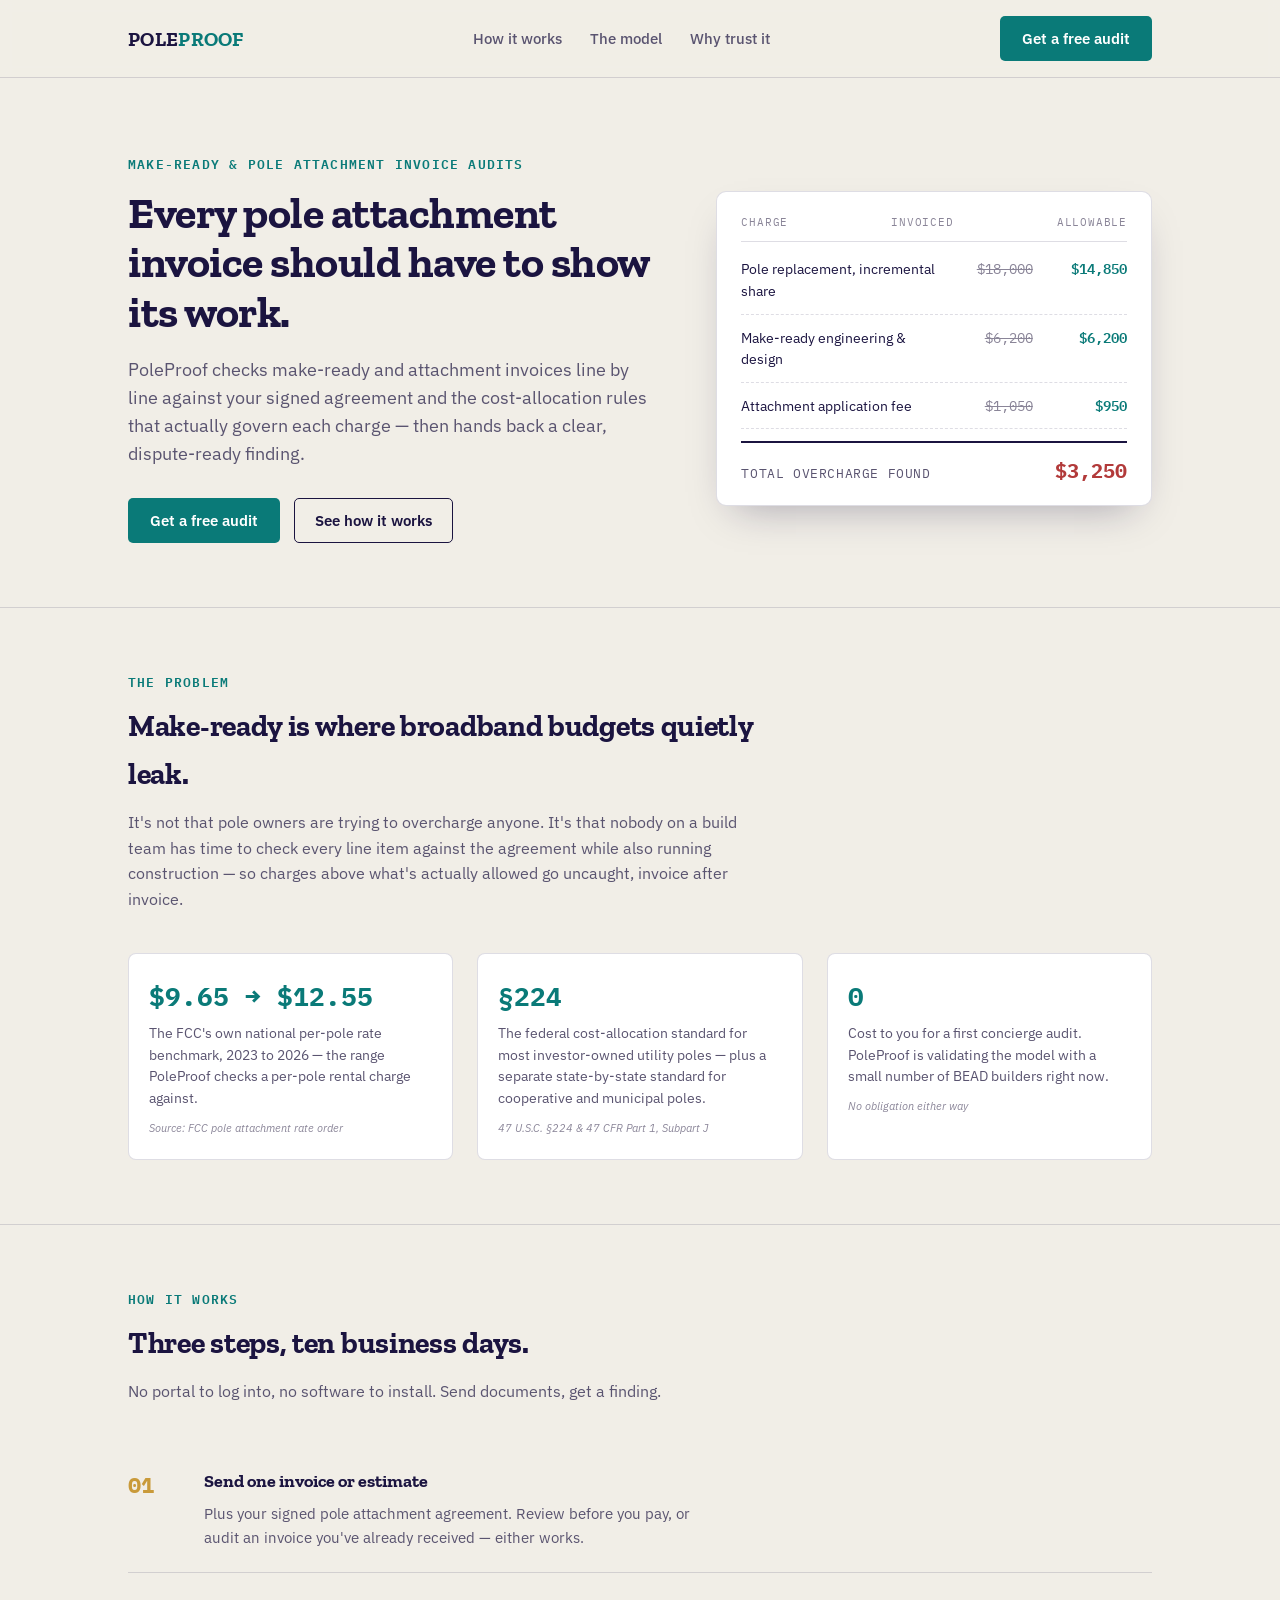
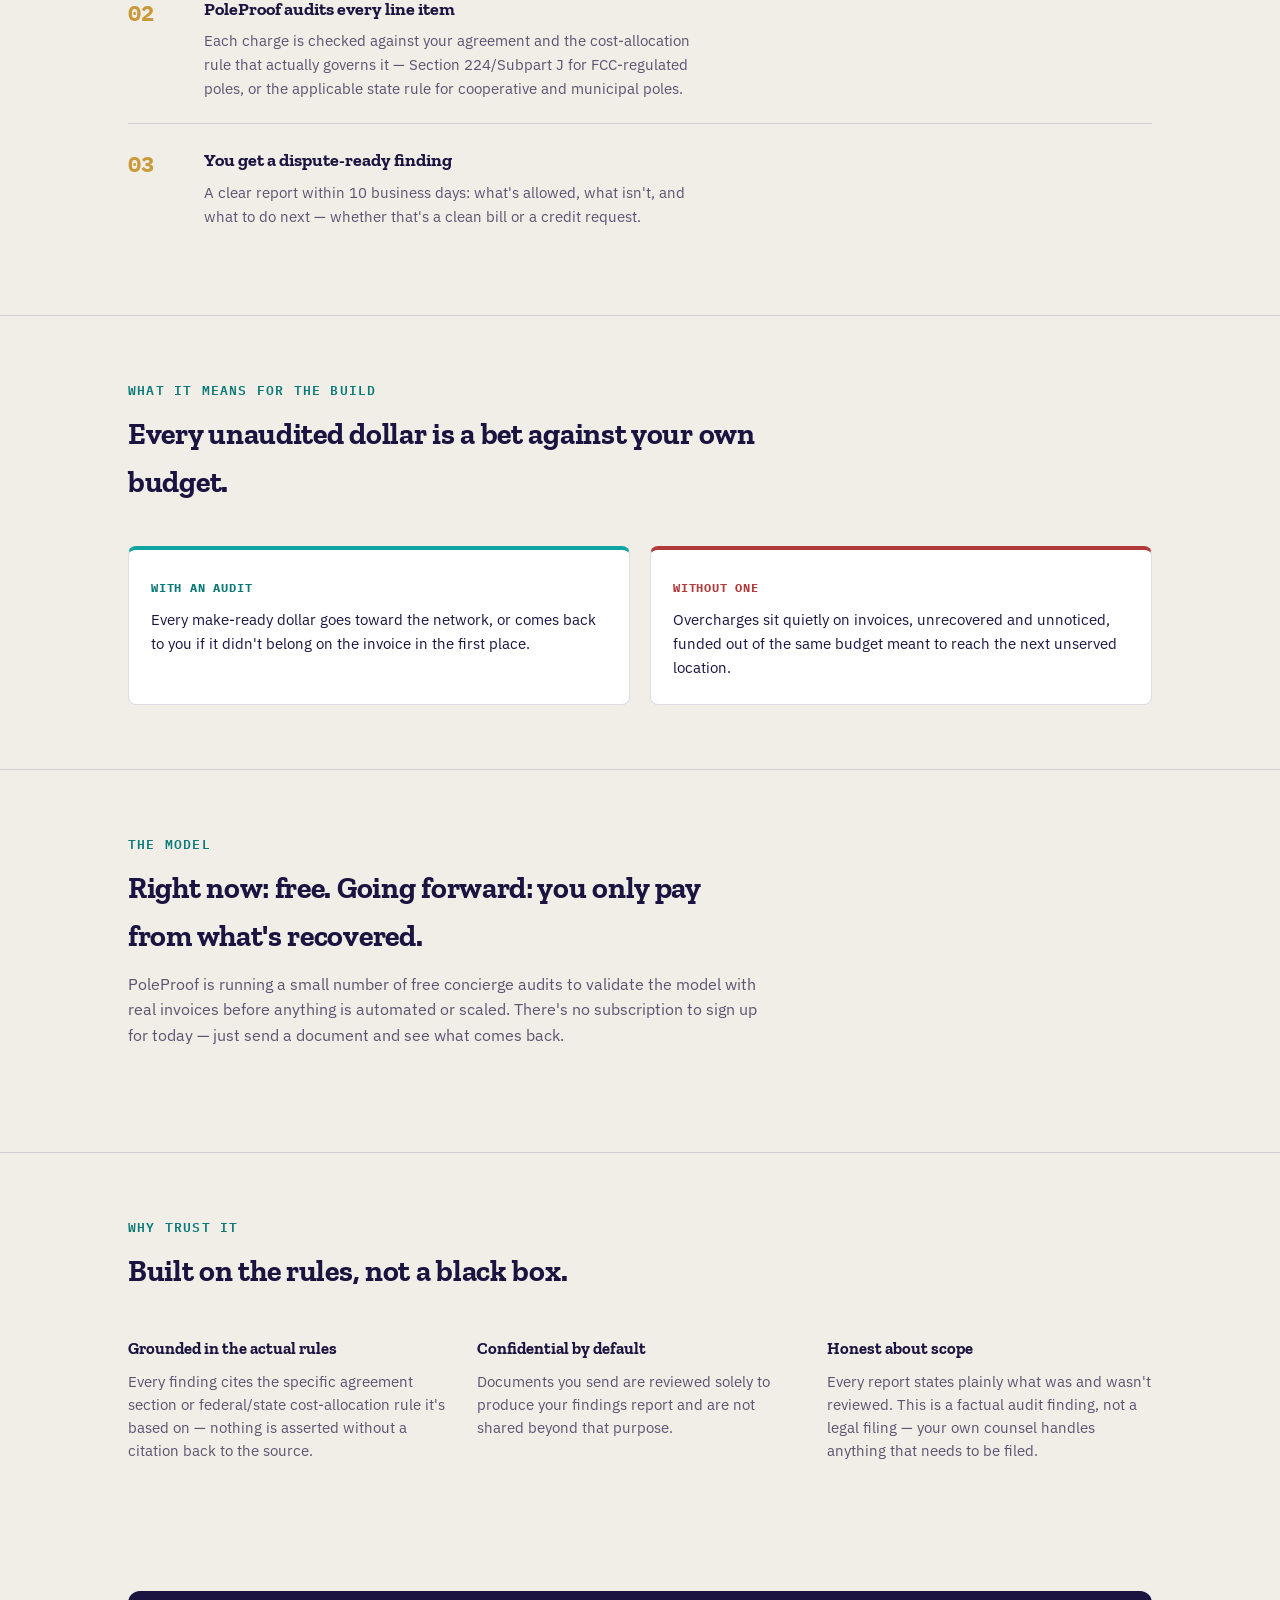
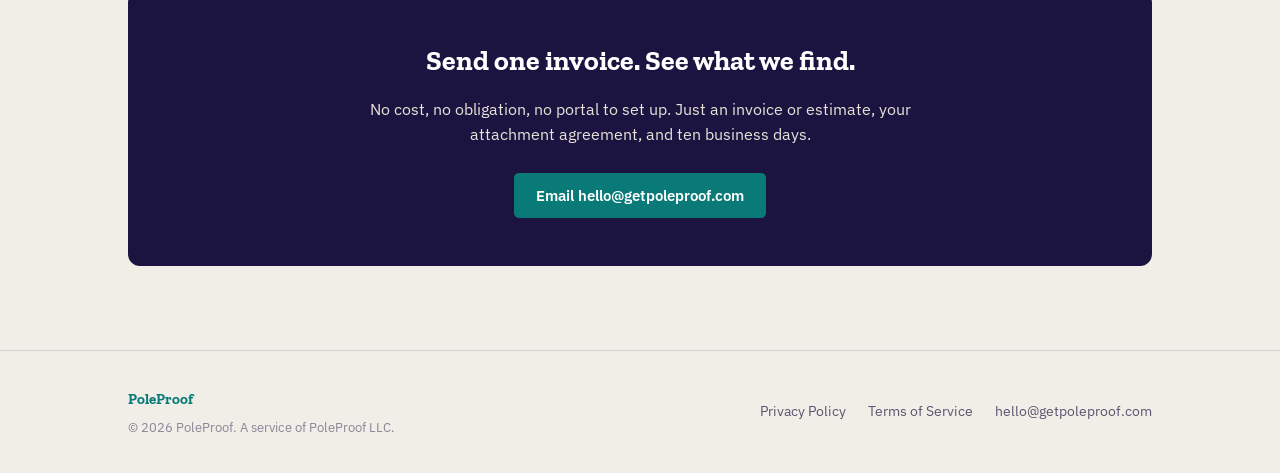
==== index.html @ 036bcb46 "Add PoleProof site files" ====
<!DOCTYPE html>
<html lang="en">
<head>
<meta charset="UTF-8">
<meta name="viewport" content="width=device-width, initial-scale=1.0">
<title>PoleProof — Make-Ready & Pole Attachment Invoice Audits</title>
<meta name="description" content="PoleProof audits make-ready and pole attachment invoices against your agreement and FCC cost-allocation rules, and recovers what shouldn't have been billed.">
<link rel="preconnect" href="https://fonts.googleapis.com">
<link rel="preconnect" href="https://fonts.gstatic.com" crossorigin>
<link href="https://fonts.googleapis.com/css2?family=Zilla+Slab:wght@600;700&family=IBM+Plex+Sans:wght@400;500;600&family=IBM+Plex+Mono:wght@400;500;600;700&display=swap" rel="stylesheet">
<link rel="stylesheet" href="style.css">
</head>
<body>

<nav class="nav">
  <div class="wrap">
    <a class="logo" href="#top">POLE<span>PROOF</span></a>
    <div class="nav-links">
      <a href="#how-it-works">How it works</a>
      <a href="#model">The model</a>
      <a href="#trust">Why trust it</a>
    </div>
    <a class="btn" href="mailto:hello@getpoleproof.com?subject=Free%20concierge%20audit">Get a free audit</a>
  </div>
</nav>

<header class="hero" id="top">
  <div class="wrap hero-grid">
    <div>
      <span class="eyebrow">Make-ready &amp; pole attachment invoice audits</span>
      <h1>Every pole attachment invoice should have to show its work.</h1>
      <p class="lede">PoleProof checks make-ready and attachment invoices line by line against your signed agreement and the cost-allocation rules that actually govern each charge &mdash; then hands back a clear, dispute-ready finding.</p>
      <div class="hero-ctas">
        <a class="btn" href="mailto:hello@getpoleproof.com?subject=Free%20concierge%20audit">Get a free audit</a>
        <a class="btn-ghost" href="#how-it-works">See how it works</a>
      </div>
    </div>
    <div class="ledger-card" role="img" aria-label="Example audit finding showing an invoiced pole replacement charge reduced to the allowable amount, with the overcharge highlighted">
      <div class="lc-head"><span>Charge</span><span>Invoiced</span><span>Allowable</span></div>
      <div class="lc-row"><span class="item">Pole replacement, incremental share</span><span class="invoiced">$18,000</span><span class="allowable">$14,850</span></div>
      <div class="lc-row"><span class="item">Make-ready engineering &amp; design</span><span class="invoiced">$6,200</span><span class="allowable">$6,200</span></div>
      <div class="lc-row"><span class="item">Attachment application fee</span><span class="invoiced">$1,050</span><span class="allowable">$950</span></div>
      <div class="lc-total"><span class="label">Total overcharge found</span><span class="amount">$3,250</span></div>
    </div>
  </div>
</header>

<hr class="divider">

<section id="problem">
  <div class="wrap">
    <div class="section-head">
      <span class="eyebrow">The problem</span>
      <h2>Make-ready is where broadband budgets quietly leak.</h2>
      <p>It's not that pole owners are trying to overcharge anyone. It's that nobody on a build team has time to check every line item against the agreement while also running construction &mdash; so charges above what's actually allowed go uncaught, invoice after invoice.</p>
    </div>
    <div class="stat-row">
      <div class="stat-card">
        <div class="stat-num">$9.65 &rarr; $12.55</div>
        <div class="stat-label">The FCC's own national per-pole rate benchmark, 2023 to 2026 &mdash; the range PoleProof checks a per-pole rental charge against.</div>
        <div class="stat-src">Source: FCC pole attachment rate order</div>
      </div>
      <div class="stat-card">
        <div class="stat-num">§224</div>
        <div class="stat-label">The federal cost-allocation standard for most investor-owned utility poles &mdash; plus a separate state-by-state standard for cooperative and municipal poles.</div>
        <div class="stat-src">47 U.S.C. §224 &amp; 47 CFR Part 1, Subpart J</div>
      </div>
      <div class="stat-card">
        <div class="stat-num">0</div>
        <div class="stat-label">Cost to you for a first concierge audit. PoleProof is validating the model with a small number of BEAD builders right now.</div>
        <div class="stat-src">No obligation either way</div>
      </div>
    </div>
  </div>
</section>

<hr class="divider">

<section id="how-it-works">
  <div class="wrap">
    <div class="section-head">
      <span class="eyebrow">How it works</span>
      <h2>Three steps, ten business days.</h2>
      <p>No portal to log into, no software to install. Send documents, get a finding.</p>
    </div>
    <div class="steps">
      <div class="step-row">
        <div class="step-num">01</div>
        <div><h3>Send one invoice or estimate</h3><p>Plus your signed pole attachment agreement. Review before you pay, or audit an invoice you've already received &mdash; either works.</p></div>
      </div>
      <div class="step-row">
        <div class="step-num">02</div>
        <div><h3>PoleProof audits every line item</h3><p>Each charge is checked against your agreement and the cost-allocation rule that actually governs it &mdash; Section 224/Subpart J for FCC-regulated poles, or the applicable state rule for cooperative and municipal poles.</p></div>
      </div>
      <div class="step-row">
        <div class="step-num">03</div>
        <div><h3>You get a dispute-ready finding</h3><p>A clear report within 10 business days: what's allowed, what isn't, and what to do next &mdash; whether that's a clean bill or a credit request.</p></div>
      </div>
    </div>
  </div>
</section>

<hr class="divider">

<section id="stakes">
  <div class="wrap">
    <div class="section-head">
      <span class="eyebrow">What it means for the build</span>
      <h2>Every unaudited dollar is a bet against your own budget.</h2>
    </div>
    <div class="stakes">
      <div class="stake-card">
        <span class="stake-eyebrow">With an audit</span>
        <p>Every make-ready dollar goes toward the network, or comes back to you if it didn't belong on the invoice in the first place.</p>
      </div>
      <div class="stake-card neg">
        <span class="stake-eyebrow">Without one</span>
        <p>Overcharges sit quietly on invoices, unrecovered and unnoticed, funded out of the same budget meant to reach the next unserved location.</p>
      </div>
    </div>
  </div>
</section>

<hr class="divider">

<section id="model">
  <div class="wrap">
    <div class="section-head">
      <span class="eyebrow">The model</span>
      <h2>Right now: free. Going forward: you only pay from what's recovered.</h2>
      <p>PoleProof is running a small number of free concierge audits to validate the model with real invoices before anything is automated or scaled. There's no subscription to sign up for today &mdash; just send a document and see what comes back.</p>
    </div>
  </div>
</section>

<hr class="divider">

<section id="trust">
  <div class="wrap">
    <div class="section-head">
      <span class="eyebrow">Why trust it</span>
      <h2>Built on the rules, not a black box.</h2>
    </div>
    <div class="trust-grid">
      <div class="trust-card">
        <h3>Grounded in the actual rules</h3>
        <p>Every finding cites the specific agreement section or federal/state cost-allocation rule it's based on &mdash; nothing is asserted without a citation back to the source.</p>
      </div>
      <div class="trust-card">
        <h3>Confidential by default</h3>
        <p>Documents you send are reviewed solely to produce your findings report and are not shared beyond that purpose.</p>
      </div>
      <div class="trust-card">
        <h3>Honest about scope</h3>
        <p>Every report states plainly what was and wasn't reviewed. This is a factual audit finding, not a legal filing &mdash; your own counsel handles anything that needs to be filed.</p>
      </div>
    </div>
  </div>
</section>

<section id="contact">
  <div class="wrap">
    <div class="cta-band">
      <h2>Send one invoice. See what we find.</h2>
      <p>No cost, no obligation, no portal to set up. Just an invoice or estimate, your attachment agreement, and ten business days.</p>
      <a class="btn" href="mailto:hello@getpoleproof.com?subject=Free%20concierge%20audit" style="background:var(--teal-dark);">Email hello@getpoleproof.com</a>
    </div>
  </div>
</section>

<footer>
  <div class="wrap">
    <div>
      <div class="f-logo">PoleProof</div>
      <div class="f-note">&copy; 2026 PoleProof. A service of PoleProof LLC.</div>
    </div>
    <div class="f-links">
      <a href="privacy.html">Privacy Policy</a>
      <a href="terms.html">Terms of Service</a>
      <a href="mailto:hello@getpoleproof.com">hello@getpoleproof.com</a>
    </div>
  </div>
</footer>

</body>
</html>
---- style.css ----
:root{
  --indigo:#1b1440; --paper:#f1eee7; --paper-2:#e8e3d8;
  --teal:#0ea5a3; --teal-dark:#0a7a78; --gold:#c99a3a;
  --grey:#5a5470; --grey-2:#8a8598; --red:#b23a3a;
  --line:rgba(27,20,64,0.14);
  --max:1080px;
}
*{box-sizing:border-box;}
html{scroll-behavior:smooth;}
body{
  margin:0; background:var(--paper); color:var(--indigo);
  font-family:'IBM Plex Sans',sans-serif; line-height:1.6;
  -webkit-font-smoothing:antialiased;
}
h1,h2,h3{font-family:'Zilla Slab',serif; font-weight:700; color:var(--indigo); margin:0;}
a{color:var(--teal-dark);}
.mono{font-family:'IBM Plex Mono',monospace;}
.wrap{max-width:var(--max); margin:0 auto; padding:0 28px;}
:focus-visible{outline:2px solid var(--teal-dark); outline-offset:3px;}

/* ---------- Nav ---------- */
.nav{
  position:sticky; top:0; z-index:50; background:rgba(241,238,231,0.92);
  backdrop-filter:blur(6px); border-bottom:1px solid var(--line);
}
.nav .wrap{display:flex; align-items:center; justify-content:space-between; padding:16px 28px;}
.nav .logo{font-family:'Zilla Slab',serif; font-weight:700; font-size:20px; color:var(--indigo); letter-spacing:0.3px; text-decoration:none;}
.nav .logo span{color:var(--teal-dark);}
.nav-links{display:flex; align-items:center; gap:28px;}
.nav-links a{color:var(--grey); text-decoration:none; font-size:14.5px; font-weight:500;}
.nav-links a:hover{color:var(--teal-dark);}
.btn{
  display:inline-block; background:var(--teal-dark); color:#fff !important; text-decoration:none;
  font-weight:600; font-size:14.5px; padding:11px 22px; border-radius:5px; border:none; cursor:pointer;
  transition:background .15s ease, transform .15s ease;
}
.btn:hover{background:var(--indigo); transform:translateY(-1px);}
.btn-ghost{
  display:inline-block; background:transparent; color:var(--indigo) !important; text-decoration:none;
  font-weight:600; font-size:14.5px; padding:10px 20px; border-radius:5px; border:1.5px solid var(--indigo);
}
.btn-ghost:hover{border-color:var(--teal-dark); color:var(--teal-dark) !important;}

/* ---------- Hero ---------- */
.hero{padding:76px 0 64px;}
.hero-grid{display:grid; grid-template-columns:1.1fr 0.9fr; gap:56px; align-items:center;}
.eyebrow{
  font-family:'IBM Plex Mono',monospace; font-size:12.5px; letter-spacing:1.2px; text-transform:uppercase;
  color:var(--teal-dark); font-weight:600; margin-bottom:14px; display:block;
}
.hero h1{font-size:44px; line-height:1.12; letter-spacing:-0.5px;}
.hero p.lede{font-size:17.5px; color:var(--grey); margin:20px 0 30px; max-width:52ch;}
.hero-ctas{display:flex; gap:14px; flex-wrap:wrap;}

/* Ledger card (signature element) */
.ledger-card{
  background:#fff; border:1px solid var(--line); border-radius:10px; padding:22px 24px 18px;
  box-shadow:0 18px 40px -18px rgba(27,20,64,0.35);
}
.ledger-card .lc-head{
  display:flex; justify-content:space-between; font-family:'IBM Plex Mono',monospace;
  font-size:11px; text-transform:uppercase; letter-spacing:0.8px; color:var(--grey-2);
  border-bottom:1px solid var(--line); padding-bottom:10px; margin-bottom:4px;
}
.lc-row{display:grid; grid-template-columns:1.6fr 0.7fr 0.7fr; gap:8px; align-items:baseline; padding:11px 0; border-bottom:1px dashed var(--line); font-size:13.5px;}
.lc-row:last-of-type{border-bottom:none;}
.lc-row .item{color:var(--indigo);}
.lc-row .invoiced{font-family:'IBM Plex Mono',monospace; color:var(--grey-2); text-decoration:line-through; text-align:right;}
.lc-row .allowable{font-family:'IBM Plex Mono',monospace; color:var(--teal-dark); font-weight:600; text-align:right;}
.lc-total{display:flex; justify-content:space-between; align-items:baseline; margin-top:12px; padding-top:12px; border-top:2px solid var(--indigo);}
.lc-total .label{font-size:12.5px; color:var(--grey); text-transform:uppercase; letter-spacing:0.6px; font-family:'IBM Plex Mono',monospace;}
.lc-total .amount{font-family:'IBM Plex Mono',monospace; font-weight:700; font-size:20px; color:var(--red);}

/* ---------- Sections ---------- */
section{padding:64px 0;}
.section-head{max-width:640px; margin:0 0 40px;}
.section-head .eyebrow{margin-bottom:10px;}
.section-head h2{font-size:30px; letter-spacing:-0.3px;}
.section-head p{color:var(--grey); font-size:16px; margin-top:12px;}

.divider{height:1px; background:var(--line); border:none; margin:0;}
.divider-gold{height:3px; background:var(--gold); border:none; margin:0; width:64px; border-radius:2px;}

/* Problem stat row */
.stat-row{display:grid; grid-template-columns:repeat(3,1fr); gap:24px; margin-top:8px;}
.stat-card{background:#fff; border:1px solid var(--line); border-radius:8px; padding:22px 20px;}
.stat-card .stat-num{font-family:'IBM Plex Mono',monospace; font-size:26px; font-weight:700; color:var(--teal-dark);}
.stat-card .stat-label{font-size:13.5px; color:var(--grey); margin-top:6px;}
.stat-card .stat-src{font-size:11px; color:var(--grey-2); margin-top:10px; font-style:italic;}

/* Ledger steps (how it works) */
.steps{margin-top:8px;}
.step-row{display:grid; grid-template-columns:56px 1fr; gap:20px; padding:22px 0; border-bottom:1px solid var(--line);}
.step-row:last-child{border-bottom:none;}
.step-num{font-family:'IBM Plex Mono',monospace; font-size:22px; font-weight:700; color:var(--gold);}
.step-row h3{font-size:18px; margin-bottom:6px;}
.step-row p{color:var(--grey); font-size:15px; margin:0; max-width:56ch;}

/* Stakes */
.stakes{display:grid; grid-template-columns:1fr 1fr; gap:20px; margin-top:8px;}
.stake-card{border-radius:8px; padding:24px 22px; background:#fff; border:1px solid var(--line); border-top:4px solid var(--teal);}
.stake-card.neg{border-top-color:var(--red);}
.stake-eyebrow{font-family:'IBM Plex Mono',monospace; font-size:11.5px; text-transform:uppercase; letter-spacing:0.8px; font-weight:700; color:var(--teal-dark);}
.stake-card.neg .stake-eyebrow{color:var(--red);}
.stake-card p{margin:8px 0 0; color:var(--indigo); font-size:15px;}

/* Model / trust */
.trust-grid{display:grid; grid-template-columns:repeat(3,1fr); gap:24px; margin-top:8px;}
.trust-card h3{font-size:16.5px; margin-bottom:8px;}
.trust-card p{color:var(--grey); font-size:14.5px; margin:0;}

/* CTA band */
.cta-band{background:var(--indigo); border-radius:12px; padding:48px 40px; text-align:center;}
.cta-band h2{color:#fff; font-size:28px;}
.cta-band p{color:var(--paper-2); max-width:56ch; margin:14px auto 26px; font-size:15.5px;}

/* Footer */
footer{border-top:1px solid var(--line); padding:36px 0; margin-top:20px;}
footer .wrap{display:flex; justify-content:space-between; align-items:center; flex-wrap:wrap; gap:14px;}
footer .f-logo{font-family:'Zilla Slab',serif; font-weight:700; color:var(--teal-dark); font-size:15px;}
footer .f-links{display:flex; gap:22px;}
footer .f-links a{color:var(--grey); text-decoration:none; font-size:13.5px;}
footer .f-links a:hover{color:var(--teal-dark);}
footer .f-note{color:var(--grey-2); font-size:12.5px; margin-top:6px;}

/* Legal pages */
.legal{padding:56px 0 80px;}
.legal h1{font-size:32px; margin-bottom:6px;}
.legal .updated{color:var(--grey-2); font-size:13px; margin-bottom:34px;}
.legal h2{font-size:19px; margin:34px 0 10px;}
.legal p, .legal li{color:var(--grey); font-size:15px;}
.legal .callout{background:#fff; border:1px solid var(--line); border-left:4px solid var(--gold); border-radius:6px; padding:16px 18px; font-size:14px; color:var(--indigo); margin-bottom:28px;}

@media (max-width:860px){
  .hero-grid{grid-template-columns:1fr;}
  .stat-row, .stakes, .trust-grid{grid-template-columns:1fr;}
  .hero h1{font-size:34px;}
  .nav-links{display:none;}
}
@media (prefers-reduced-motion:reduce){
  html{scroll-behavior:auto;}
  .btn, .btn:hover{transition:none; transform:none;}
}
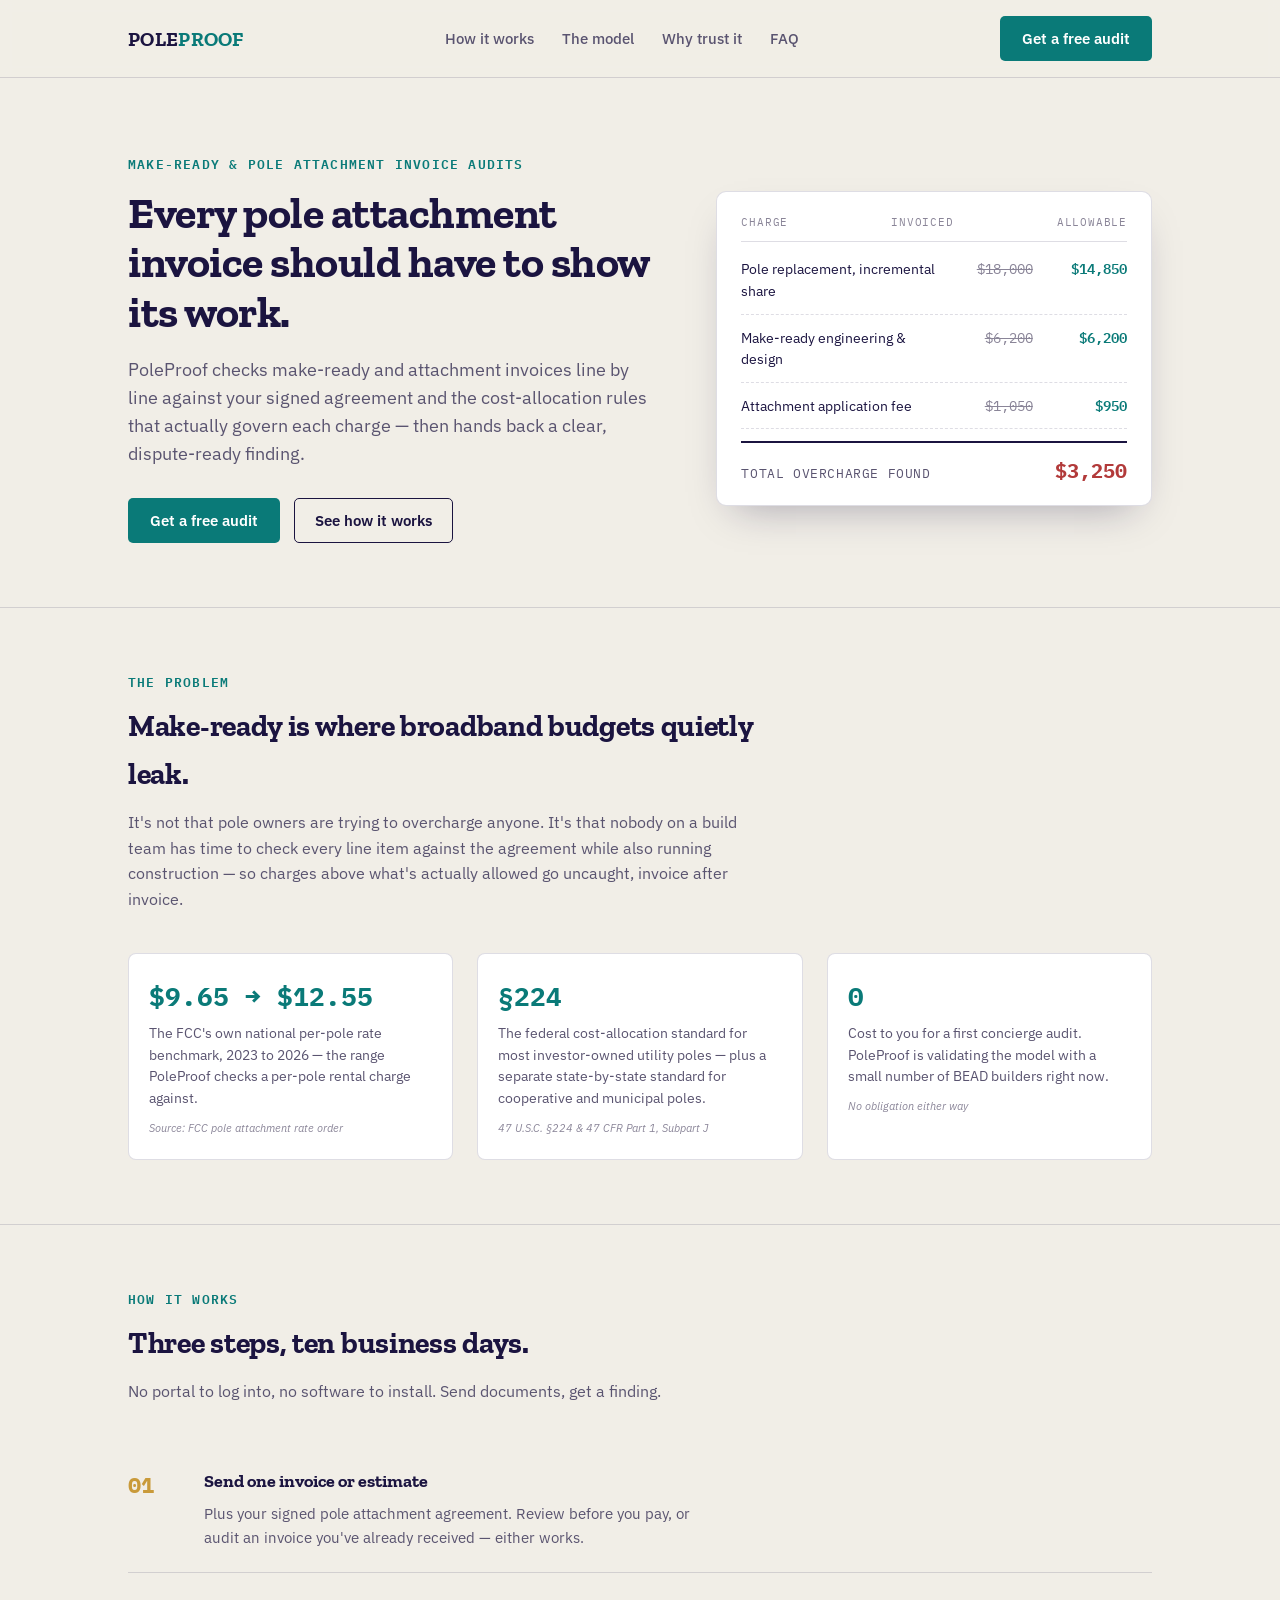
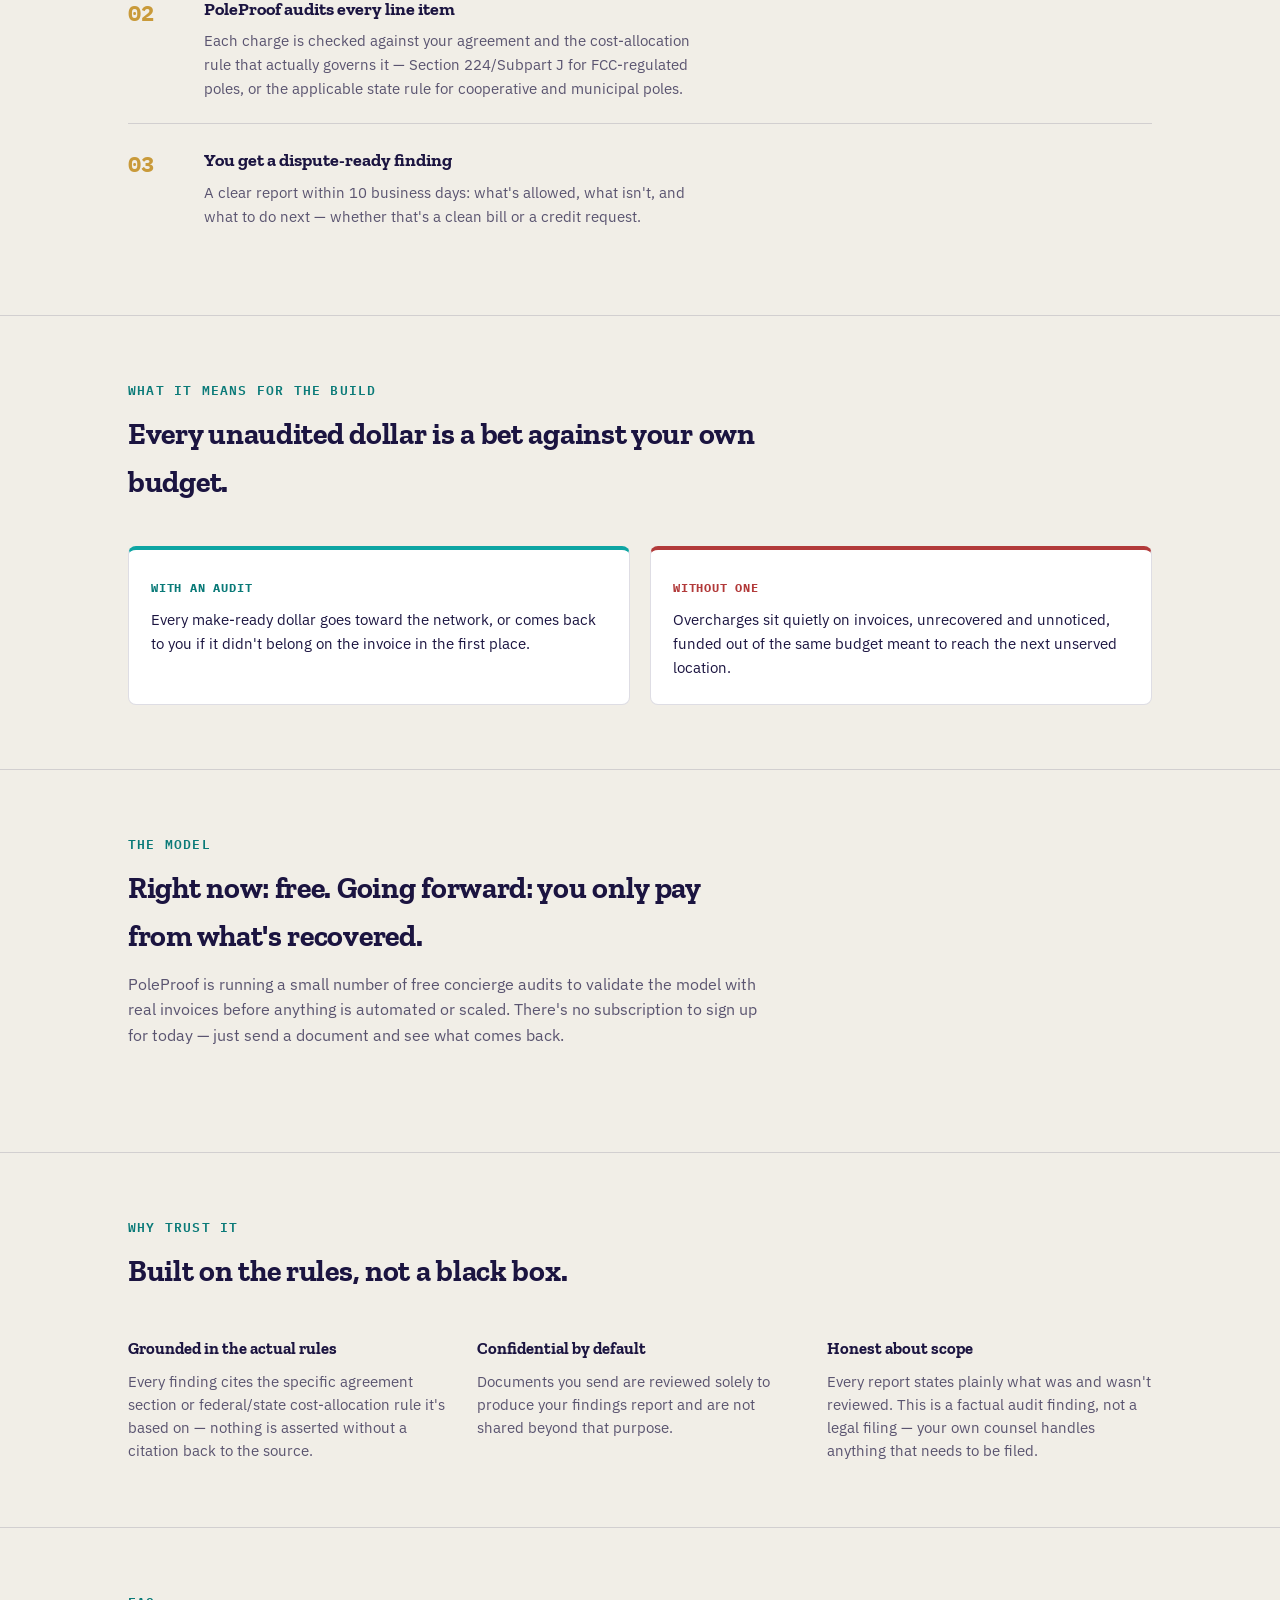
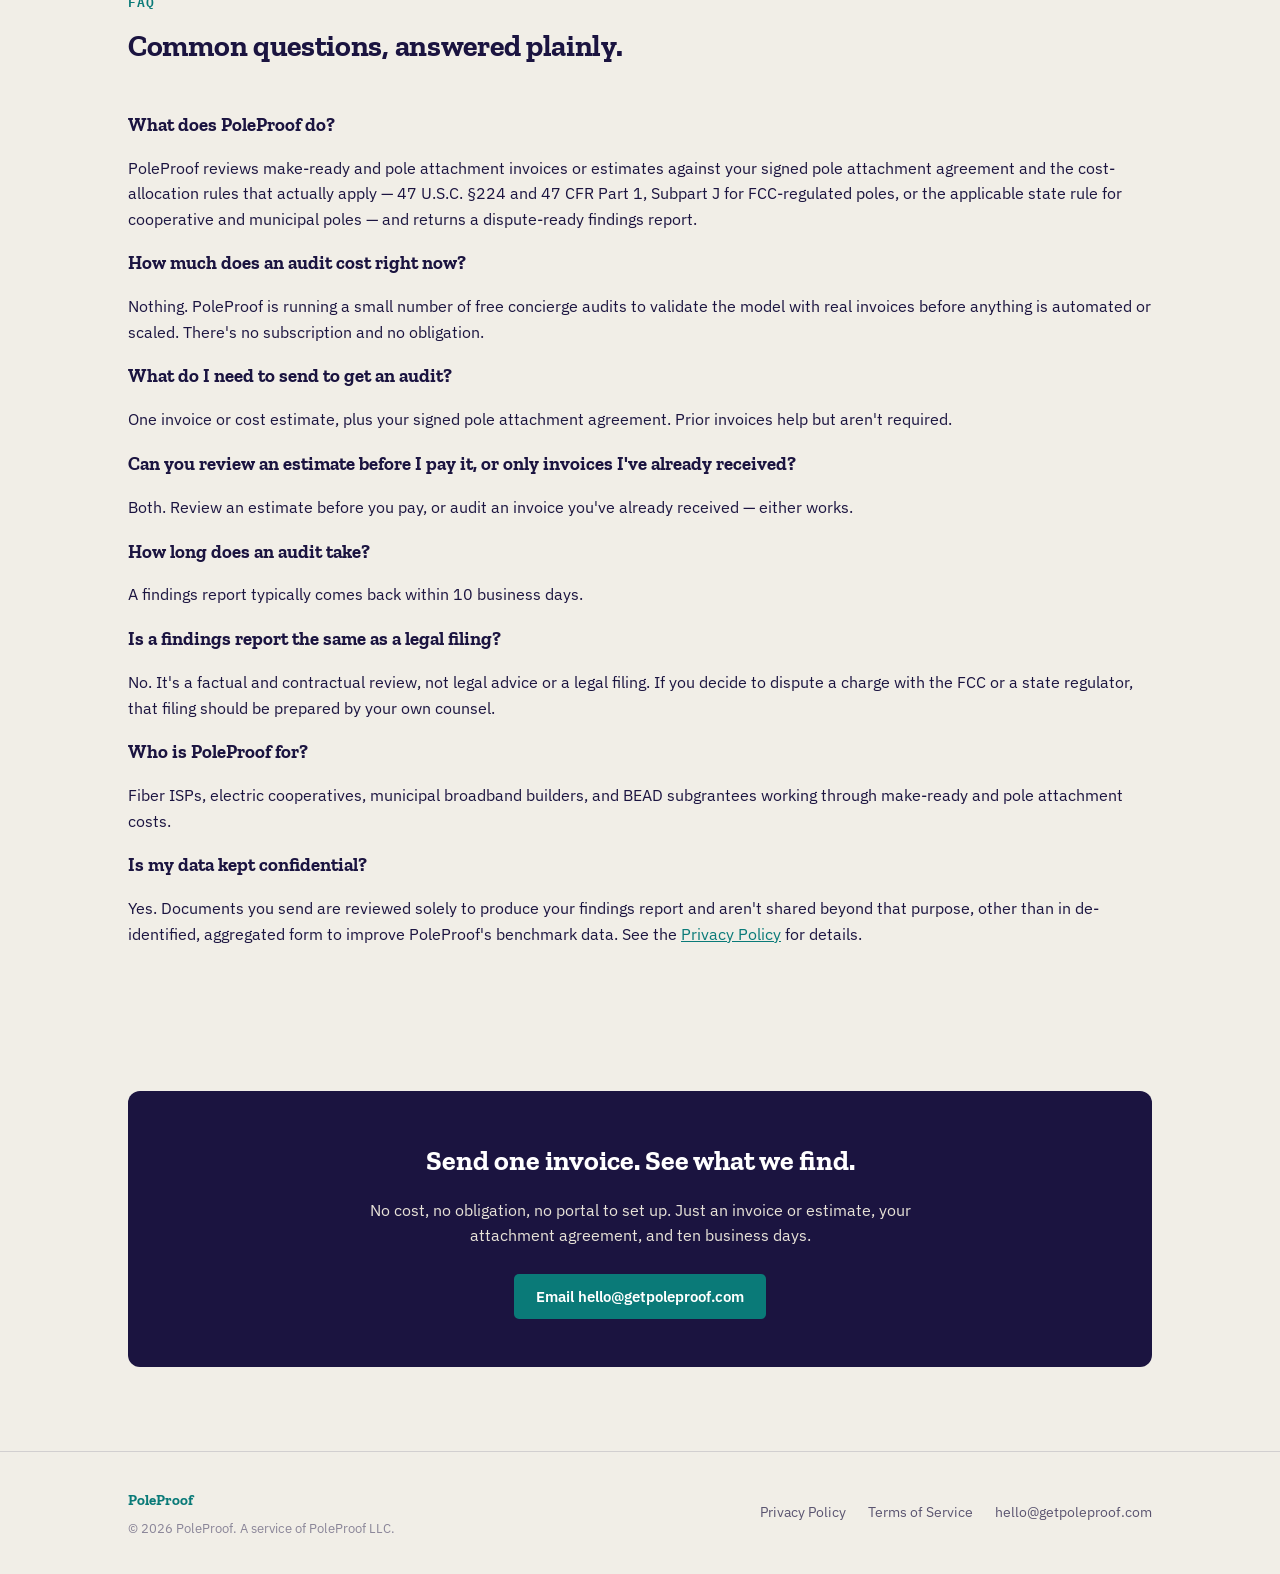
==== commit 035d04ca: "Add FAQ section with FAQPage structured data, and nav link" ====
--- a/index.html
+++ b/index.html
@@ -5,10 +5,131 @@
 <meta name="viewport" content="width=device-width, initial-scale=1.0">
 <title>PoleProof — Make-Ready & Pole Attachment Invoice Audits</title>
 <meta name="description" content="PoleProof audits make-ready and pole attachment invoices against your agreement and FCC cost-allocation rules, and recovers what shouldn't have been billed.">
+<link rel="icon" type="image/png" sizes="32x32" href="/favicon-32x32.png">
+<link rel="icon" href="/favicon.ico" sizes="any">
+<link rel="apple-touch-icon" href="/apple-touch-icon.png">
+<link rel="canonical" href="https://getpoleproof.com/">
+<meta property="og:type" content="website">
+<meta property="og:url" content="https://getpoleproof.com/">
+<meta property="og:title" content="PoleProof — Make-Ready & Pole Attachment Invoice Audits">
+<meta property="og:description" content="PoleProof audits make-ready and pole attachment invoices against your agreement and FCC cost-allocation rules, and recovers what shouldn't have been billed.">
+<meta property="og:image" content="https://getpoleproof.com/og-image.png">
+<meta property="og:image:width" content="1200">
+<meta property="og:image:height" content="630">
+<meta name="twitter:card" content="summary_large_image">
+<meta name="twitter:title" content="PoleProof — Make-Ready & Pole Attachment Invoice Audits">
+<meta name="twitter:description" content="PoleProof audits make-ready and pole attachment invoices against your agreement and FCC cost-allocation rules.">
+<meta name="twitter:image" content="https://getpoleproof.com/og-image.png">
 <link rel="preconnect" href="https://fonts.googleapis.com">
 <link rel="preconnect" href="https://fonts.gstatic.com" crossorigin>
 <link href="https://fonts.googleapis.com/css2?family=Zilla+Slab:wght@600;700&family=IBM+Plex+Sans:wght@400;500;600&family=IBM+Plex+Mono:wght@400;500;600;700&display=swap" rel="stylesheet">
 <link rel="stylesheet" href="style.css">
+<script type="application/ld+json">
+{
+  "@context": "https://schema.org",
+  "@graph": [
+    {
+      "@type": "Organization",
+      "@id": "https://getpoleproof.com/#organization",
+      "name": "PoleProof",
+      "legalName": "PoleProof LLC",
+      "url": "https://getpoleproof.com/",
+      "logo": "https://getpoleproof.com/apple-touch-icon.png",
+      "email": "hello@getpoleproof.com",
+      "description": "PoleProof audits make-ready and pole attachment invoices against signed pole attachment agreements and FCC cost-allocation rules, recovering overcharges for fiber ISPs, electric cooperatives, and municipal broadband builders.",
+      "areaServed": "US"
+    },
+    {
+      "@type": "WebSite",
+      "@id": "https://getpoleproof.com/#website",
+      "url": "https://getpoleproof.com/",
+      "name": "PoleProof",
+      "publisher": { "@id": "https://getpoleproof.com/#organization" }
+    },
+    {
+      "@type": "Service",
+      "serviceType": "Pole attachment and make-ready invoice audit",
+      "provider": { "@id": "https://getpoleproof.com/#organization" },
+      "areaServed": "US",
+      "description": "Line-by-line audit of make-ready and pole attachment invoices against the client's signed agreement and applicable cost-allocation rules (47 U.S.C. §224 and 47 CFR Part 1, Subpart J for FCC-regulated poles, or state rules for cooperative and municipal poles), producing a dispute-ready findings report.",
+      "audience": {
+        "@type": "Audience",
+        "audienceType": "Fiber ISPs, electric cooperatives, municipal broadband builders, BEAD subgrantees"
+      }
+    },
+    {
+      "@type": "FAQPage",
+      "@id": "https://getpoleproof.com/#faq",
+      "mainEntity": [
+        {
+          "@type": "Question",
+          "name": "What does PoleProof do?",
+          "acceptedAnswer": {
+            "@type": "Answer",
+            "text": "PoleProof reviews make-ready and pole attachment invoices or estimates against your signed pole attachment agreement and the cost-allocation rules that actually apply — 47 U.S.C. §224 and 47 CFR Part 1, Subpart J for FCC-regulated poles, or the applicable state rule for cooperative and municipal poles — and returns a dispute-ready findings report."
+          }
+        },
+        {
+          "@type": "Question",
+          "name": "How much does an audit cost right now?",
+          "acceptedAnswer": {
+            "@type": "Answer",
+            "text": "Nothing. PoleProof is running a small number of free concierge audits to validate the model with real invoices before anything is automated or scaled. There's no subscription and no obligation."
+          }
+        },
+        {
+          "@type": "Question",
+          "name": "What do I need to send to get an audit?",
+          "acceptedAnswer": {
+            "@type": "Answer",
+            "text": "One invoice or cost estimate, plus your signed pole attachment agreement. Prior invoices help but aren't required."
+          }
+        },
+        {
+          "@type": "Question",
+          "name": "Can you review an estimate before I pay it, or only invoices I've already received?",
+          "acceptedAnswer": {
+            "@type": "Answer",
+            "text": "Both. Review an estimate before you pay, or audit an invoice you've already received — either works."
+          }
+        },
+        {
+          "@type": "Question",
+          "name": "How long does an audit take?",
+          "acceptedAnswer": {
+            "@type": "Answer",
+            "text": "A findings report typically comes back within 10 business days."
+          }
+        },
+        {
+          "@type": "Question",
+          "name": "Is a findings report the same as a legal filing?",
+          "acceptedAnswer": {
+            "@type": "Answer",
+            "text": "No. It's a factual and contractual review, not legal advice or a legal filing. If you decide to dispute a charge with the FCC or a state regulator, that filing should be prepared by your own counsel."
+          }
+        },
+        {
+          "@type": "Question",
+          "name": "Who is PoleProof for?",
+          "acceptedAnswer": {
+            "@type": "Answer",
+            "text": "Fiber ISPs, electric cooperatives, municipal broadband builders, and BEAD subgrantees working through make-ready and pole attachment costs."
+          }
+        },
+        {
+          "@type": "Question",
+          "name": "Is my data kept confidential?",
+          "acceptedAnswer": {
+            "@type": "Answer",
+            "text": "Yes. Documents you send are reviewed solely to produce your findings report and aren't shared beyond that purpose, other than in de-identified, aggregated form to improve PoleProof's benchmark data."
+          }
+        }
+      ]
+    }
+  ]
+}
+</script>
 </head>
 <body>
 
@@ -19,6 +140,7 @@
       <a href="#how-it-works">How it works</a>
       <a href="#model">The model</a>
       <a href="#trust">Why trust it</a>
+      <a href="#faq">FAQ</a>
     </div>
     <a class="btn" href="mailto:hello@getpoleproof.com?subject=Free%20concierge%20audit">Get a free audit</a>
   </div>
@@ -158,6 +280,51 @@
   </div>
 </section>
 
+<hr class="divider">
+
+<section id="faq">
+  <div class="wrap">
+    <div class="section-head">
+      <span class="eyebrow">FAQ</span>
+      <h2>Common questions, answered plainly.</h2>
+    </div>
+    <div class="faq-list">
+      <div class="faq-item">
+        <h3>What does PoleProof do?</h3>
+        <p>PoleProof reviews make-ready and pole attachment invoices or estimates against your signed pole attachment agreement and the cost-allocation rules that actually apply &mdash; 47 U.S.C. &sect;224 and 47 CFR Part 1, Subpart J for FCC-regulated poles, or the applicable state rule for cooperative and municipal poles &mdash; and returns a dispute-ready findings report.</p>
+      </div>
+      <div class="faq-item">
+        <h3>How much does an audit cost right now?</h3>
+        <p>Nothing. PoleProof is running a small number of free concierge audits to validate the model with real invoices before anything is automated or scaled. There's no subscription and no obligation.</p>
+      </div>
+      <div class="faq-item">
+        <h3>What do I need to send to get an audit?</h3>
+        <p>One invoice or cost estimate, plus your signed pole attachment agreement. Prior invoices help but aren't required.</p>
+      </div>
+      <div class="faq-item">
+        <h3>Can you review an estimate before I pay it, or only invoices I've already received?</h3>
+        <p>Both. Review an estimate before you pay, or audit an invoice you've already received &mdash; either works.</p>
+      </div>
+      <div class="faq-item">
+        <h3>How long does an audit take?</h3>
+        <p>A findings report typically comes back within 10 business days.</p>
+      </div>
+      <div class="faq-item">
+        <h3>Is a findings report the same as a legal filing?</h3>
+        <p>No. It's a factual and contractual review, not legal advice or a legal filing. If you decide to dispute a charge with the FCC or a state regulator, that filing should be prepared by your own counsel.</p>
+      </div>
+      <div class="faq-item">
+        <h3>Who is PoleProof for?</h3>
+        <p>Fiber ISPs, electric cooperatives, municipal broadband builders, and BEAD subgrantees working through make-ready and pole attachment costs.</p>
+      </div>
+      <div class="faq-item">
+        <h3>Is my data kept confidential?</h3>
+        <p>Yes. Documents you send are reviewed solely to produce your findings report and aren't shared beyond that purpose, other than in de-identified, aggregated form to improve PoleProof's benchmark data. See the <a href="privacy.html">Privacy Policy</a> for details.</p>
+      </div>
+    </div>
+  </div>
+</section>
+
 <section id="contact">
   <div class="wrap">
     <div class="cta-band">
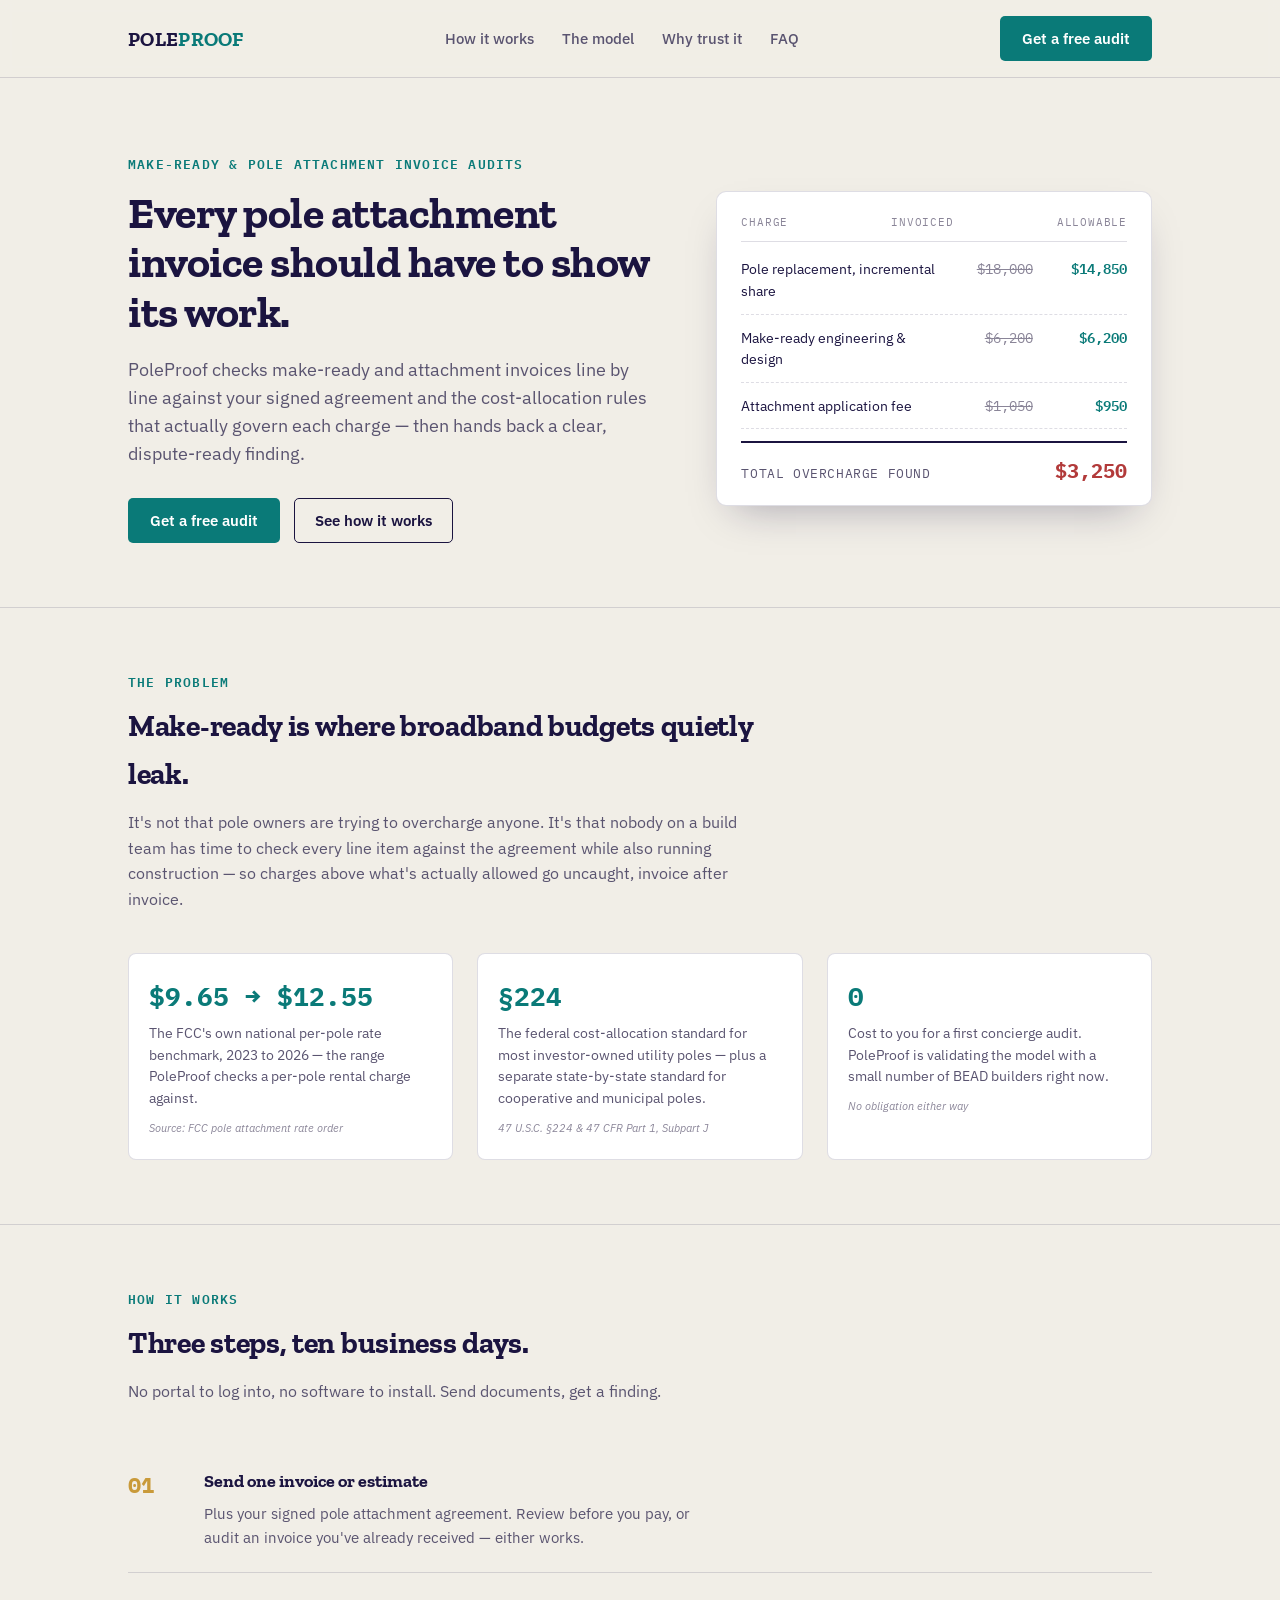
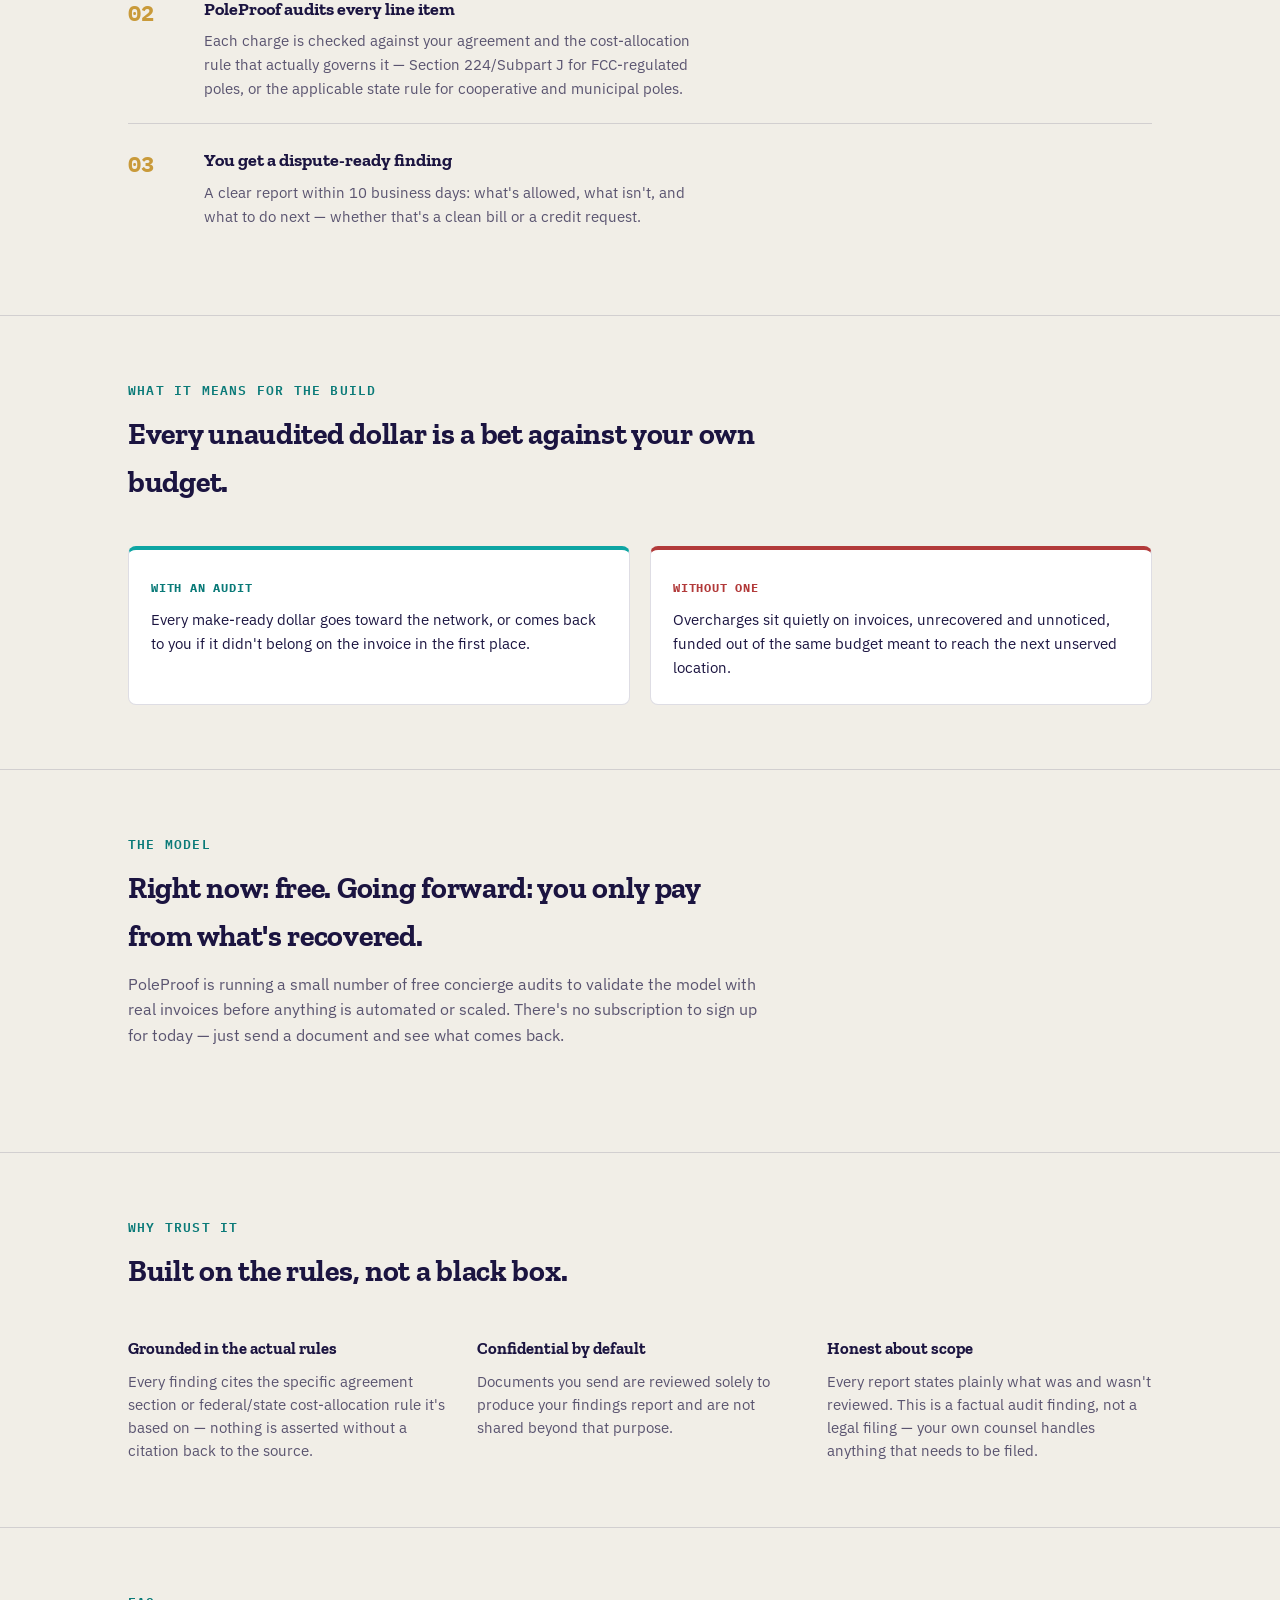
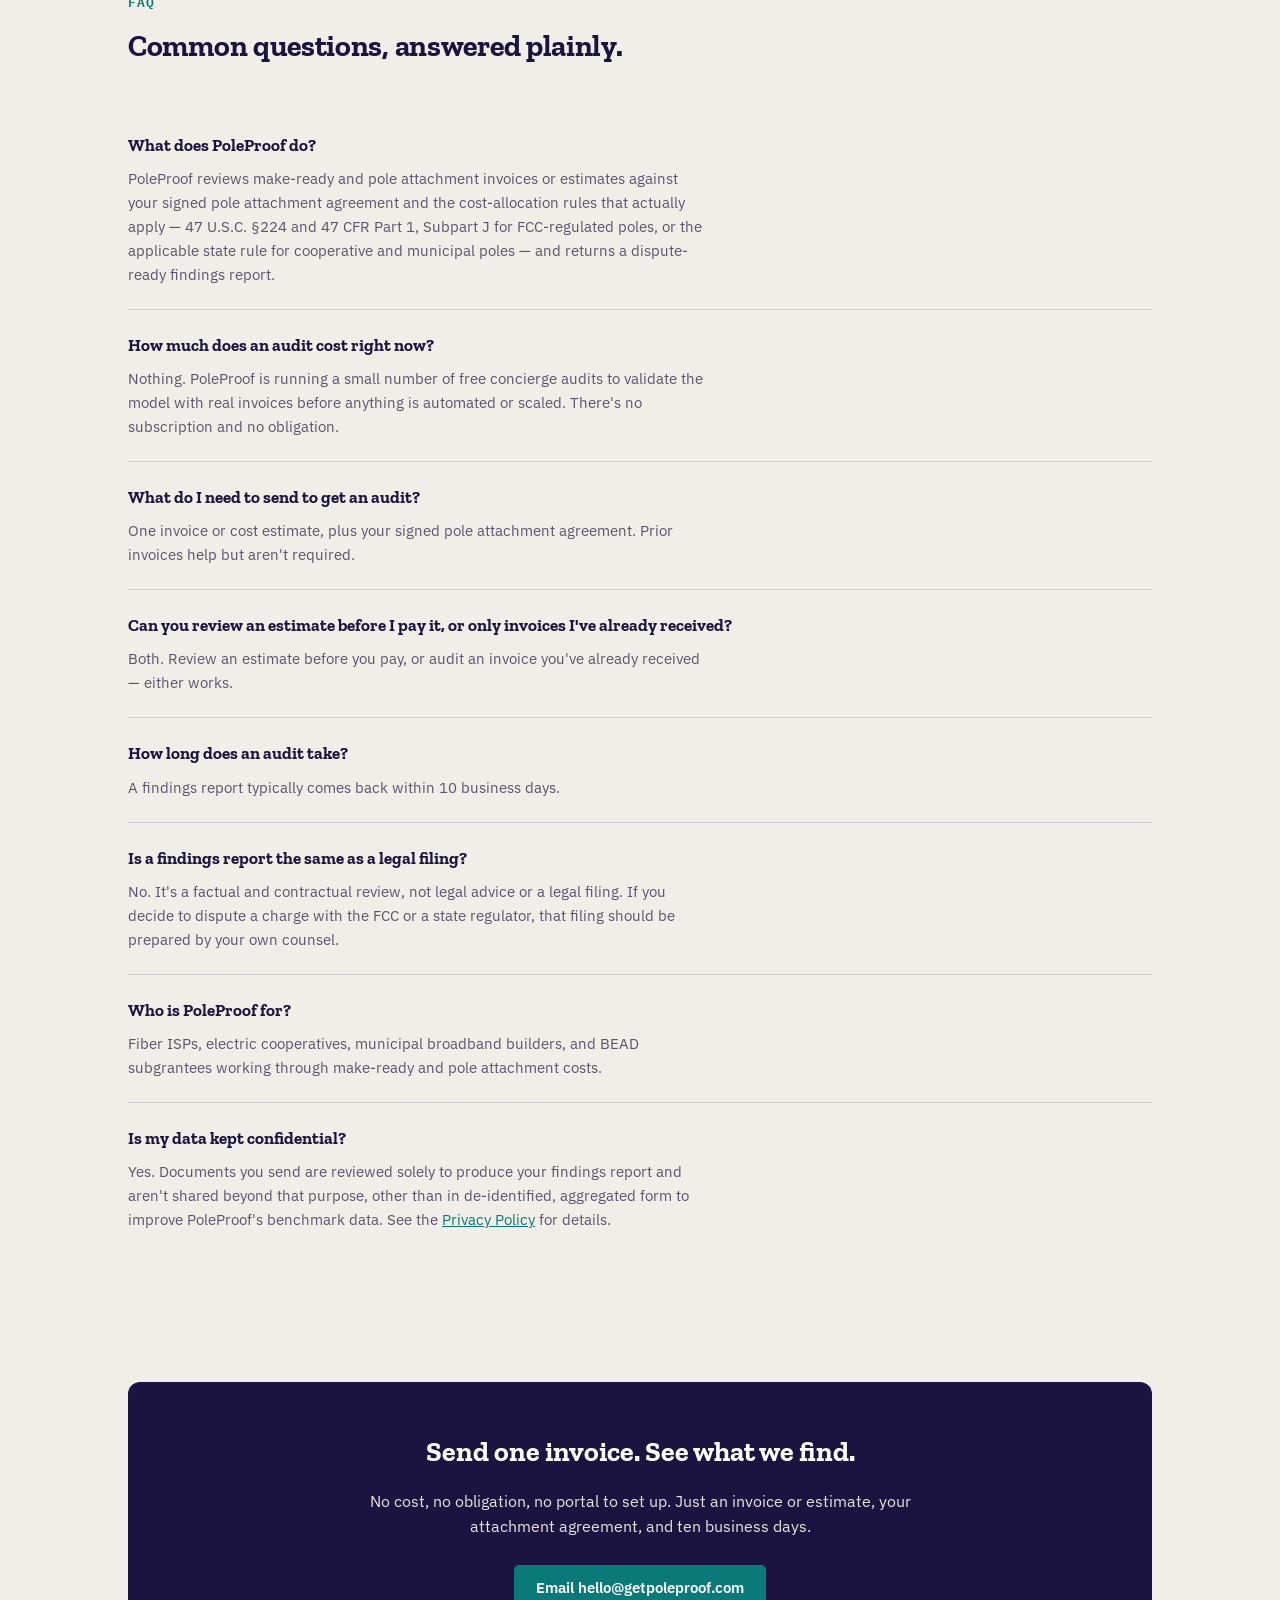
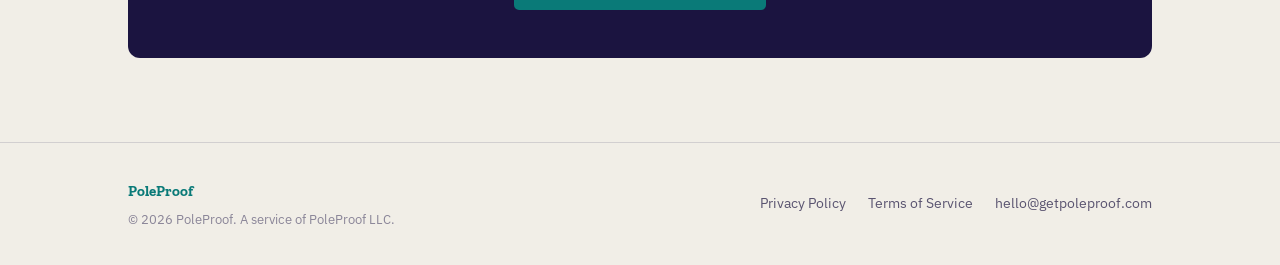
==== commit cfffd3f1: "Enrich homepage head: meta robots (max snippet/image-preview), meta author, and expanded JSON-LD (We" ====
--- a/index.html
+++ b/index.html
@@ -5,6 +5,8 @@
 <meta name="viewport" content="width=device-width, initial-scale=1.0">
 <title>PoleProof — Make-Ready & Pole Attachment Invoice Audits</title>
 <meta name="description" content="PoleProof audits make-ready and pole attachment invoices against your agreement and FCC cost-allocation rules, and recovers what shouldn't have been billed.">
+<meta name="robots" content="index, follow, max-image-preview:large, max-snippet:-1, max-video-preview:-1">
+<meta name="author" content="PoleProof LLC">
 <link rel="icon" type="image/png" sizes="32x32" href="/favicon-32x32.png">
 <link rel="icon" href="/favicon.ico" sizes="any">
 <link rel="apple-touch-icon" href="/apple-touch-icon.png">
@@ -35,22 +37,46 @@
       "legalName": "PoleProof LLC",
       "url": "https://getpoleproof.com/",
       "logo": "https://getpoleproof.com/apple-touch-icon.png",
+      "image": "https://getpoleproof.com/og-image.png",
       "email": "hello@getpoleproof.com",
+      "foundingDate": "2026",
       "description": "PoleProof audits make-ready and pole attachment invoices against signed pole attachment agreements and FCC cost-allocation rules, recovering overcharges for fiber ISPs, electric cooperatives, and municipal broadband builders.",
-      "areaServed": "US"
+      "areaServed": { "@type": "Country", "name": "United States" },
+      "sameAs": [ "https://www.linkedin.com/company/poleproof" ],
+      "knowsAbout": [
+        { "@type": "Thing", "name": "Pole attachment cost allocation (47 U.S.C. §224)", "url": "https://www.law.cornell.edu/uscode/text/47/224" },
+        { "@type": "Thing", "name": "FCC pole attachment complaint procedures (47 CFR Part 1, Subpart J)", "url": "https://www.ecfr.gov/current/title-47/chapter-I/subchapter-A/part-1/subpart-J" },
+        "Make-ready invoice auditing",
+        "Broadband make-ready cost recovery",
+        "BEAD program pole attachment costs",
+        "Electric cooperative and municipal pole attachment rates"
+      ]
     },
     {
       "@type": "WebSite",
       "@id": "https://getpoleproof.com/#website",
       "url": "https://getpoleproof.com/",
       "name": "PoleProof",
+      "inLanguage": "en-US",
       "publisher": { "@id": "https://getpoleproof.com/#organization" }
     },
     {
+      "@type": "WebPage",
+      "@id": "https://getpoleproof.com/#webpage",
+      "url": "https://getpoleproof.com/",
+      "name": "PoleProof — Make-Ready & Pole Attachment Invoice Audits",
+      "isPartOf": { "@id": "https://getpoleproof.com/#website" },
+      "about": { "@id": "https://getpoleproof.com/#service" },
+      "inLanguage": "en-US",
+      "description": "PoleProof audits make-ready and pole attachment invoices against your agreement and FCC cost-allocation rules, and recovers what shouldn't have been billed."
+    },
+    {
       "@type": "Service",
+      "@id": "https://getpoleproof.com/#service",
       "serviceType": "Pole attachment and make-ready invoice audit",
+      "name": "Make-ready & pole attachment invoice audit",
       "provider": { "@id": "https://getpoleproof.com/#organization" },
-      "areaServed": "US",
+      "areaServed": { "@type": "Country", "name": "United States" },
       "description": "Line-by-line audit of make-ready and pole attachment invoices against the client's signed agreement and applicable cost-allocation rules (47 U.S.C. §224 and 47 CFR Part 1, Subpart J for FCC-regulated poles, or state rules for cooperative and municipal poles), producing a dispute-ready findings report.",
       "audience": {
         "@type": "Audience",
--- a/style.css
+++ b/style.css
@@ -109,6 +109,14 @@
 .trust-card h3{font-size:16.5px; margin-bottom:8px;}
 .trust-card p{color:var(--grey); font-size:14.5px; margin:0;}
 
+/* FAQ */
+.faq-list{margin-top:8px;}
+.faq-item{padding:22px 0; border-bottom:1px solid var(--line);}
+.faq-item:last-child{border-bottom:none;}
+.faq-item h3{font-size:17px; margin-bottom:8px;}
+.faq-item p{color:var(--grey); font-size:15px; margin:0; max-width:64ch;}
+.faq-item p a{color:var(--teal-dark);}
+
 /* CTA band */
 .cta-band{background:var(--indigo); border-radius:12px; padding:48px 40px; text-align:center;}
 .cta-band h2{color:#fff; font-size:28px;}
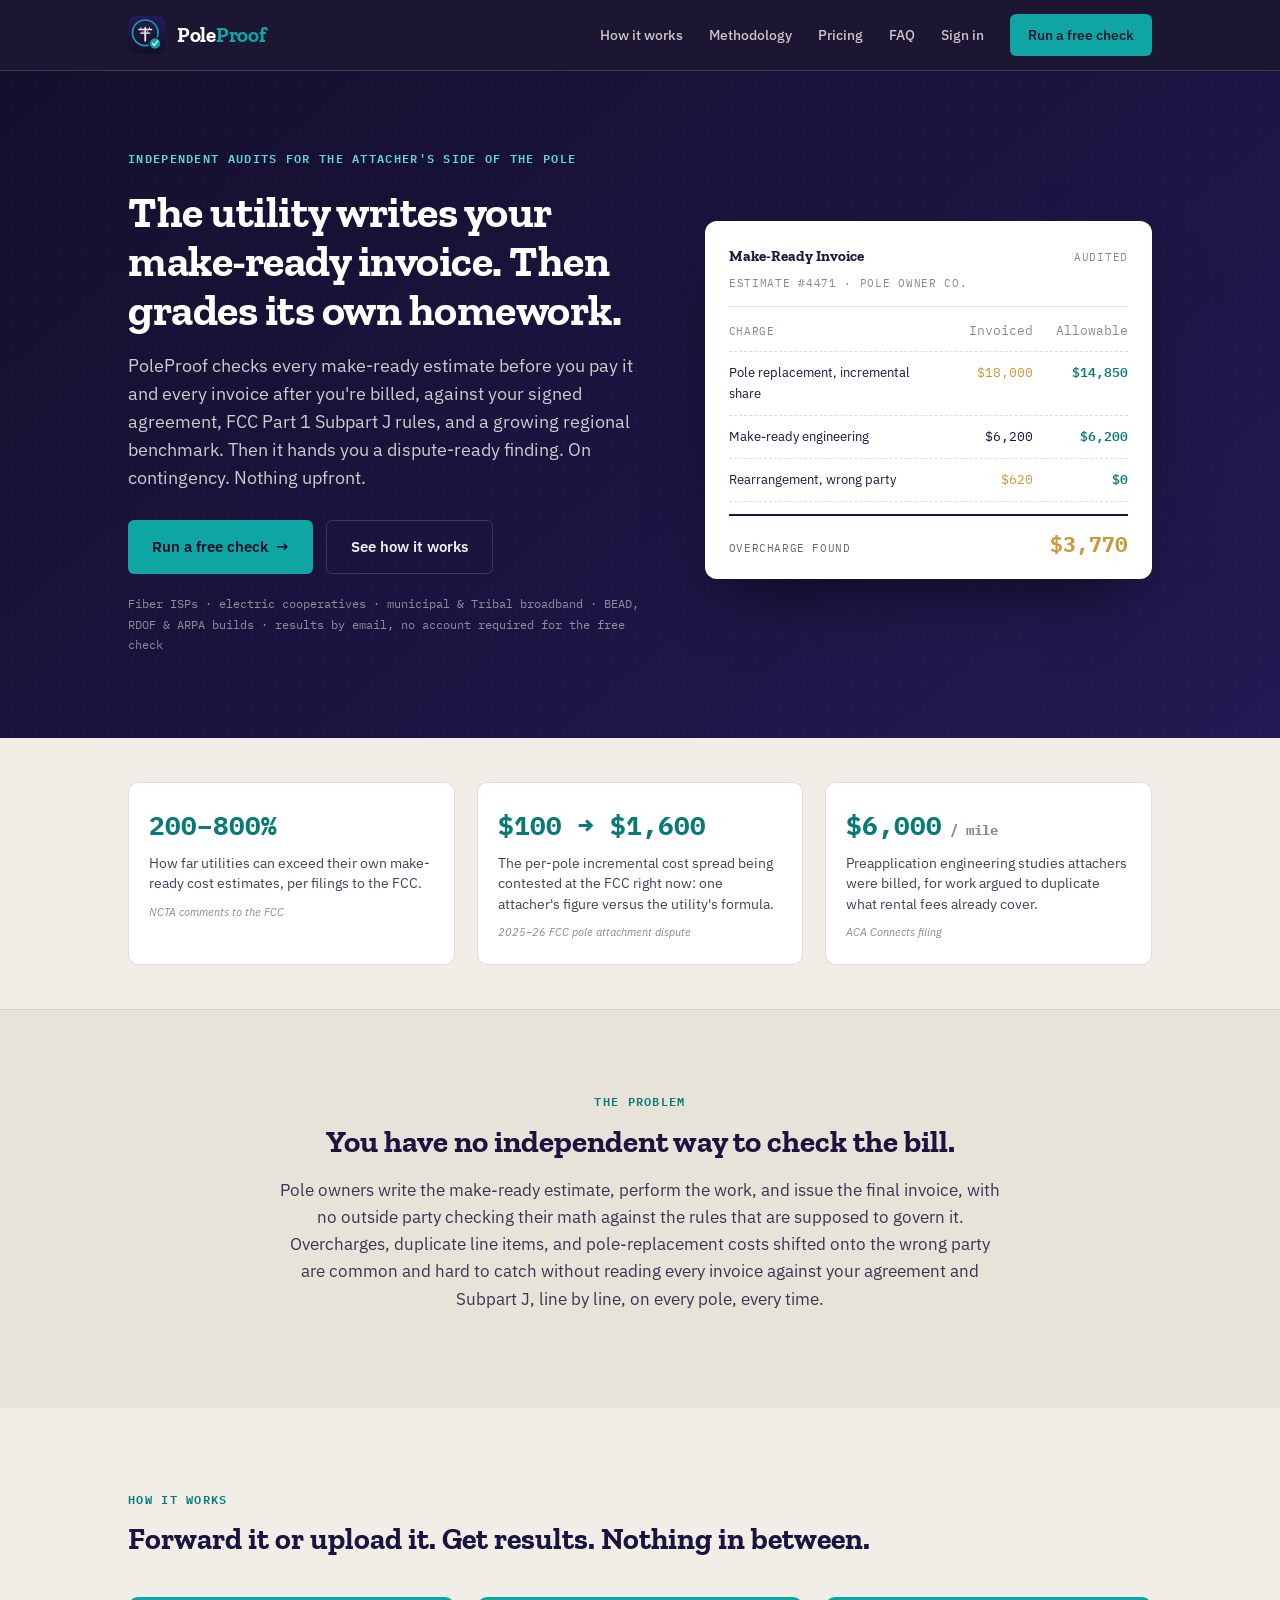
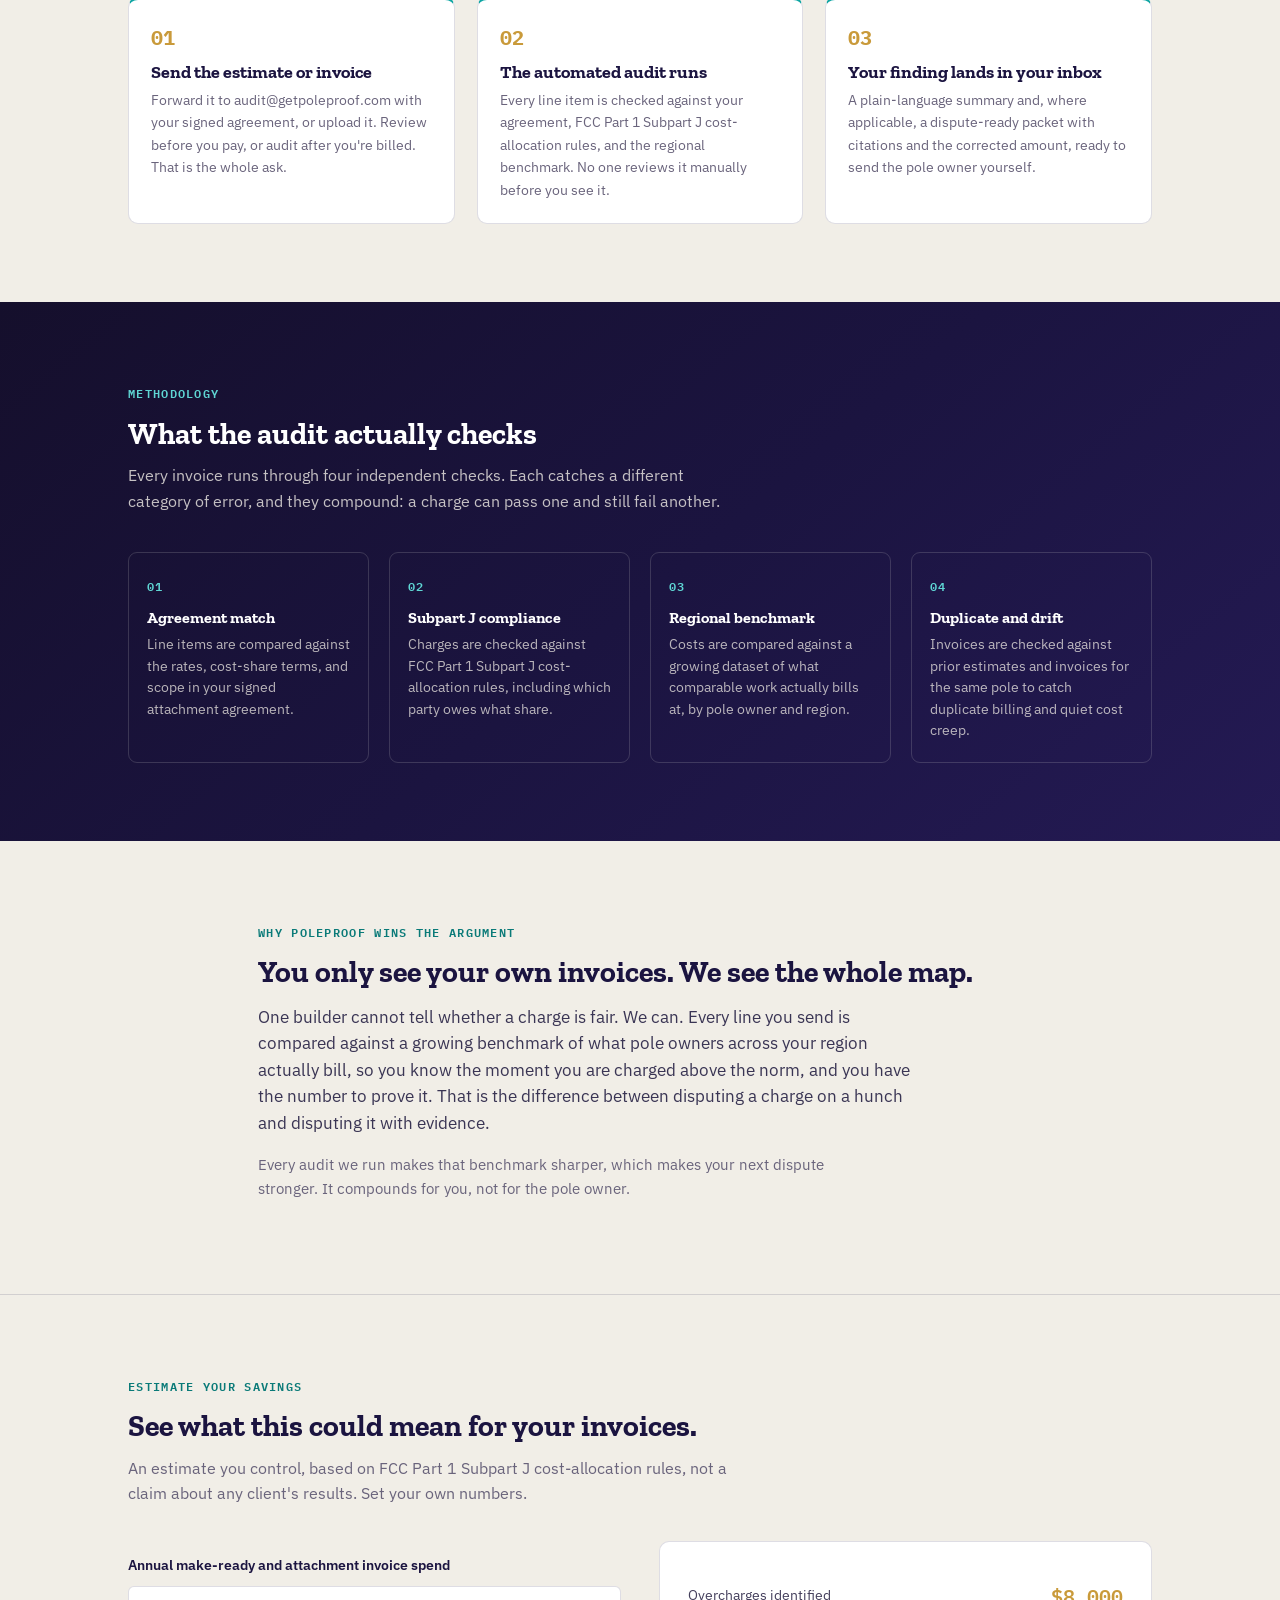
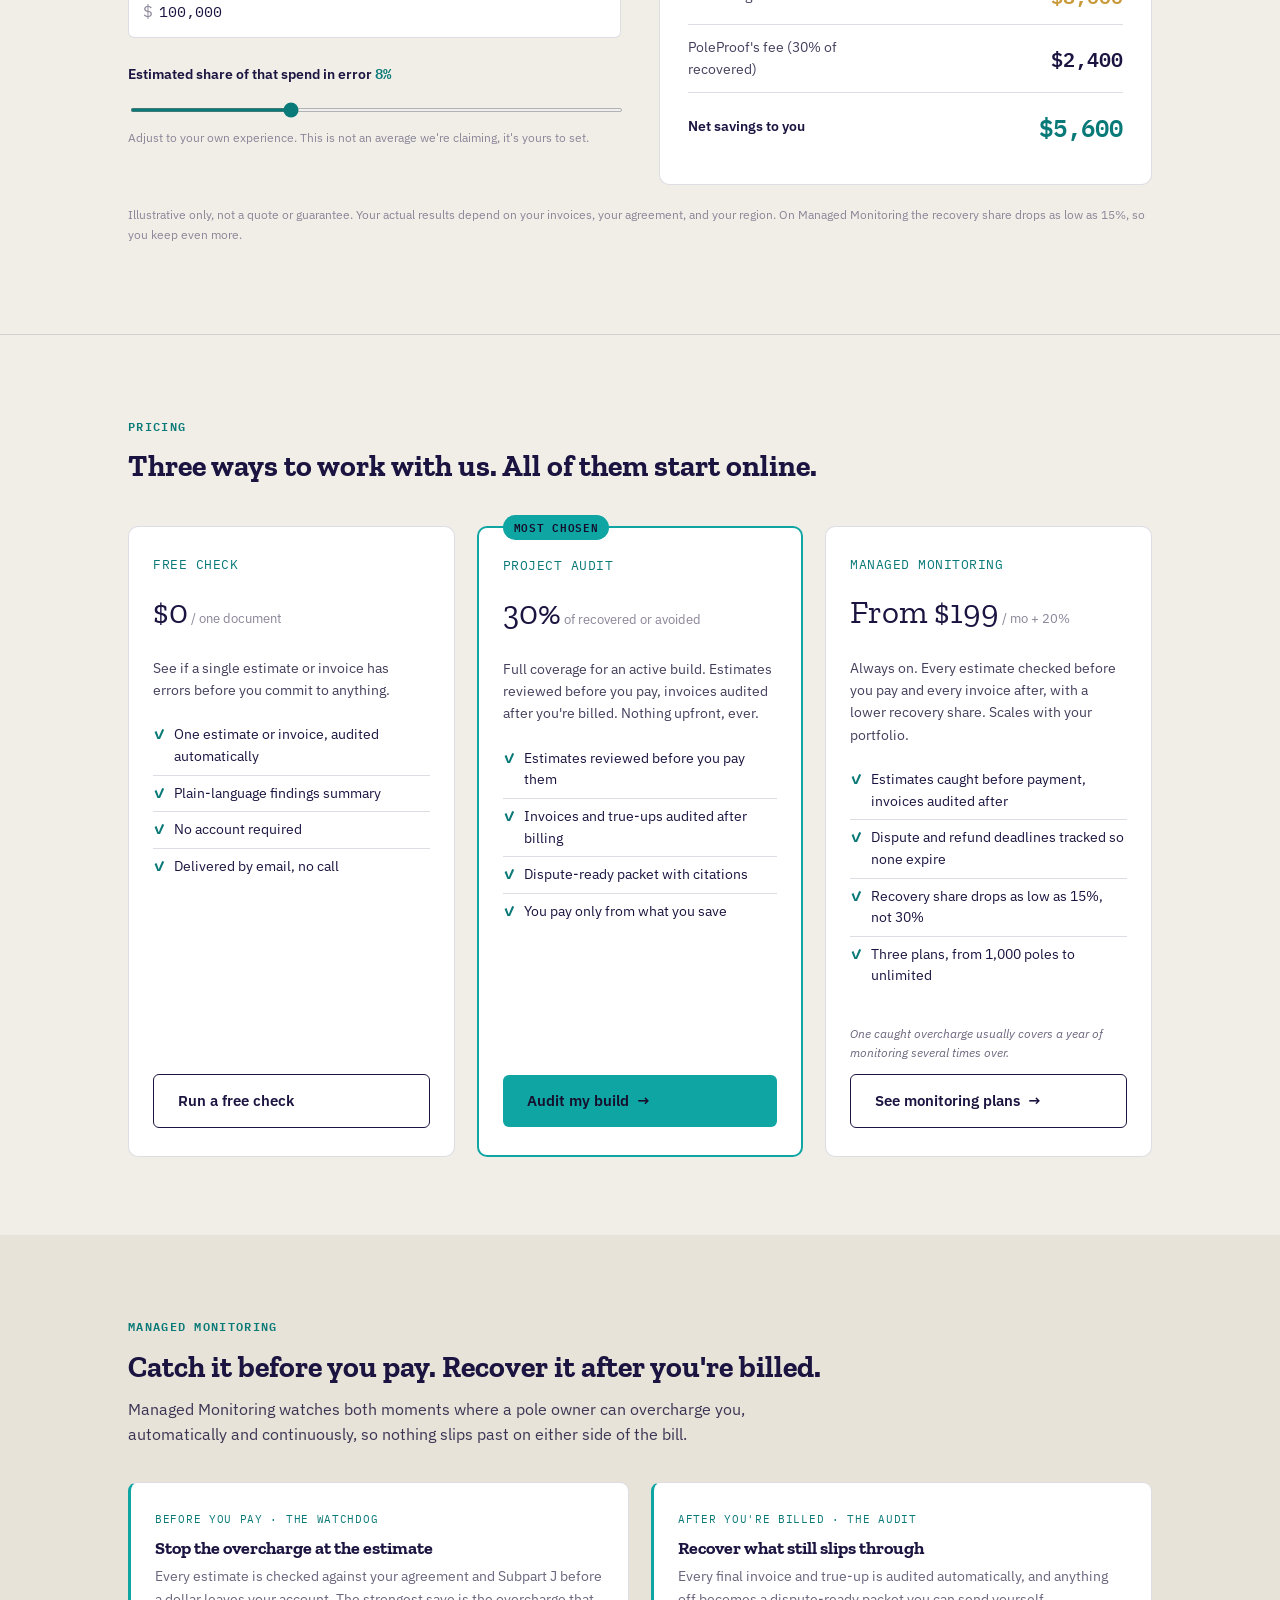
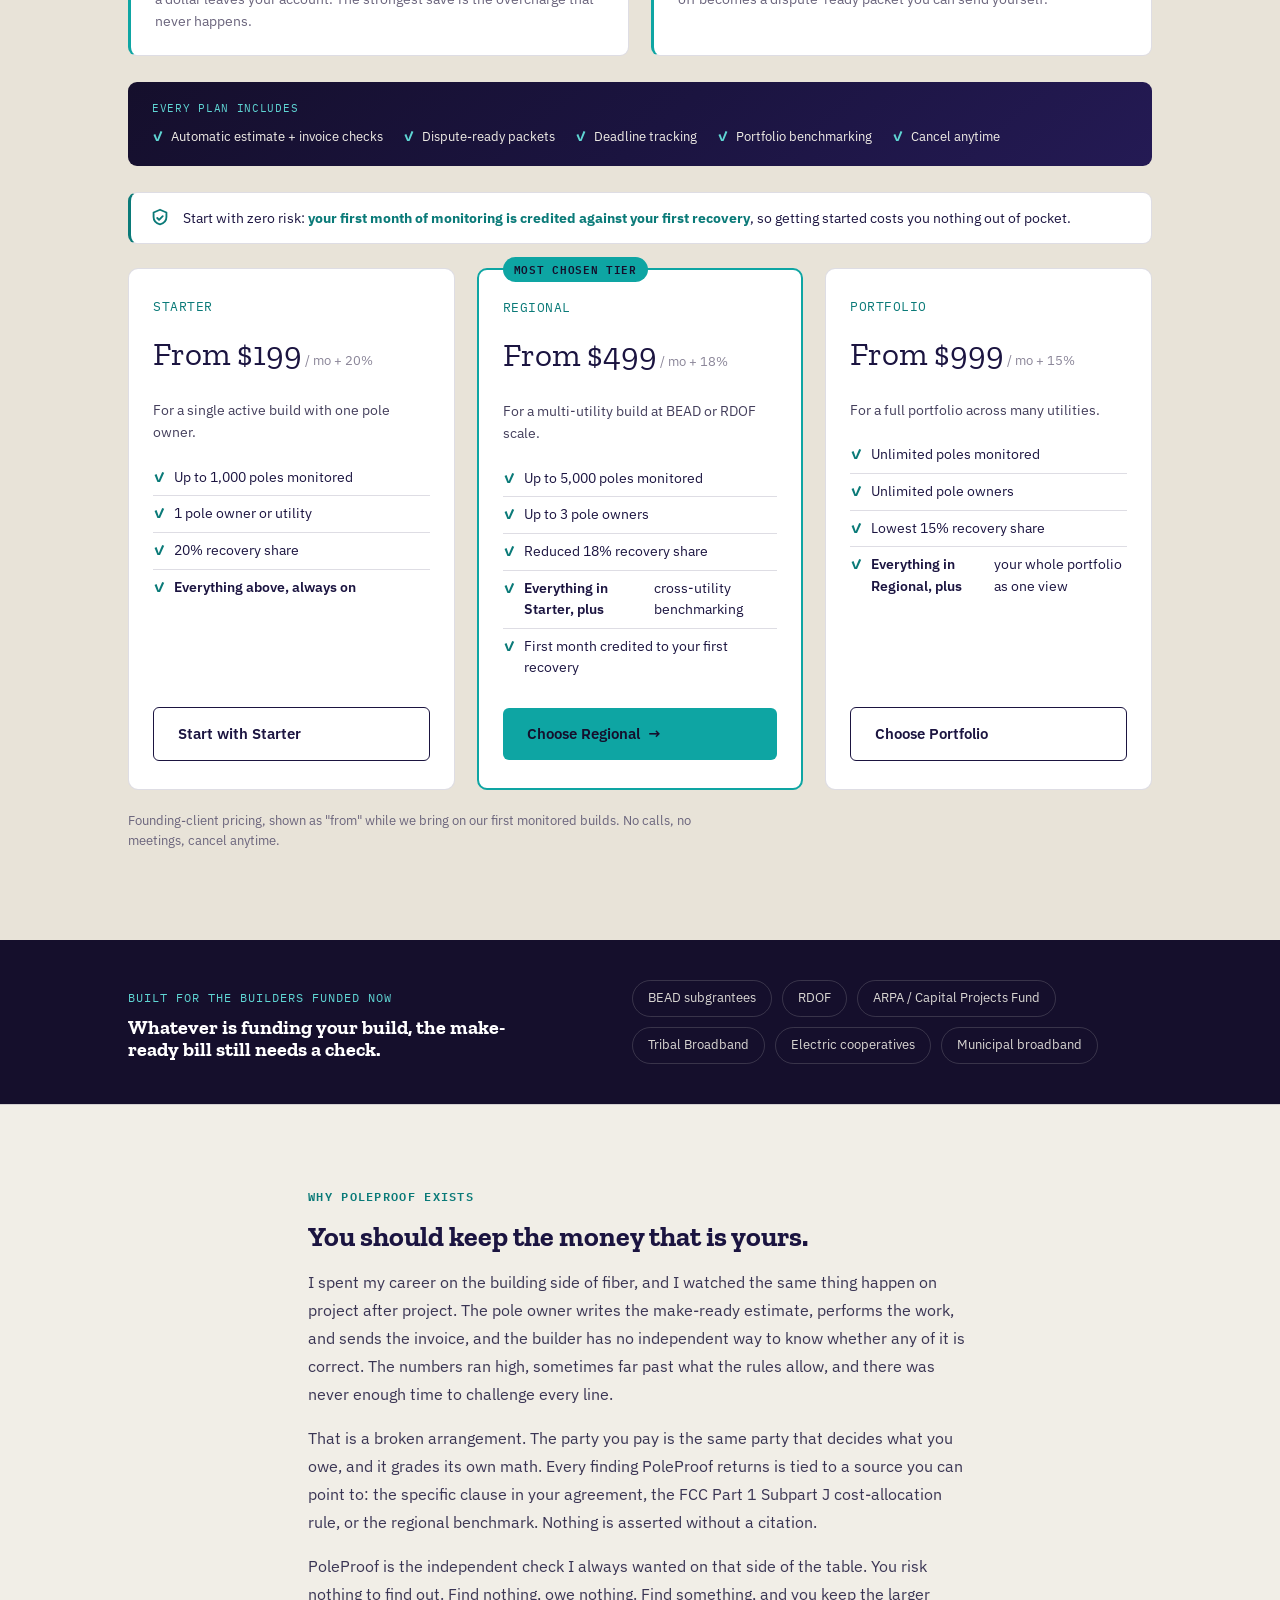
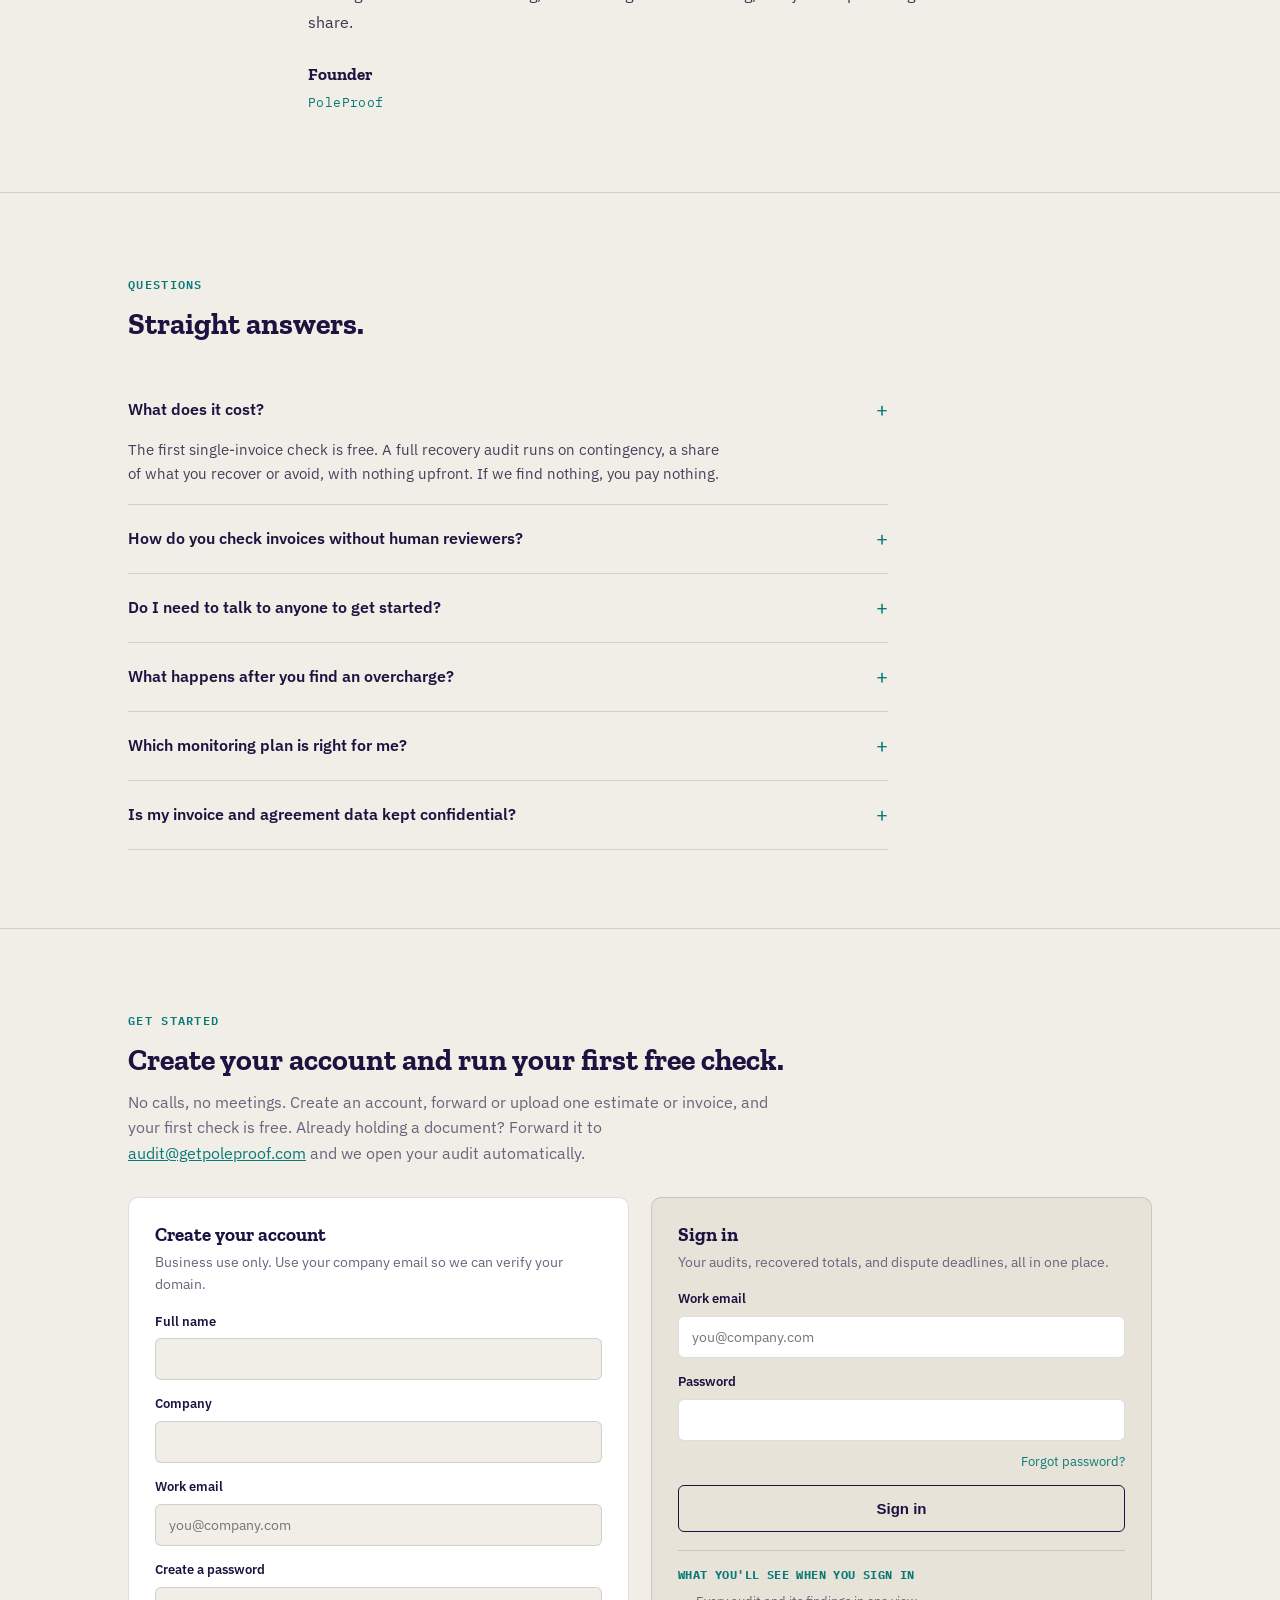
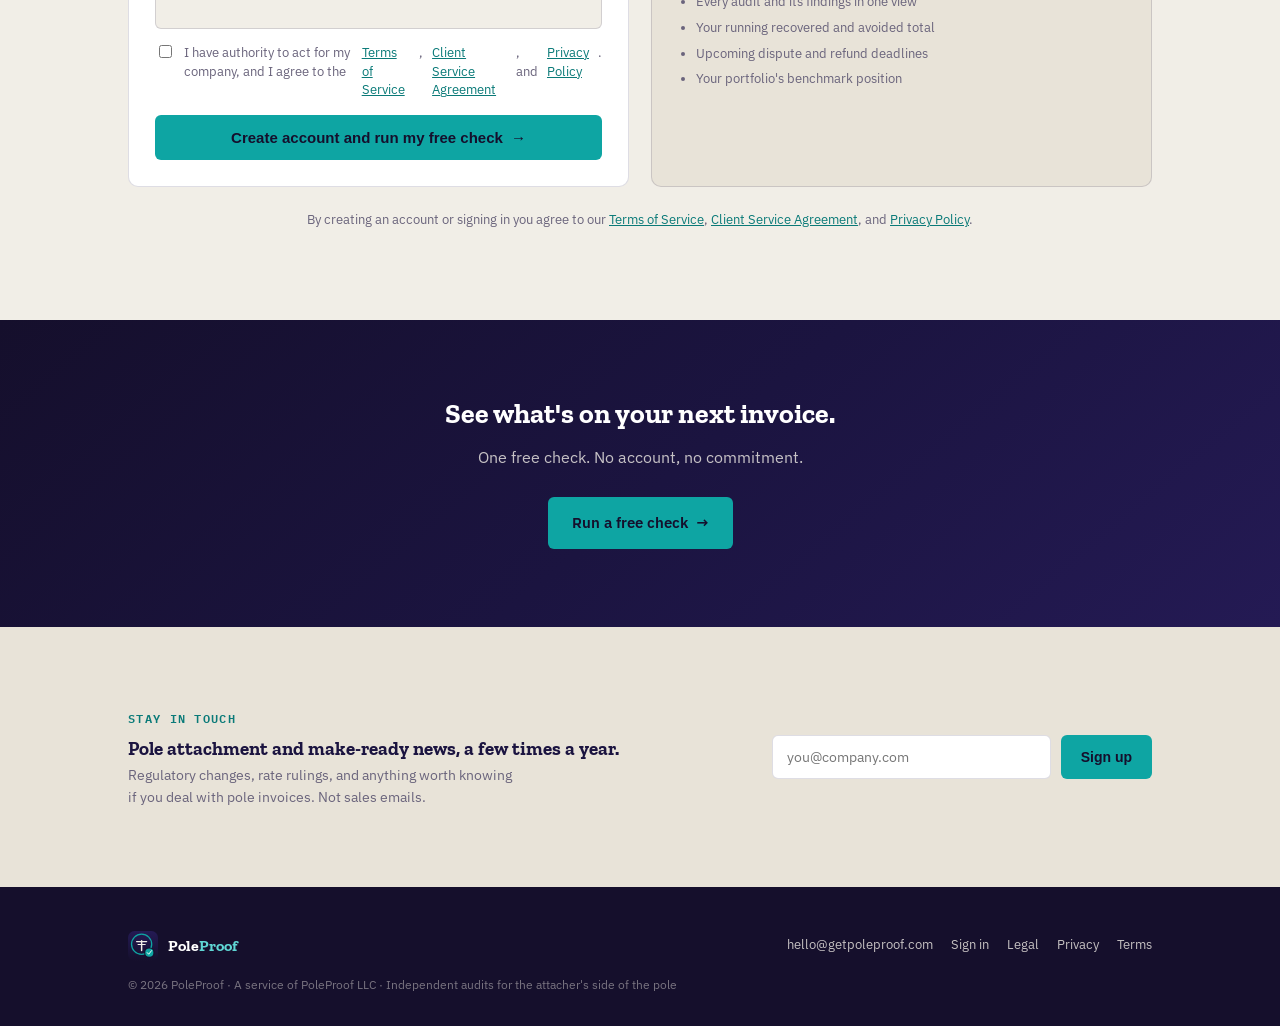
==== commit 15d3ea9e: "Branded homepage redesign: indigo-violet gradient, real logo, animated audit ledger, authority stat " ====
--- a/index.html
+++ b/index.html
@@ -3,377 +3,611 @@
 <head>
 <meta charset="UTF-8">
 <meta name="viewport" content="width=device-width, initial-scale=1.0">
-<title>PoleProof — Make-Ready & Pole Attachment Invoice Audits</title>
-<meta name="description" content="PoleProof audits make-ready and pole attachment invoices against your agreement and FCC cost-allocation rules, and recovers what shouldn't have been billed.">
+<title>PoleProof | Make-Ready & Pole Attachment Invoice Audits for Fiber Builders</title>
+<meta name="description" content="PoleProof audits your make-ready and pole attachment invoices line by line against your agreement, FCC Part 1 Subpart J rules, and regional benchmark data, then hands you a dispute-ready finding. Contingency, nothing upfront, fully self-serve.">
 <meta name="robots" content="index, follow, max-image-preview:large, max-snippet:-1, max-video-preview:-1">
 <meta name="author" content="PoleProof LLC">
-<link rel="icon" type="image/png" sizes="32x32" href="/favicon-32x32.png">
-<link rel="icon" href="/favicon.ico" sizes="any">
-<link rel="apple-touch-icon" href="/apple-touch-icon.png">
 <link rel="canonical" href="https://getpoleproof.com/">
+<meta name="theme-color" content="#150f2c">
+
 <meta property="og:type" content="website">
+<meta property="og:site_name" content="PoleProof">
+<meta property="og:title" content="PoleProof | Make-Ready & Pole Attachment Invoice Audits">
+<meta property="og:description" content="The utility writes your make-ready invoice, then grades its own homework. PoleProof is the independent check: overcharges caught on contingency, nothing upfront.">
 <meta property="og:url" content="https://getpoleproof.com/">
-<meta property="og:title" content="PoleProof — Make-Ready & Pole Attachment Invoice Audits">
-<meta property="og:description" content="PoleProof audits make-ready and pole attachment invoices against your agreement and FCC cost-allocation rules, and recovers what shouldn't have been billed.">
 <meta property="og:image" content="https://getpoleproof.com/og-image.png">
 <meta property="og:image:width" content="1200">
 <meta property="og:image:height" content="630">
 <meta name="twitter:card" content="summary_large_image">
-<meta name="twitter:title" content="PoleProof — Make-Ready & Pole Attachment Invoice Audits">
-<meta name="twitter:description" content="PoleProof audits make-ready and pole attachment invoices against your agreement and FCC cost-allocation rules.">
+<meta name="twitter:title" content="PoleProof | Make-Ready & Pole Attachment Invoice Audits">
+<meta name="twitter:description" content="Independent audits for the attacher's side of the pole. Contingency. Nothing upfront. Fully self-serve.">
 <meta name="twitter:image" content="https://getpoleproof.com/og-image.png">
+
+<link rel="icon" type="image/png" sizes="32x32" href="/favicon-32x32.png">
+<link rel="icon" href="/favicon.ico" sizes="any">
+<link rel="apple-touch-icon" href="/apple-touch-icon.png">
+
 <link rel="preconnect" href="https://fonts.googleapis.com">
 <link rel="preconnect" href="https://fonts.gstatic.com" crossorigin>
-<link href="https://fonts.googleapis.com/css2?family=Zilla+Slab:wght@600;700&family=IBM+Plex+Sans:wght@400;500;600&family=IBM+Plex+Mono:wght@400;500;600;700&display=swap" rel="stylesheet">
-<link rel="stylesheet" href="style.css">
+<link href="https://fonts.googleapis.com/css2?family=Zilla+Slab:wght@600;700&family=IBM+Plex+Sans:wght@400;500;600&family=IBM+Plex+Mono:wght@400;500;600&display=swap" rel="stylesheet">
+
 <script type="application/ld+json">
 {
   "@context": "https://schema.org",
-  "@graph": [
-    {
-      "@type": "Organization",
-      "@id": "https://getpoleproof.com/#organization",
-      "name": "PoleProof",
-      "legalName": "PoleProof LLC",
-      "url": "https://getpoleproof.com/",
-      "logo": "https://getpoleproof.com/apple-touch-icon.png",
-      "image": "https://getpoleproof.com/og-image.png",
-      "email": "hello@getpoleproof.com",
-      "foundingDate": "2026",
-      "description": "PoleProof audits make-ready and pole attachment invoices against signed pole attachment agreements and FCC cost-allocation rules, recovering overcharges for fiber ISPs, electric cooperatives, and municipal broadband builders.",
-      "areaServed": { "@type": "Country", "name": "United States" },
-      "sameAs": [ "https://www.linkedin.com/company/poleproof" ],
-      "knowsAbout": [
-        { "@type": "Thing", "name": "Pole attachment cost allocation (47 U.S.C. §224)", "url": "https://www.law.cornell.edu/uscode/text/47/224" },
-        { "@type": "Thing", "name": "FCC pole attachment complaint procedures (47 CFR Part 1, Subpart J)", "url": "https://www.ecfr.gov/current/title-47/chapter-I/subchapter-A/part-1/subpart-J" },
-        "Make-ready invoice auditing",
-        "Broadband make-ready cost recovery",
-        "BEAD program pole attachment costs",
-        "Electric cooperative and municipal pole attachment rates"
-      ]
-    },
-    {
-      "@type": "WebSite",
-      "@id": "https://getpoleproof.com/#website",
-      "url": "https://getpoleproof.com/",
-      "name": "PoleProof",
-      "inLanguage": "en-US",
-      "publisher": { "@id": "https://getpoleproof.com/#organization" }
-    },
-    {
-      "@type": "WebPage",
-      "@id": "https://getpoleproof.com/#webpage",
-      "url": "https://getpoleproof.com/",
-      "name": "PoleProof — Make-Ready & Pole Attachment Invoice Audits",
-      "isPartOf": { "@id": "https://getpoleproof.com/#website" },
-      "about": { "@id": "https://getpoleproof.com/#service" },
-      "inLanguage": "en-US",
-      "description": "PoleProof audits make-ready and pole attachment invoices against your agreement and FCC cost-allocation rules, and recovers what shouldn't have been billed."
-    },
-    {
-      "@type": "Service",
-      "@id": "https://getpoleproof.com/#service",
-      "serviceType": "Pole attachment and make-ready invoice audit",
-      "name": "Make-ready & pole attachment invoice audit",
-      "provider": { "@id": "https://getpoleproof.com/#organization" },
-      "areaServed": { "@type": "Country", "name": "United States" },
-      "description": "Line-by-line audit of make-ready and pole attachment invoices against the client's signed agreement and applicable cost-allocation rules (47 U.S.C. §224 and 47 CFR Part 1, Subpart J for FCC-regulated poles, or state rules for cooperative and municipal poles), producing a dispute-ready findings report.",
-      "audience": {
-        "@type": "Audience",
-        "audienceType": "Fiber ISPs, electric cooperatives, municipal broadband builders, BEAD subgrantees"
-      }
-    },
-    {
-      "@type": "FAQPage",
-      "@id": "https://getpoleproof.com/#faq",
-      "mainEntity": [
-        {
-          "@type": "Question",
-          "name": "What does PoleProof do?",
-          "acceptedAnswer": {
-            "@type": "Answer",
-            "text": "PoleProof reviews make-ready and pole attachment invoices or estimates against your signed pole attachment agreement and the cost-allocation rules that actually apply — 47 U.S.C. §224 and 47 CFR Part 1, Subpart J for FCC-regulated poles, or the applicable state rule for cooperative and municipal poles — and returns a dispute-ready findings report."
-          }
-        },
-        {
-          "@type": "Question",
-          "name": "How much does an audit cost right now?",
-          "acceptedAnswer": {
-            "@type": "Answer",
-            "text": "Nothing. PoleProof is running a small number of free concierge audits to validate the model with real invoices before anything is automated or scaled. There's no subscription and no obligation."
-          }
-        },
-        {
-          "@type": "Question",
-          "name": "What do I need to send to get an audit?",
-          "acceptedAnswer": {
-            "@type": "Answer",
-            "text": "One invoice or cost estimate, plus your signed pole attachment agreement. Prior invoices help but aren't required."
-          }
-        },
-        {
-          "@type": "Question",
-          "name": "Can you review an estimate before I pay it, or only invoices I've already received?",
-          "acceptedAnswer": {
-            "@type": "Answer",
-            "text": "Both. Review an estimate before you pay, or audit an invoice you've already received — either works."
-          }
-        },
-        {
-          "@type": "Question",
-          "name": "How long does an audit take?",
-          "acceptedAnswer": {
-            "@type": "Answer",
-            "text": "A findings report typically comes back within 10 business days."
-          }
-        },
-        {
-          "@type": "Question",
-          "name": "Is a findings report the same as a legal filing?",
-          "acceptedAnswer": {
-            "@type": "Answer",
-            "text": "No. It's a factual and contractual review, not legal advice or a legal filing. If you decide to dispute a charge with the FCC or a state regulator, that filing should be prepared by your own counsel."
-          }
-        },
-        {
-          "@type": "Question",
-          "name": "Who is PoleProof for?",
-          "acceptedAnswer": {
-            "@type": "Answer",
-            "text": "Fiber ISPs, electric cooperatives, municipal broadband builders, and BEAD subgrantees working through make-ready and pole attachment costs."
-          }
-        },
-        {
-          "@type": "Question",
-          "name": "Is my data kept confidential?",
-          "acceptedAnswer": {
-            "@type": "Answer",
-            "text": "Yes. Documents you send are reviewed solely to produce your findings report and aren't shared beyond that purpose, other than in de-identified, aggregated form to improve PoleProof's benchmark data."
-          }
-        }
-      ]
-    }
+  "@type": "Organization",
+  "name": "PoleProof",
+  "legalName": "PoleProof LLC",
+  "url": "https://getpoleproof.com",
+  "logo": "https://getpoleproof.com/apple-touch-icon.png",
+  "image": "https://getpoleproof.com/og-image.png",
+  "foundingDate": "2026",
+  "description": "Independent make-ready and pole attachment invoice auditing for fiber and broadband builders, checking invoices against signed agreements, FCC Part 1 Subpart J cost-allocation rules, and regional benchmark data.",
+  "areaServed": "US",
+  "email": "hello@getpoleproof.com",
+  "sameAs": ["https://www.linkedin.com/company/poleproof"],
+  "knowsAbout": ["Make-ready invoice auditing", "Pole attachment cost allocation (47 U.S.C. 224)", "FCC Part 1 Subpart J", "BEAD, RDOF, and ARPA broadband builds", "Electric cooperative and municipal pole attachment rates"]
+}
+</script>
+<script type="application/ld+json">
+{
+  "@context": "https://schema.org",
+  "@type": "Service",
+  "serviceType": "Utility pole attachment and make-ready invoice audit",
+  "provider": { "@type": "Organization", "name": "PoleProof" },
+  "areaServed": "US",
+  "description": "Line-by-line audit of make-ready and pole attachment estimates and invoices against the client's signed agreement, FCC Part 1 Subpart J cost-allocation rules, and regional benchmark data, delivered as a dispute-ready packet. Contingency fee, nothing upfront.",
+  "offers": [
+    { "@type": "Offer", "name": "Free check", "price": "0", "priceCurrency": "USD" },
+    { "@type": "Offer", "name": "Project audit", "description": "Estimates reviewed before payment and invoices audited after billing, on contingency, no upfront charge." },
+    { "@type": "Offer", "name": "Managed monitoring", "description": "Always-on automated review in three plans that scale by poles and pole owners, from 199 USD per month plus a reduced recovery share as low as 15 percent." }
   ]
 }
 </script>
+
+<style>
+:root{
+  --indigo:#1b1440; --indigo2:#241a54; --deep:#150f2c;
+  --teal:#0ea5a3; --teal-d:#0a7a78; --teal-light:#5fd6d4;
+  --gold:#c99a3a; --red:#b23a3a;
+  --paper:#f1eee7; --paper2:#e8e3d8;
+  --grey:#6a647c; --grey2:#8a8598;
+  --line:rgba(27,20,64,0.14); --line-light:rgba(241,238,231,0.16);
+  --display:'Zilla Slab',Georgia,serif; --body:'IBM Plex Sans',system-ui,sans-serif; --mono:'IBM Plex Mono',monospace;
+  --grad:linear-gradient(140deg,#150f2c 0%,#1b1440 52%,#241a54 100%);
+}
+*{box-sizing:border-box;}
+html{scroll-behavior:smooth;}
+body{margin:0;font-family:var(--body);color:var(--indigo);background:var(--paper);line-height:1.6;-webkit-font-smoothing:antialiased;}
+h1,h2,h3,h4{font-family:var(--display);font-weight:700;line-height:1.12;margin:0;color:var(--indigo);}
+p{line-height:1.6;}
+a{color:var(--teal-d);}
+.wrap{max-width:1080px;margin:0 auto;padding:0 28px;}
+:focus-visible{outline:2px solid var(--teal);outline-offset:3px;border-radius:2px;}
+section{padding:78px 0;}
+@media(max-width:640px){section{padding:52px 0;}.wrap{padding:0 20px;}}
+.rule-top{border-top:1px solid var(--line);}
+.eyebrow{font-family:var(--mono);font-size:12px;letter-spacing:1.3px;text-transform:uppercase;color:var(--teal-d);font-weight:600;display:inline-block;}
+.dark .eyebrow{color:var(--teal-light);}
+.btn{display:inline-flex;align-items:center;gap:8px;font-weight:600;font-size:15px;text-decoration:none;padding:14px 24px;border-radius:6px;transition:transform .15s ease,background-color .15s ease,box-shadow .15s ease,border-color .15s ease;cursor:pointer;border:none;}
+.btn:hover{transform:translateY(-1px);}
+.btn-primary{background:var(--teal);color:var(--deep);}
+.btn-primary:hover{background:#12b8b6;box-shadow:0 10px 24px -8px rgba(14,165,163,.6);}
+.btn-ghost{background:transparent;color:var(--paper);border:1.5px solid var(--line-light);}
+.btn-ghost:hover{border-color:var(--teal);color:var(--teal-light);}
+.btn-ghost-dark{background:transparent;color:var(--indigo);border:1.5px solid var(--indigo);}
+.btn-ghost-dark:hover{border-color:var(--teal-d);color:var(--teal-d);}
+.arrow{transition:transform .15s ease;}
+.btn:hover .arrow{transform:translateX(3px);}
+nav{position:sticky;top:0;z-index:60;background:rgba(21,15,44,0.97);backdrop-filter:blur(8px);border-bottom:1px solid var(--line-light);}
+nav .wrap{display:flex;align-items:center;justify-content:space-between;height:70px;}
+.brand{display:flex;align-items:center;gap:11px;text-decoration:none;}
+.brand svg{width:38px;height:38px;flex-shrink:0;}
+.brand .wm{font-family:var(--display);font-weight:700;font-size:21px;color:#fff;letter-spacing:-.3px;}
+.brand .wm span{color:var(--teal);}
+.navlinks{display:flex;align-items:center;gap:26px;}
+.navlinks a{color:rgba(241,238,231,.82);text-decoration:none;font-size:14px;font-weight:500;}
+.navlinks a:not(.nav-cta):hover{color:#fff;}
+.nav-cta{background:var(--teal);color:var(--deep)!important;padding:10px 18px;border-radius:6px;font-weight:600;}
+.nav-cta:hover{background:#12b8b6;}
+@media(max-width:820px){.navlinks a:not(.nav-cta){display:none;}}
+.hero{background:var(--grad);color:var(--paper);padding:74px 0 82px;position:relative;overflow:hidden;}
+.hero::after{content:"";position:absolute;inset:0;opacity:.06;background-image:radial-gradient(rgba(255,255,255,.7) 1px,transparent 1px);background-size:24px 24px;pointer-events:none;}
+.hero .wrap{position:relative;z-index:1;display:grid;grid-template-columns:1.08fr .92fr;gap:52px;align-items:center;}
+@media(max-width:900px){.hero .wrap{grid-template-columns:1fr;gap:40px;}}
+.hero h1{font-size:44px;color:#fff;margin:16px 0 18px;letter-spacing:-.5px;}
+@media(max-width:640px){.hero h1{font-size:31px;}}
+.hero .lede{font-size:17.5px;color:rgba(241,238,231,.84);max-width:46ch;margin:0 0 28px;}
+.hero-ctas{display:flex;gap:13px;flex-wrap:wrap;margin-bottom:20px;}
+.hero-note{font-family:var(--mono);font-size:12px;color:rgba(241,238,231,.55);line-height:1.7;}
+.ledger{background:#fff;border-radius:12px;padding:22px 24px 18px;box-shadow:0 30px 60px -22px rgba(0,0,0,.6);position:relative;}
+.ledger .lhead{display:flex;justify-content:space-between;align-items:baseline;border-bottom:1px solid var(--line);padding-bottom:11px;margin-bottom:4px;}
+.ledger .lhead b{font-family:var(--display);font-size:15px;color:var(--indigo);}
+.ledger .lhead span{font-family:var(--mono);font-size:10.5px;text-transform:uppercase;letter-spacing:.7px;color:var(--grey2);}
+.lrow{display:grid;grid-template-columns:1.7fr .72fr .72fr;align-items:baseline;padding:10px 0;border-bottom:1px dashed var(--line);font-size:13px;gap:6px;}
+.lrow .it{color:var(--indigo);}
+.lrow .inv{font-family:var(--mono);text-align:right;color:var(--gold);position:relative;}
+.lrow .inv.struck::after{content:"";position:absolute;left:-2px;right:-2px;top:52%;height:2px;background:var(--gold);transform:scaleX(0);transform-origin:left;animation:strike 2.6s ease-in-out infinite;}
+.lrow .alw{font-family:var(--mono);text-align:right;color:var(--teal-d);font-weight:600;}
+.ltot{display:flex;justify-content:space-between;align-items:baseline;margin-top:12px;padding-top:12px;border-top:2px solid var(--indigo);}
+.ltot .lb{font-family:var(--mono);font-size:11px;text-transform:uppercase;letter-spacing:.6px;color:var(--grey);}
+.ltot .am{font-family:var(--mono);font-weight:700;font-size:21px;color:var(--gold);}
+.lstamp{position:absolute;right:20px;top:66px;border:2.5px solid var(--teal-d);color:var(--teal-d);font-family:var(--mono);font-weight:600;font-size:10.5px;letter-spacing:1px;padding:4px 9px;border-radius:5px;transform:rotate(-8deg);opacity:0;animation:stampin 2.6s ease-in-out infinite;}
+@keyframes strike{0%{transform:scaleX(0);}26%{transform:scaleX(1);}88%{transform:scaleX(1);}100%{transform:scaleX(1);}}
+@keyframes stampin{0%{opacity:0;transform:rotate(-8deg) scale(1.35);}34%{opacity:0;}46%{opacity:1;transform:rotate(-8deg) scale(1);}88%{opacity:1;}100%{opacity:1;}}
+@media(prefers-reduced-motion:reduce){.lrow .inv.struck::after{animation:none;transform:scaleX(1);}.lstamp{animation:none;opacity:1;}}
+.stats{background:var(--paper);padding:44px 0;border-bottom:1px solid var(--line);}
+.stat-row{display:grid;grid-template-columns:repeat(3,1fr);gap:22px;}
+@media(max-width:800px){.stat-row{grid-template-columns:1fr;}}
+.stat-card{background:#fff;border:1px solid var(--line);border-radius:10px;padding:22px 20px;}
+.stat-card .num{font-family:var(--mono);font-size:26px;font-weight:700;color:var(--teal-d);}
+.stat-card .lbl{font-size:13.5px;color:#443f5c;margin-top:7px;line-height:1.5;}
+.stat-card .src{font-size:11px;color:var(--grey2);margin-top:10px;font-style:italic;}
+.problem{background:var(--paper2);}
+.problem .wrap{max-width:780px;text-align:center;}
+.problem h2{font-size:31px;margin-bottom:16px;}
+.problem p{font-size:17px;color:#3a3554;}
+.steps{display:grid;grid-template-columns:repeat(3,1fr);gap:22px;margin-top:40px;}
+@media(max-width:800px){.steps{grid-template-columns:1fr;}}
+.step{background:#fff;border:1px solid var(--line);border-radius:10px;padding:22px;border-top:3px solid var(--teal);}
+.step .n{font-family:var(--mono);font-size:20px;font-weight:700;color:var(--gold);}
+.step h3{font-size:18px;margin:8px 0 7px;}
+.step p{font-size:14px;color:var(--grey);margin:0;}
+.method{background:var(--grad);color:var(--paper);}
+.method h2{color:#fff;font-size:30px;}
+.method .lede{color:rgba(241,238,231,.8);font-size:16px;max-width:60ch;margin-top:12px;}
+.mgrid{display:grid;grid-template-columns:repeat(4,1fr);gap:20px;margin-top:38px;}
+@media(max-width:800px){.mgrid{grid-template-columns:1fr 1fr;}}
+.mcard{border:1px solid var(--line-light);border-radius:9px;padding:20px 18px;transition:border-color .2s,transform .2s;}
+.mcard:hover{border-color:var(--teal);transform:translateY(-2px);}
+.mcard h4{font-family:var(--display);font-size:16px;color:#fff;margin:10px 0 7px;}
+.mcard p{font-size:13.5px;color:rgba(241,238,231,.74);margin:0;}
+.mcard .eyebrow{color:var(--teal-light);}
+.bench .wrap{max-width:820px;}
+.bench h2{font-size:30px;}
+.bench p{font-size:16.5px;color:#3a3554;max-width:66ch;margin-top:14px;}
+.bench p.small{color:var(--grey);font-size:15px;}
+.calc-grid{display:grid;grid-template-columns:1fr 1fr;gap:38px;margin-top:34px;align-items:center;}
+@media(max-width:800px){.calc-grid{grid-template-columns:1fr;}}
+.calc-field{margin-bottom:24px;}
+.calc-field label{display:block;font-size:13.5px;font-weight:600;margin-bottom:9px;}
+.calc-field label span{color:var(--teal-d);font-family:var(--mono);}
+.calc-prefixed{display:flex;align-items:center;border:1px solid var(--line);border-radius:6px;background:#fff;overflow:hidden;}
+.calc-prefixed span{padding:12px 4px 12px 14px;font-family:var(--mono);color:var(--grey2);}
+.calc-prefixed input{border:none;padding:12px 14px 12px 2px;font-family:var(--mono);font-size:15px;width:100%;background:transparent;color:var(--indigo);}
+.calc-prefixed input:focus-visible{outline:none;}
+.calc-prefixed:focus-within{border-color:var(--teal);}
+input[type=range]{width:100%;accent-color:var(--teal-d);height:4px;}
+.calc-note{font-size:12px;color:var(--grey2);margin-top:8px;}
+.calc-out{background:#fff;border:1px solid var(--line);border-radius:10px;padding:26px 28px;}
+.calc-row{display:flex;justify-content:space-between;align-items:center;padding:12px 0;border-bottom:1px solid var(--line);gap:12px;}
+.calc-row span:first-child{font-size:13.5px;color:#443f5c;max-width:22ch;}
+.calc-row-total{border-bottom:none;padding-top:15px;}
+.calc-row-total span:first-child{font-weight:600;color:var(--indigo);}
+.calc-num{font-family:var(--mono);font-size:20px;font-weight:600;color:var(--indigo);white-space:nowrap;}
+.calc-num.gold{color:var(--gold);}
+.calc-num.teal{color:var(--teal-d);font-size:24px;}
+.calc-disc{font-size:12px;color:var(--grey2);margin-top:20px;}
+.tiers{display:grid;grid-template-columns:repeat(3,1fr);gap:22px;margin-top:42px;}
+@media(max-width:900px){.tiers{grid-template-columns:1fr;}}
+.tier{background:#fff;border:1px solid var(--line);border-radius:10px;padding:28px 24px;display:flex;flex-direction:column;transition:transform .2s,box-shadow .2s;}
+.tier:hover{transform:translateY(-3px);box-shadow:0 18px 34px -16px rgba(27,20,64,.28);}
+.tier.hi{border:2px solid var(--teal);position:relative;}
+.tier.hi::before,.tier.himon::before{content:'Most chosen';position:absolute;top:-13px;left:24px;background:var(--teal);color:var(--deep);font-family:var(--mono);font-size:10.5px;letter-spacing:.7px;text-transform:uppercase;padding:4px 11px;border-radius:20px;font-weight:600;}
+.tier.himon{border:2px solid var(--teal);position:relative;}
+.tier.himon::before{content:'Most chosen tier';}
+.tname{font-family:var(--mono);font-size:13px;letter-spacing:.5px;text-transform:uppercase;color:var(--teal-d);}
+.tprice{font-family:var(--display);font-size:33px;margin:10px 0 4px;}
+.tprice span{font-family:var(--body);font-size:13px;color:var(--grey2);font-weight:400;}
+.tdesc{font-size:14px;color:#443f5c;margin-bottom:16px;}
+.tier ul{list-style:none;padding:0;margin:0 0 22px;flex-grow:1;}
+.tier li{font-size:13.5px;padding:7px 0;border-bottom:1px solid var(--line);display:flex;gap:8px;}
+.tier li:last-child{border-bottom:none;}
+.tk{color:var(--teal-d);font-weight:700;}
+.tdelta{font-weight:600;color:var(--indigo);}
+.troadmap{font-size:12px;color:var(--grey);font-style:italic;margin-top:8px;}
+.monitoring{background:var(--paper2);}
+.monitoring .lede{max-width:64ch;color:#3a3554;font-size:16px;margin-top:12px;}
+.moments{display:grid;grid-template-columns:1fr 1fr;gap:22px;margin:34px 0 4px;}
+@media(max-width:800px){.moments{grid-template-columns:1fr;}}
+.moment{background:#fff;border:1px solid var(--line);border-left:3px solid var(--teal);border-radius:9px;padding:22px 24px;}
+.moment .mtag{font-family:var(--mono);font-size:11px;letter-spacing:.7px;text-transform:uppercase;color:var(--teal-d);}
+.moment h3{font-size:18px;margin:8px 0 7px;}
+.moment p{font-size:14px;color:var(--grey);margin:0;}
+.incl{background:var(--grad);color:var(--paper);border-radius:9px;padding:18px 24px;margin:26px 0 4px;display:flex;flex-wrap:wrap;align-items:center;gap:10px 22px;}
+.incl .il{font-family:var(--mono);font-size:11px;letter-spacing:.7px;text-transform:uppercase;color:var(--teal-light);white-space:nowrap;}
+.incl ul{list-style:none;display:flex;flex-wrap:wrap;gap:8px 20px;margin:0;padding:0;}
+.incl li{font-size:13px;display:flex;gap:7px;align-items:center;}
+.incl li::before{content:'\2713';color:var(--teal-light);font-weight:700;}
+.reverser{display:flex;align-items:center;gap:12px;background:#fff;border:1px solid var(--line);border-left:3px solid var(--teal-d);border-radius:9px;padding:14px 18px;margin:26px 0 4px;}
+.reverser svg{color:var(--teal-d);flex-shrink:0;}
+.reverser p{margin:0;font-size:14px;color:var(--indigo);}
+.reverser b{color:var(--teal-d);}
+.founding{font-size:12.5px;color:var(--grey);margin-top:20px;max-width:72ch;}
+.programs{background:var(--deep);color:var(--paper);padding:40px 0;}
+.programs .wrap{display:flex;align-items:center;justify-content:space-between;flex-wrap:wrap;gap:20px;}
+.programs .pt{font-family:var(--mono);font-size:11.5px;letter-spacing:1px;text-transform:uppercase;color:var(--teal-light);}
+.programs h3{color:#fff;font-size:20px;margin:6px 0 0;max-width:34ch;}
+.prog-chips{display:flex;flex-wrap:wrap;gap:10px;max-width:520px;}
+.prog-chips span{border:1px solid var(--line-light);border-radius:20px;padding:7px 15px;font-size:13px;color:rgba(241,238,231,.9);}
+.founder .wrap{max-width:720px;}
+.founder h2{font-size:28px;}
+.founder p{font-size:16px;color:#3a3554;line-height:1.75;margin:16px 0 0;}
+.founder .sig{font-family:var(--display);font-weight:700;font-size:17px;color:var(--indigo);margin:24px 0 0;}
+.founder .sigrole{font-family:var(--mono);font-size:12.5px;letter-spacing:.4px;color:var(--teal-d);margin:2px 0 0;}
+.faq-list{max-width:760px;margin-top:34px;}
+.faq-list details{border-bottom:1px solid var(--line);padding:18px 0;}
+.faq-list summary{cursor:pointer;font-weight:600;font-size:15.5px;list-style:none;display:flex;justify-content:space-between;align-items:center;color:var(--indigo);}
+.faq-list summary::-webkit-details-marker{display:none;}
+.faq-list .pm{color:var(--teal-d);font-weight:400;font-size:20px;}
+.faq-list .ans{font-size:14.5px;color:#443f5c;margin-top:12px;line-height:1.65;max-width:66ch;}
+.account-grid{display:grid;grid-template-columns:1fr 1fr;gap:22px;margin-top:30px;}
+@media(max-width:800px){.account-grid{grid-template-columns:1fr;}}
+.acard{background:#fff;border:1px solid var(--line);border-radius:10px;padding:26px;}
+.acard.signin{background:var(--paper2);}
+.acard h3{font-size:19px;margin:0 0 6px;}
+.acard>p{font-size:14px;color:var(--grey);margin:0 0 16px;}
+.field{margin-bottom:14px;}
+.field label{display:block;font-size:13px;font-weight:600;margin-bottom:6px;}
+.field input{width:100%;padding:11px 13px;border:1px solid var(--line);border-radius:6px;font-family:var(--body);font-size:14px;background:var(--paper);color:var(--indigo);}
+.signin .field input{background:#fff;}
+.field input:focus-visible{outline:2px solid var(--teal);outline-offset:1px;}
+.consent{display:flex;gap:9px;align-items:flex-start;font-size:12.5px;color:var(--grey);margin:8px 0 16px;line-height:1.5;}
+.consent input{margin-top:2px;flex-shrink:0;}
+.consent a,.forgot,.acct-prev a,.legal-note a{color:var(--teal-d);}
+.acard .btn{width:100%;justify-content:center;}
+.signin-row{display:flex;justify-content:flex-end;margin:-4px 0 14px;}
+.forgot{font-size:12.5px;text-decoration:none;}
+.acct-prev{margin-top:18px;border-top:1px solid var(--line);padding-top:14px;font-size:13px;color:var(--grey);}
+.acct-prev strong{display:block;font-size:12px;font-family:var(--mono);letter-spacing:.4px;text-transform:uppercase;color:var(--teal-d);margin-bottom:8px;}
+.acct-prev ul{margin:0;padding-left:18px;}.acct-prev li{margin:5px 0;}
+.form-msg{font-size:13px;color:var(--teal-d);margin-top:12px;font-weight:600;display:none;}
+.legal-note{font-size:12.5px;color:var(--grey);margin-top:22px;text-align:center;}
+.ctaband{background:var(--grad);color:#fff;text-align:center;}
+.ctaband h2{color:#fff;font-size:28px;margin-bottom:12px;}
+.ctaband p{color:rgba(241,238,231,.8);margin-bottom:26px;}
+.staytouch{background:var(--paper2);}
+.staytouch-row{display:flex;justify-content:space-between;align-items:center;flex-wrap:wrap;gap:22px;}
+.capture-form{display:flex;gap:10px;flex-wrap:wrap;max-width:380px;width:100%;}
+.capture-form input{flex:1;min-width:180px;padding:12px 14px;border:1px solid var(--line);border-radius:6px;font-family:var(--body);font-size:14px;background:#fff;color:var(--indigo);}
+.capture-form .btn{padding:12px 20px;font-size:14px;white-space:nowrap;}
+footer{background:var(--deep);color:rgba(241,238,231,.6);padding:44px 0 32px;}
+footer .wrap{display:flex;justify-content:space-between;flex-wrap:wrap;gap:16px;font-size:13px;align-items:center;}
+footer .f-brand{display:flex;align-items:center;gap:10px;}
+footer .f-brand .wm{font-family:var(--display);font-weight:700;color:#fff;font-size:16px;}
+footer .f-brand .wm span{color:var(--teal-light);}
+footer .flinks a{color:rgba(241,238,231,.8);text-decoration:none;margin-left:18px;}
+footer .flinks a:first-child{margin-left:0;}
+.reveal{opacity:0;transform:translateY(14px);transition:opacity .6s ease,transform .6s ease;}
+.reveal.on{opacity:1;transform:none;}
+@media(prefers-reduced-motion:reduce){.reveal{opacity:1;transform:none;transition:none;}html{scroll-behavior:auto;}}
+</style>
 </head>
 <body>
 
-<nav class="nav">
-  <div class="wrap">
-    <a class="logo" href="#top">POLE<span>PROOF</span></a>
-    <div class="nav-links">
-      <a href="#how-it-works">How it works</a>
-      <a href="#model">The model</a>
-      <a href="#trust">Why trust it</a>
+<nav>
+  <div class="wrap">
+    <a class="brand" href="#top" aria-label="PoleProof home">
+      <svg viewBox="0 0 300 300" xmlns="http://www.w3.org/2000/svg" aria-hidden="true"><defs><linearGradient id="lg" x1="0" y1="0" x2="0" y2="1"><stop offset="0" stop-color="#241a54"/><stop offset="1" stop-color="#150f2c"/></linearGradient></defs><rect width="300" height="300" rx="66" fill="url(#lg)"/><g transform="translate(150,150) scale(1.2) translate(-161.5,-154.5)"><circle cx="150" cy="140" r="84" fill="none" stroke="#0ea5a3" stroke-width="11"/><g stroke="#f1eee7" stroke-linecap="round" fill="#f1eee7"><line x1="150" y1="110" x2="150" y2="192" stroke-width="12"/><line x1="108" y1="118" x2="192" y2="118" stroke-width="10"/><line x1="122" y1="118" x2="122" y2="104" stroke-width="5"/><line x1="150" y1="118" x2="150" y2="102" stroke-width="5"/><line x1="178" y1="118" x2="178" y2="104" stroke-width="5"/><line x1="120" y1="142" x2="180" y2="142" stroke-width="9"/><line x1="134" y1="142" x2="134" y2="131" stroke-width="4.5"/><line x1="166" y1="142" x2="166" y2="131" stroke-width="4.5"/></g><circle cx="214" cy="210" r="43" fill="#150f2c"/><circle cx="214" cy="210" r="34" fill="#0ea5a3"/><path d="M197 210 L209 223 L233 193" fill="none" stroke="#fff" stroke-width="8" stroke-linecap="round" stroke-linejoin="round"/></g></svg>
+      <span class="wm">Pole<span>Proof</span></span>
+    </a>
+    <div class="navlinks">
+      <a href="#how">How it works</a>
+      <a href="#method">Methodology</a>
+      <a href="#pricing">Pricing</a>
       <a href="#faq">FAQ</a>
-    </div>
-    <a class="btn" href="mailto:hello@getpoleproof.com?subject=Free%20concierge%20audit">Get a free audit</a>
+      <a href="#login">Sign in</a>
+      <a class="nav-cta" href="#check">Run a free check</a>
+    </div>
   </div>
 </nav>
 
 <header class="hero" id="top">
-  <div class="wrap hero-grid">
+  <div class="wrap">
     <div>
-      <span class="eyebrow">Make-ready &amp; pole attachment invoice audits</span>
-      <h1>Every pole attachment invoice should have to show its work.</h1>
-      <p class="lede">PoleProof checks make-ready and attachment invoices line by line against your signed agreement and the cost-allocation rules that actually govern each charge &mdash; then hands back a clear, dispute-ready finding.</p>
+      <span class="eyebrow" style="color:var(--teal-light);">Independent audits for the attacher's side of the pole</span>
+      <h1>The utility writes your make-ready invoice. Then grades its own homework.</h1>
+      <p class="lede">PoleProof checks every make-ready estimate before you pay it and every invoice after you're billed, against your signed agreement, FCC Part 1 Subpart J rules, and a growing regional benchmark. Then it hands you a dispute-ready finding. On contingency. Nothing upfront.</p>
       <div class="hero-ctas">
-        <a class="btn" href="mailto:hello@getpoleproof.com?subject=Free%20concierge%20audit">Get a free audit</a>
-        <a class="btn-ghost" href="#how-it-works">See how it works</a>
-      </div>
-    </div>
-    <div class="ledger-card" role="img" aria-label="Example audit finding showing an invoiced pole replacement charge reduced to the allowable amount, with the overcharge highlighted">
-      <div class="lc-head"><span>Charge</span><span>Invoiced</span><span>Allowable</span></div>
-      <div class="lc-row"><span class="item">Pole replacement, incremental share</span><span class="invoiced">$18,000</span><span class="allowable">$14,850</span></div>
-      <div class="lc-row"><span class="item">Make-ready engineering &amp; design</span><span class="invoiced">$6,200</span><span class="allowable">$6,200</span></div>
-      <div class="lc-row"><span class="item">Attachment application fee</span><span class="invoiced">$1,050</span><span class="allowable">$950</span></div>
-      <div class="lc-total"><span class="label">Total overcharge found</span><span class="amount">$3,250</span></div>
+        <a class="btn btn-primary" href="#check">Run a free check <span class="arrow">&rarr;</span></a>
+        <a class="btn btn-ghost" href="#how">See how it works</a>
+      </div>
+      <div class="hero-note">Fiber ISPs &middot; electric cooperatives &middot; municipal &amp; Tribal broadband &middot; BEAD, RDOF &amp; ARPA builds &middot; results by email, no account required for the free check</div>
+    </div>
+    <div class="ledger">
+      <div class="lhead"><div><b>Make-Ready Invoice</b><br><span>Estimate #4471 &middot; Pole Owner Co.</span></div><span>Audited</span></div>
+      <div class="lrow" style="grid-template-columns:1.7fr .72fr .72fr;"><span class="it" style="font-family:var(--mono);font-size:10.5px;letter-spacing:.6px;text-transform:uppercase;color:var(--grey2);">Charge</span><span class="inv" style="color:var(--grey2);text-decoration:none;">Invoiced</span><span class="alw" style="color:var(--grey2);font-weight:400;">Allowable</span></div>
+      <div class="lrow"><span class="it">Pole replacement, incremental share</span><span class="inv struck">$18,000</span><span class="alw">$14,850</span></div>
+      <div class="lrow"><span class="it">Make-ready engineering</span><span class="inv" style="color:var(--indigo);">$6,200</span><span class="alw">$6,200</span></div>
+      <div class="lrow"><span class="it">Rearrangement, wrong party</span><span class="inv struck">$620</span><span class="alw">$0</span></div>
+      <div class="ltot"><span class="lb">Overcharge found</span><span class="am">$3,770</span></div>
+      <div class="lstamp">FLAGGED</div>
     </div>
   </div>
 </header>
 
-<hr class="divider">
-
-<section id="problem">
-  <div class="wrap">
-    <div class="section-head">
-      <span class="eyebrow">The problem</span>
-      <h2>Make-ready is where broadband budgets quietly leak.</h2>
-      <p>It's not that pole owners are trying to overcharge anyone. It's that nobody on a build team has time to check every line item against the agreement while also running construction &mdash; so charges above what's actually allowed go uncaught, invoice after invoice.</p>
-    </div>
+<section class="stats">
+  <div class="wrap">
     <div class="stat-row">
-      <div class="stat-card">
-        <div class="stat-num">$9.65 &rarr; $12.55</div>
-        <div class="stat-label">The FCC's own national per-pole rate benchmark, 2023 to 2026 &mdash; the range PoleProof checks a per-pole rental charge against.</div>
-        <div class="stat-src">Source: FCC pole attachment rate order</div>
-      </div>
-      <div class="stat-card">
-        <div class="stat-num">§224</div>
-        <div class="stat-label">The federal cost-allocation standard for most investor-owned utility poles &mdash; plus a separate state-by-state standard for cooperative and municipal poles.</div>
-        <div class="stat-src">47 U.S.C. §224 &amp; 47 CFR Part 1, Subpart J</div>
-      </div>
-      <div class="stat-card">
-        <div class="stat-num">0</div>
-        <div class="stat-label">Cost to you for a first concierge audit. PoleProof is validating the model with a small number of BEAD builders right now.</div>
-        <div class="stat-src">No obligation either way</div>
-      </div>
-    </div>
-  </div>
-</section>
-
-<hr class="divider">
-
-<section id="how-it-works">
-  <div class="wrap">
-    <div class="section-head">
-      <span class="eyebrow">How it works</span>
-      <h2>Three steps, ten business days.</h2>
-      <p>No portal to log into, no software to install. Send documents, get a finding.</p>
-    </div>
+      <div class="stat-card reveal"><div class="num">200&ndash;800%</div><div class="lbl">How far utilities can exceed their own make-ready cost estimates, per filings to the FCC.</div><div class="src">NCTA comments to the FCC</div></div>
+      <div class="stat-card reveal"><div class="num">$100 &rarr; $1,600</div><div class="lbl">The per-pole incremental cost spread being contested at the FCC right now: one attacher's figure versus the utility's formula.</div><div class="src">2025&ndash;26 FCC pole attachment dispute</div></div>
+      <div class="stat-card reveal"><div class="num">$6,000<span style="font-size:14px;color:var(--grey2);"> / mile</span></div><div class="lbl">Preapplication engineering studies attachers were billed, for work argued to duplicate what rental fees already cover.</div><div class="src">ACA Connects filing</div></div>
+    </div>
+  </div>
+</section>
+
+<section class="problem">
+  <div class="wrap">
+    <span class="eyebrow">The problem</span>
+    <h2 style="margin-top:12px;">You have no independent way to check the bill.</h2>
+    <p>Pole owners write the make-ready estimate, perform the work, and issue the final invoice, with no outside party checking their math against the rules that are supposed to govern it. Overcharges, duplicate line items, and pole-replacement costs shifted onto the wrong party are common and hard to catch without reading every invoice against your agreement and Subpart J, line by line, on every pole, every time.</p>
+  </div>
+</section>
+
+<section id="how">
+  <div class="wrap">
+    <span class="eyebrow reveal">How it works</span>
+    <h2 class="reveal" style="margin-top:12px;font-size:30px;">Forward it or upload it. Get results. Nothing in between.</h2>
     <div class="steps">
-      <div class="step-row">
-        <div class="step-num">01</div>
-        <div><h3>Send one invoice or estimate</h3><p>Plus your signed pole attachment agreement. Review before you pay, or audit an invoice you've already received &mdash; either works.</p></div>
-      </div>
-      <div class="step-row">
-        <div class="step-num">02</div>
-        <div><h3>PoleProof audits every line item</h3><p>Each charge is checked against your agreement and the cost-allocation rule that actually governs it &mdash; Section 224/Subpart J for FCC-regulated poles, or the applicable state rule for cooperative and municipal poles.</p></div>
-      </div>
-      <div class="step-row">
-        <div class="step-num">03</div>
-        <div><h3>You get a dispute-ready finding</h3><p>A clear report within 10 business days: what's allowed, what isn't, and what to do next &mdash; whether that's a clean bill or a credit request.</p></div>
-      </div>
-    </div>
-  </div>
-</section>
-
-<hr class="divider">
-
-<section id="stakes">
-  <div class="wrap">
-    <div class="section-head">
-      <span class="eyebrow">What it means for the build</span>
-      <h2>Every unaudited dollar is a bet against your own budget.</h2>
-    </div>
-    <div class="stakes">
-      <div class="stake-card">
-        <span class="stake-eyebrow">With an audit</span>
-        <p>Every make-ready dollar goes toward the network, or comes back to you if it didn't belong on the invoice in the first place.</p>
-      </div>
-      <div class="stake-card neg">
-        <span class="stake-eyebrow">Without one</span>
-        <p>Overcharges sit quietly on invoices, unrecovered and unnoticed, funded out of the same budget meant to reach the next unserved location.</p>
-      </div>
-    </div>
-  </div>
-</section>
-
-<hr class="divider">
-
-<section id="model">
-  <div class="wrap">
-    <div class="section-head">
-      <span class="eyebrow">The model</span>
-      <h2>Right now: free. Going forward: you only pay from what's recovered.</h2>
-      <p>PoleProof is running a small number of free concierge audits to validate the model with real invoices before anything is automated or scaled. There's no subscription to sign up for today &mdash; just send a document and see what comes back.</p>
-    </div>
-  </div>
-</section>
-
-<hr class="divider">
-
-<section id="trust">
-  <div class="wrap">
-    <div class="section-head">
-      <span class="eyebrow">Why trust it</span>
-      <h2>Built on the rules, not a black box.</h2>
-    </div>
-    <div class="trust-grid">
-      <div class="trust-card">
-        <h3>Grounded in the actual rules</h3>
-        <p>Every finding cites the specific agreement section or federal/state cost-allocation rule it's based on &mdash; nothing is asserted without a citation back to the source.</p>
-      </div>
-      <div class="trust-card">
-        <h3>Confidential by default</h3>
-        <p>Documents you send are reviewed solely to produce your findings report and are not shared beyond that purpose.</p>
-      </div>
-      <div class="trust-card">
-        <h3>Honest about scope</h3>
-        <p>Every report states plainly what was and wasn't reviewed. This is a factual audit finding, not a legal filing &mdash; your own counsel handles anything that needs to be filed.</p>
-      </div>
-    </div>
-  </div>
-</section>
-
-<hr class="divider">
-
-<section id="faq">
-  <div class="wrap">
-    <div class="section-head">
-      <span class="eyebrow">FAQ</span>
-      <h2>Common questions, answered plainly.</h2>
-    </div>
-    <div class="faq-list">
-      <div class="faq-item">
-        <h3>What does PoleProof do?</h3>
-        <p>PoleProof reviews make-ready and pole attachment invoices or estimates against your signed pole attachment agreement and the cost-allocation rules that actually apply &mdash; 47 U.S.C. &sect;224 and 47 CFR Part 1, Subpart J for FCC-regulated poles, or the applicable state rule for cooperative and municipal poles &mdash; and returns a dispute-ready findings report.</p>
-      </div>
-      <div class="faq-item">
-        <h3>How much does an audit cost right now?</h3>
-        <p>Nothing. PoleProof is running a small number of free concierge audits to validate the model with real invoices before anything is automated or scaled. There's no subscription and no obligation.</p>
-      </div>
-      <div class="faq-item">
-        <h3>What do I need to send to get an audit?</h3>
-        <p>One invoice or cost estimate, plus your signed pole attachment agreement. Prior invoices help but aren't required.</p>
-      </div>
-      <div class="faq-item">
-        <h3>Can you review an estimate before I pay it, or only invoices I've already received?</h3>
-        <p>Both. Review an estimate before you pay, or audit an invoice you've already received &mdash; either works.</p>
-      </div>
-      <div class="faq-item">
-        <h3>How long does an audit take?</h3>
-        <p>A findings report typically comes back within 10 business days.</p>
-      </div>
-      <div class="faq-item">
-        <h3>Is a findings report the same as a legal filing?</h3>
-        <p>No. It's a factual and contractual review, not legal advice or a legal filing. If you decide to dispute a charge with the FCC or a state regulator, that filing should be prepared by your own counsel.</p>
-      </div>
-      <div class="faq-item">
-        <h3>Who is PoleProof for?</h3>
-        <p>Fiber ISPs, electric cooperatives, municipal broadband builders, and BEAD subgrantees working through make-ready and pole attachment costs.</p>
-      </div>
-      <div class="faq-item">
-        <h3>Is my data kept confidential?</h3>
-        <p>Yes. Documents you send are reviewed solely to produce your findings report and aren't shared beyond that purpose, other than in de-identified, aggregated form to improve PoleProof's benchmark data. See the <a href="privacy.html">Privacy Policy</a> for details.</p>
-      </div>
-    </div>
-  </div>
-</section>
-
-<section id="contact">
-  <div class="wrap">
-    <div class="cta-band">
-      <h2>Send one invoice. See what we find.</h2>
-      <p>No cost, no obligation, no portal to set up. Just an invoice or estimate, your attachment agreement, and ten business days.</p>
-      <a class="btn" href="mailto:hello@getpoleproof.com?subject=Free%20concierge%20audit" style="background:var(--teal-dark);">Email hello@getpoleproof.com</a>
-    </div>
+      <div class="step reveal"><div class="n">01</div><h3>Send the estimate or invoice</h3><p>Forward it to audit@getpoleproof.com with your signed agreement, or upload it. Review before you pay, or audit after you're billed. That is the whole ask.</p></div>
+      <div class="step reveal"><div class="n">02</div><h3>The automated audit runs</h3><p>Every line item is checked against your agreement, FCC Part 1 Subpart J cost-allocation rules, and the regional benchmark. No one reviews it manually before you see it.</p></div>
+      <div class="step reveal"><div class="n">03</div><h3>Your finding lands in your inbox</h3><p>A plain-language summary and, where applicable, a dispute-ready packet with citations and the corrected amount, ready to send the pole owner yourself.</p></div>
+    </div>
+  </div>
+</section>
+
+<section id="method" class="method dark">
+  <div class="wrap">
+    <span class="eyebrow reveal">Methodology</span>
+    <h2 class="reveal" style="margin-top:12px;">What the audit actually checks</h2>
+    <p class="lede reveal">Every invoice runs through four independent checks. Each catches a different category of error, and they compound: a charge can pass one and still fail another.</p>
+    <div class="mgrid">
+      <div class="mcard reveal"><span class="eyebrow">01</span><h4>Agreement match</h4><p>Line items are compared against the rates, cost-share terms, and scope in your signed attachment agreement.</p></div>
+      <div class="mcard reveal"><span class="eyebrow">02</span><h4>Subpart J compliance</h4><p>Charges are checked against FCC Part 1 Subpart J cost-allocation rules, including which party owes what share.</p></div>
+      <div class="mcard reveal"><span class="eyebrow">03</span><h4>Regional benchmark</h4><p>Costs are compared against a growing dataset of what comparable work actually bills at, by pole owner and region.</p></div>
+      <div class="mcard reveal"><span class="eyebrow">04</span><h4>Duplicate and drift</h4><p>Invoices are checked against prior estimates and invoices for the same pole to catch duplicate billing and quiet cost creep.</p></div>
+    </div>
+  </div>
+</section>
+
+<section class="bench">
+  <div class="wrap">
+    <span class="eyebrow reveal">Why PoleProof wins the argument</span>
+    <h2 class="reveal" style="margin-top:12px;">You only see your own invoices. We see the whole map.</h2>
+    <p class="reveal">One builder cannot tell whether a charge is fair. We can. Every line you send is compared against a growing benchmark of what pole owners across your region actually bill, so you know the moment you are charged above the norm, and you have the number to prove it. That is the difference between disputing a charge on a hunch and disputing it with evidence.</p>
+    <p class="reveal small">Every audit we run makes that benchmark sharper, which makes your next dispute stronger. It compounds for you, not for the pole owner.</p>
+  </div>
+</section>
+
+<section class="calc rule-top" id="calculator">
+  <div class="wrap">
+    <span class="eyebrow reveal">Estimate your savings</span>
+    <h2 class="reveal" style="margin-top:12px;font-size:30px;">See what this could mean for your invoices.</h2>
+    <p class="reveal" style="color:var(--grey);max-width:62ch;margin-top:12px;">An estimate you control, based on FCC Part 1 Subpart J cost-allocation rules, not a claim about any client's results. Set your own numbers.</p>
+    <div class="calc-grid reveal">
+      <div>
+        <div class="calc-field">
+          <label for="calcSpend">Annual make-ready and attachment invoice spend</label>
+          <div class="calc-prefixed"><span>$</span><input type="text" id="calcSpend" value="100,000" inputmode="numeric" autocomplete="off"></div>
+        </div>
+        <div class="calc-field">
+          <label for="calcRate">Estimated share of that spend in error <span id="calcRateVal">8%</span></label>
+          <input type="range" id="calcRate" min="0" max="25" value="8" step="1">
+          <div class="calc-note">Adjust to your own experience. This is not an average we're claiming, it's yours to set.</div>
+        </div>
+      </div>
+      <div class="calc-out" aria-live="polite">
+        <div class="calc-row"><span>Overcharges identified</span><span class="calc-num gold" id="calcFound">$8,000</span></div>
+        <div class="calc-row"><span>PoleProof's fee (30% of recovered)</span><span class="calc-num" id="calcFee">$2,400</span></div>
+        <div class="calc-row calc-row-total"><span>Net savings to you</span><span class="calc-num teal" id="calcNet">$5,600</span></div>
+      </div>
+    </div>
+    <p class="calc-disc reveal">Illustrative only, not a quote or guarantee. Your actual results depend on your invoices, your agreement, and your region. On Managed Monitoring the recovery share drops as low as 15%, so you keep even more.</p>
+  </div>
+</section>
+
+<section id="pricing" class="rule-top">
+  <div class="wrap">
+    <span class="eyebrow reveal">Pricing</span>
+    <h2 class="reveal" style="margin-top:12px;font-size:30px;">Three ways to work with us. All of them start online.</h2>
+    <div class="tiers">
+      <div class="tier reveal">
+        <span class="tname">Free check</span>
+        <div class="tprice">$0<span> / one document</span></div>
+        <p class="tdesc">See if a single estimate or invoice has errors before you commit to anything.</p>
+        <ul>
+          <li><span class="tk">&check;</span> One estimate or invoice, audited automatically</li>
+          <li><span class="tk">&check;</span> Plain-language findings summary</li>
+          <li><span class="tk">&check;</span> No account required</li>
+          <li><span class="tk">&check;</span> Delivered by email, no call</li>
+        </ul>
+        <a class="btn btn-ghost-dark" href="#check">Run a free check</a>
+      </div>
+      <div class="tier hi reveal">
+        <span class="tname">Project audit</span>
+        <div class="tprice">30%<span> of recovered or avoided</span></div>
+        <p class="tdesc">Full coverage for an active build. Estimates reviewed before you pay, invoices audited after you're billed. Nothing upfront, ever.</p>
+        <ul>
+          <li><span class="tk">&check;</span> Estimates reviewed before you pay them</li>
+          <li><span class="tk">&check;</span> Invoices and true-ups audited after billing</li>
+          <li><span class="tk">&check;</span> Dispute-ready packet with citations</li>
+          <li><span class="tk">&check;</span> You pay only from what you save</li>
+        </ul>
+        <a class="btn btn-primary" href="#check">Audit my build <span class="arrow">&rarr;</span></a>
+      </div>
+      <div class="tier reveal">
+        <span class="tname">Managed monitoring</span>
+        <div class="tprice">From $199<span> / mo + 20%</span></div>
+        <p class="tdesc">Always on. Every estimate checked before you pay and every invoice after, with a lower recovery share. Scales with your portfolio.</p>
+        <ul>
+          <li><span class="tk">&check;</span> Estimates caught before payment, invoices audited after</li>
+          <li><span class="tk">&check;</span> Dispute and refund deadlines tracked so none expire</li>
+          <li><span class="tk">&check;</span> Recovery share drops as low as 15%, not 30%</li>
+          <li><span class="tk">&check;</span> Three plans, from 1,000 poles to unlimited</li>
+        </ul>
+        <p class="troadmap">One caught overcharge usually covers a year of monitoring several times over.</p>
+        <a class="btn btn-ghost-dark" href="#monitoring">See monitoring plans <span class="arrow">&rarr;</span></a>
+      </div>
+    </div>
+  </div>
+</section>
+
+<section id="monitoring" class="monitoring">
+  <div class="wrap">
+    <span class="eyebrow reveal">Managed Monitoring</span>
+    <h2 class="reveal" style="margin-top:12px;font-size:30px;">Catch it before you pay. Recover it after you're billed.</h2>
+    <p class="lede reveal">Managed Monitoring watches both moments where a pole owner can overcharge you, automatically and continuously, so nothing slips past on either side of the bill.</p>
+    <div class="moments">
+      <div class="moment reveal"><span class="mtag">Before you pay &middot; the watchdog</span><h3>Stop the overcharge at the estimate</h3><p>Every estimate is checked against your agreement and Subpart J before a dollar leaves your account. The strongest save is the overcharge that never happens.</p></div>
+      <div class="moment reveal"><span class="mtag">After you're billed &middot; the audit</span><h3>Recover what still slips through</h3><p>Every final invoice and true-up is audited automatically, and anything off becomes a dispute-ready packet you can send yourself.</p></div>
+    </div>
+    <div class="incl reveal">
+      <span class="il">Every plan includes</span>
+      <ul><li>Automatic estimate + invoice checks</li><li>Dispute-ready packets</li><li>Deadline tracking</li><li>Portfolio benchmarking</li><li>Cancel anytime</li></ul>
+    </div>
+    <div class="reverser reveal">
+      <svg viewBox="0 0 24 24" width="22" height="22" fill="none" stroke="currentColor" stroke-width="2" stroke-linecap="round" stroke-linejoin="round" aria-hidden="true"><path d="M12 3l7 3v5c0 4-3 7-7 8-4-1-7-4-7-8V6l7-3z"/><path d="M9 12l2 2 4-4"/></svg>
+      <p>Start with zero risk: <b>your first month of monitoring is credited against your first recovery</b>, so getting started costs you nothing out of pocket.</p>
+    </div>
+    <div class="tiers" style="margin-top:24px;">
+      <div class="tier reveal">
+        <span class="tname">Starter</span>
+        <div class="tprice">From $199<span> / mo + 20%</span></div>
+        <p class="tdesc">For a single active build with one pole owner.</p>
+        <ul><li><span class="tk">&check;</span> Up to 1,000 poles monitored</li><li><span class="tk">&check;</span> 1 pole owner or utility</li><li><span class="tk">&check;</span> 20% recovery share</li><li><span class="tk">&check;</span> <span class="tdelta">Everything above, always on</span></li></ul>
+        <a class="btn btn-ghost-dark" href="#check">Start with Starter</a>
+      </div>
+      <div class="tier himon reveal">
+        <span class="tname">Regional</span>
+        <div class="tprice">From $499<span> / mo + 18%</span></div>
+        <p class="tdesc">For a multi-utility build at BEAD or RDOF scale.</p>
+        <ul><li><span class="tk">&check;</span> Up to 5,000 poles monitored</li><li><span class="tk">&check;</span> Up to 3 pole owners</li><li><span class="tk">&check;</span> Reduced 18% recovery share</li><li><span class="tk">&check;</span> <span class="tdelta">Everything in Starter, plus</span> cross-utility benchmarking</li><li><span class="tk">&check;</span> First month credited to your first recovery</li></ul>
+        <a class="btn btn-primary" href="#check">Choose Regional <span class="arrow">&rarr;</span></a>
+      </div>
+      <div class="tier reveal">
+        <span class="tname">Portfolio</span>
+        <div class="tprice">From $999<span> / mo + 15%</span></div>
+        <p class="tdesc">For a full portfolio across many utilities.</p>
+        <ul><li><span class="tk">&check;</span> Unlimited poles monitored</li><li><span class="tk">&check;</span> Unlimited pole owners</li><li><span class="tk">&check;</span> Lowest 15% recovery share</li><li><span class="tk">&check;</span> <span class="tdelta">Everything in Regional, plus</span> your whole portfolio as one view</li></ul>
+        <a class="btn btn-ghost-dark" href="#check">Choose Portfolio</a>
+      </div>
+    </div>
+    <p class="founding reveal">Founding-client pricing, shown as "from" while we bring on our first monitored builds. No calls, no meetings, cancel anytime.</p>
+  </div>
+</section>
+
+<section class="programs">
+  <div class="wrap">
+    <div>
+      <span class="pt">Built for the builders funded now</span>
+      <h3>Whatever is funding your build, the make-ready bill still needs a check.</h3>
+    </div>
+    <div class="prog-chips">
+      <span>BEAD subgrantees</span><span>RDOF</span><span>ARPA / Capital Projects Fund</span><span>Tribal Broadband</span><span>Electric cooperatives</span><span>Municipal broadband</span>
+    </div>
+  </div>
+</section>
+
+<section class="founder rule-top">
+  <div class="wrap">
+    <span class="eyebrow reveal">Why PoleProof exists</span>
+    <h2 class="reveal" style="margin-top:12px;">You should keep the money that is yours.</h2>
+    <div class="reveal">
+      <p>I spent my career on the building side of fiber, and I watched the same thing happen on project after project. The pole owner writes the make-ready estimate, performs the work, and sends the invoice, and the builder has no independent way to know whether any of it is correct. The numbers ran high, sometimes far past what the rules allow, and there was never enough time to challenge every line.</p>
+      <p>That is a broken arrangement. The party you pay is the same party that decides what you owe, and it grades its own math. Every finding PoleProof returns is tied to a source you can point to: the specific clause in your agreement, the FCC Part 1 Subpart J cost-allocation rule, or the regional benchmark. Nothing is asserted without a citation.</p>
+      <p>PoleProof is the independent check I always wanted on that side of the table. You risk nothing to find out. Find nothing, owe nothing. Find something, and you keep the larger share.</p>
+      <p class="sig">Founder</p>
+      <p class="sigrole">PoleProof</p>
+    </div>
+  </div>
+</section>
+
+<section id="faq" class="rule-top">
+  <div class="wrap">
+    <span class="eyebrow reveal">Questions</span>
+    <h2 class="reveal" style="margin-top:12px;font-size:30px;">Straight answers.</h2>
+    <div class="faq-list reveal">
+      <details open><summary>What does it cost? <span class="pm">+</span></summary><div class="ans">The first single-invoice check is free. A full recovery audit runs on contingency, a share of what you recover or avoid, with nothing upfront. If we find nothing, you pay nothing.</div></details>
+      <details><summary>How do you check invoices without human reviewers? <span class="pm">+</span></summary><div class="ans">Every invoice is parsed and checked against your signed agreement, FCC Part 1 Subpart J cost-allocation rules, and a regional benchmark dataset that grows with every audit we run. The pipeline runs the same way whether it's your first invoice or your thousandth.</div></details>
+      <details><summary>Do I need to talk to anyone to get started? <span class="pm">+</span></summary><div class="ans">No. You sign up online, upload your documents, and get your results by email. There's no call, no meeting, and no sales conversation at any tier, including Managed Monitoring.</div></details>
+      <details><summary>What happens after you find an overcharge? <span class="pm">+</span></summary><div class="ans">You get a dispute-ready packet by email: the specific line items, the rule or benchmark each one violates, and the corrected amount. It's ready to send to the pole owner yourself.</div></details>
+      <details><summary>Which monitoring plan is right for me? <span class="pm">+</span></summary><div class="ans">Pick by the size of your build. Starter covers a single build up to 1,000 poles with one pole owner. Regional covers up to 5,000 poles across as many as three pole owners, which fits most publicly funded builds, at an 18% share. Portfolio covers unlimited poles and pole owners at 15%. Move up as your build grows; your first month is credited against your first recovery.</div></details>
+      <details><summary>Is my invoice and agreement data kept confidential? <span class="pm">+</span></summary><div class="ans">Yes. Your raw documents and anything identifying you are never shared with other clients or with pole owners. We use only de-identified, aggregated data points to improve the regional benchmark that strengthens every client's audit. Full detail is in our <a href="privacy.html">Privacy Policy</a>.</div></details>
+    </div>
+  </div>
+</section>
+
+<section id="check" class="rule-top">
+  <div class="wrap">
+    <span class="eyebrow reveal">Get started</span>
+    <h2 class="reveal" style="margin-top:12px;font-size:30px;">Create your account and run your first free check.</h2>
+    <p class="reveal" style="color:var(--grey);max-width:64ch;margin-top:12px;">No calls, no meetings. Create an account, forward or upload one estimate or invoice, and your first check is free. Already holding a document? Forward it to <a href="mailto:audit@getpoleproof.com">audit@getpoleproof.com</a> and we open your audit automatically.</p>
+    <div class="account-grid">
+      <div class="acard reveal">
+        <h3>Create your account</h3>
+        <p>Business use only. Use your company email so we can verify your domain.</p>
+        <form id="signupForm" aria-label="Create your account">
+          <div class="field"><label for="suName">Full name</label><input type="text" id="suName" autocomplete="name" required></div>
+          <div class="field"><label for="suCompany">Company</label><input type="text" id="suCompany" autocomplete="organization" required></div>
+          <div class="field"><label for="suEmail">Work email</label><input type="email" id="suEmail" autocomplete="email" placeholder="you@company.com" required></div>
+          <div class="field"><label for="suPass">Create a password</label><input type="password" id="suPass" autocomplete="new-password" minlength="10" required></div>
+          <label class="consent"><input type="checkbox" id="suAgree" required> I have authority to act for my company, and I agree to the <a href="terms.html">Terms of Service</a>, <a href="service-agreement.html">Client Service Agreement</a>, and <a href="privacy.html">Privacy Policy</a>.</label>
+          <button class="btn btn-primary" type="submit">Create account and run my free check <span class="arrow">&rarr;</span></button>
+          <p class="form-msg" id="suMsg">Account sign-up opens when the audit engine goes live. In the meantime, forward a document to audit@getpoleproof.com to start your free check.</p>
+        </form>
+      </div>
+      <div class="acard signin reveal" id="login">
+        <h3>Sign in</h3>
+        <p>Your audits, recovered totals, and dispute deadlines, all in one place.</p>
+        <form id="loginForm" aria-label="Sign in">
+          <div class="field"><label for="liEmail">Work email</label><input type="email" id="liEmail" autocomplete="email" placeholder="you@company.com" required></div>
+          <div class="field"><label for="liPass">Password</label><input type="password" id="liPass" autocomplete="current-password" required></div>
+          <div class="signin-row"><a class="forgot" href="mailto:hello@getpoleproof.com?subject=Password%20help">Forgot password?</a></div>
+          <button class="btn btn-ghost-dark" type="submit">Sign in</button>
+          <p class="form-msg" id="liMsg">Accounts activate when the audit engine goes live. We will email you the moment sign-in opens.</p>
+        </form>
+        <div class="acct-prev">
+          <strong>What you'll see when you sign in</strong>
+          <ul><li>Every audit and its findings in one view</li><li>Your running recovered and avoided total</li><li>Upcoming dispute and refund deadlines</li><li>Your portfolio's benchmark position</li></ul>
+        </div>
+      </div>
+    </div>
+    <p class="legal-note reveal">By creating an account or signing in you agree to our <a href="terms.html">Terms of Service</a>, <a href="service-agreement.html">Client Service Agreement</a>, and <a href="privacy.html">Privacy Policy</a>.</p>
+  </div>
+</section>
+
+<section class="ctaband">
+  <div class="wrap">
+    <h2>See what's on your next invoice.</h2>
+    <p>One free check. No account, no commitment.</p>
+    <a class="btn btn-primary" href="#check">Run a free check <span class="arrow">&rarr;</span></a>
+  </div>
+</section>
+
+<section class="staytouch">
+  <div class="wrap staytouch-row">
+    <div>
+      <span class="eyebrow">Stay in touch</span>
+      <h3 style="margin-top:8px;font-size:19px;">Pole attachment and make-ready news, a few times a year.</h3>
+      <p style="color:var(--grey);font-size:13.5px;margin:6px 0 0;max-width:48ch;">Regulatory changes, rate rulings, and anything worth knowing if you deal with pole invoices. Not sales emails.</p>
+    </div>
+    <form class="capture-form" aria-label="Newsletter signup">
+      <input type="email" placeholder="you@company.com" required aria-label="Email address">
+      <button class="btn btn-primary" type="submit">Sign up</button>
+    </form>
   </div>
 </section>
 
 <footer>
   <div class="wrap">
-    <div>
-      <div class="f-logo">PoleProof</div>
-      <div class="f-note">&copy; 2026 PoleProof. A service of PoleProof LLC.</div>
-    </div>
-    <div class="f-links">
-      <a href="privacy.html">Privacy Policy</a>
-      <a href="terms.html">Terms of Service</a>
-      <a href="mailto:hello@getpoleproof.com">hello@getpoleproof.com</a>
-    </div>
-  </div>
+    <div class="f-brand">
+      <svg viewBox="0 0 300 300" width="30" height="30" xmlns="http://www.w3.org/2000/svg" aria-hidden="true"><defs><linearGradient id="lgf" x1="0" y1="0" x2="0" y2="1"><stop offset="0" stop-color="#241a54"/><stop offset="1" stop-color="#150f2c"/></linearGradient></defs><rect width="300" height="300" rx="66" fill="url(#lgf)"/><g transform="translate(150,150) scale(1.2) translate(-161.5,-154.5)"><circle cx="150" cy="140" r="84" fill="none" stroke="#0ea5a3" stroke-width="11"/><g stroke="#f1eee7" stroke-linecap="round" fill="#f1eee7"><line x1="150" y1="110" x2="150" y2="192" stroke-width="12"/><line x1="108" y1="118" x2="192" y2="118" stroke-width="10"/><line x1="120" y1="142" x2="180" y2="142" stroke-width="9"/></g><circle cx="214" cy="210" r="43" fill="#150f2c"/><circle cx="214" cy="210" r="34" fill="#0ea5a3"/><path d="M197 210 L209 223 L233 193" fill="none" stroke="#fff" stroke-width="8" stroke-linecap="round" stroke-linejoin="round"/></g></svg>
+      <span class="wm">Pole<span>Proof</span></span>
+    </div>
+    <span class="flinks"><a href="mailto:hello@getpoleproof.com">hello@getpoleproof.com</a><a href="#login">Sign in</a><a href="legal.html">Legal</a><a href="privacy.html">Privacy</a><a href="terms.html">Terms</a></span>
+  </div>
+  <div class="wrap" style="margin-top:14px;font-size:12px;color:rgba(241,238,231,.45);">&copy; 2026 PoleProof &middot; A service of PoleProof LLC &middot; Independent audits for the attacher's side of the pole</div>
 </footer>
 
+<script src="app.js"></script>
 </body>
 </html>
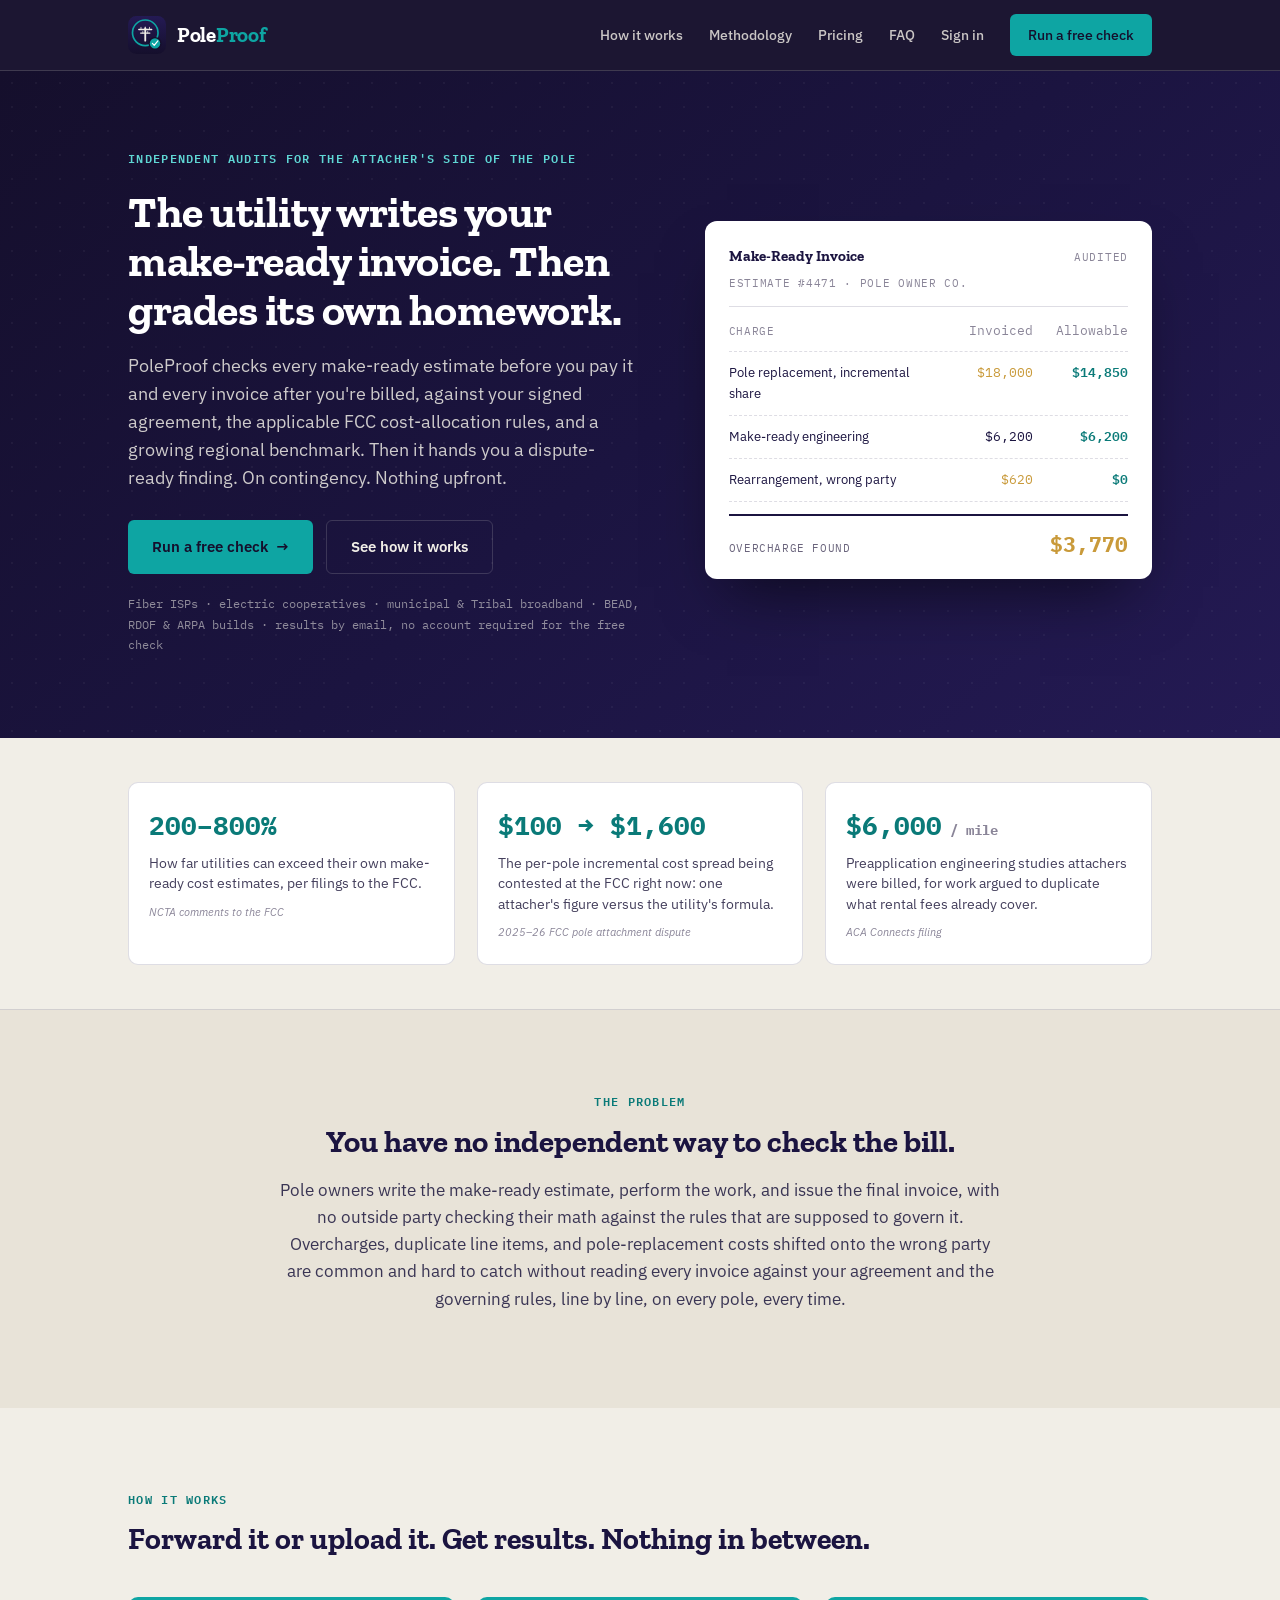
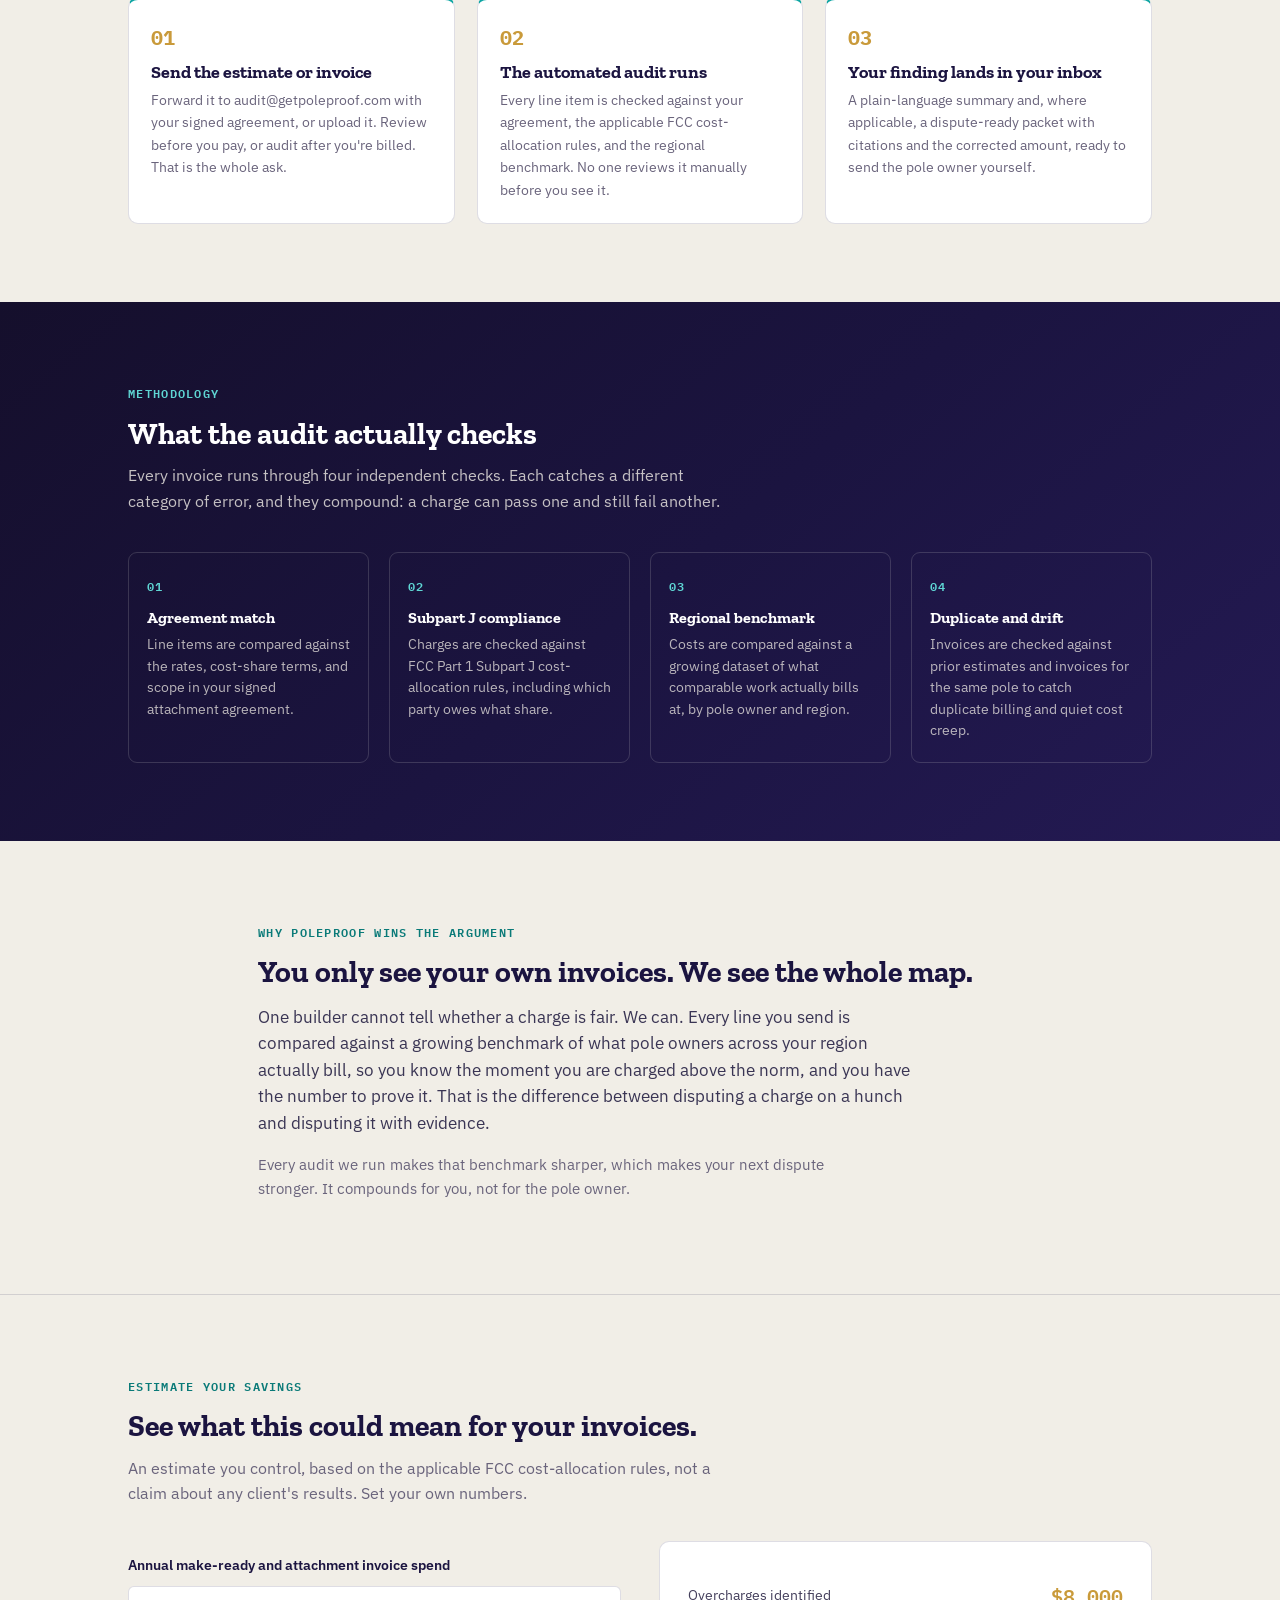
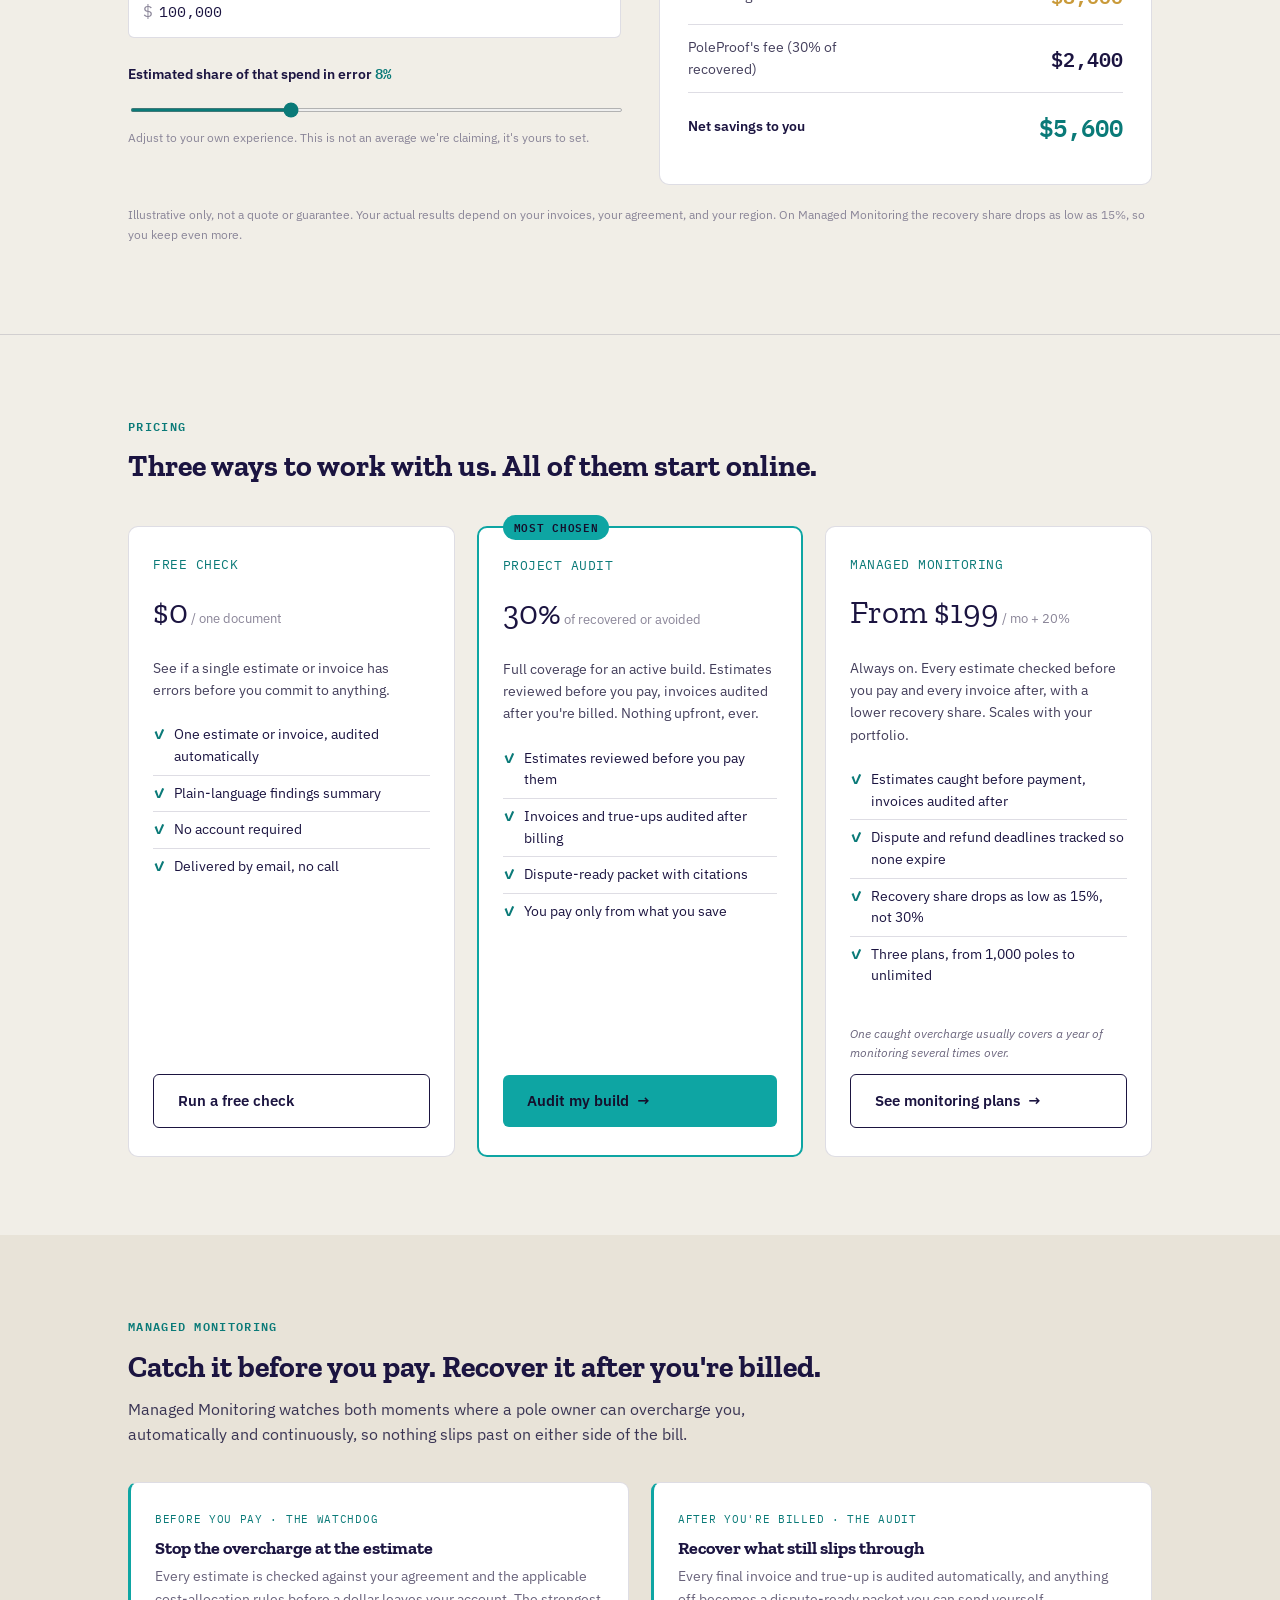
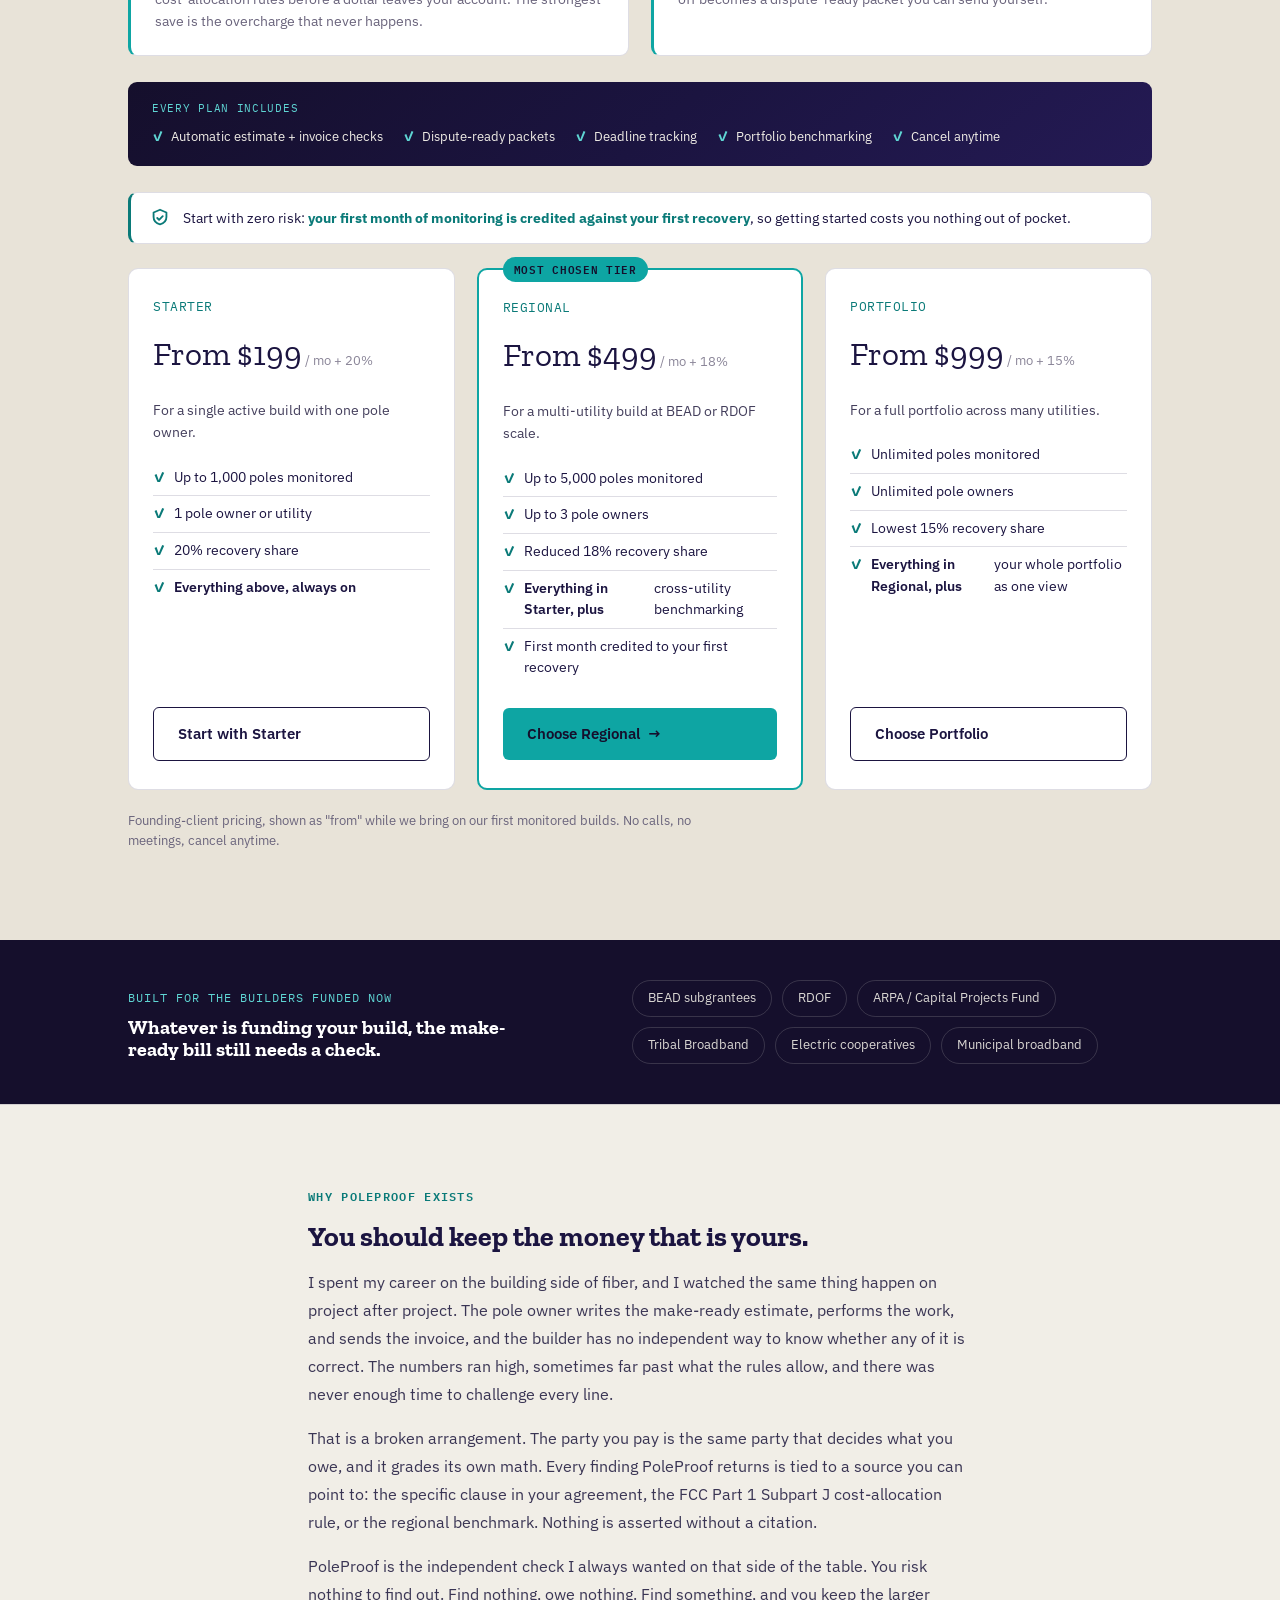
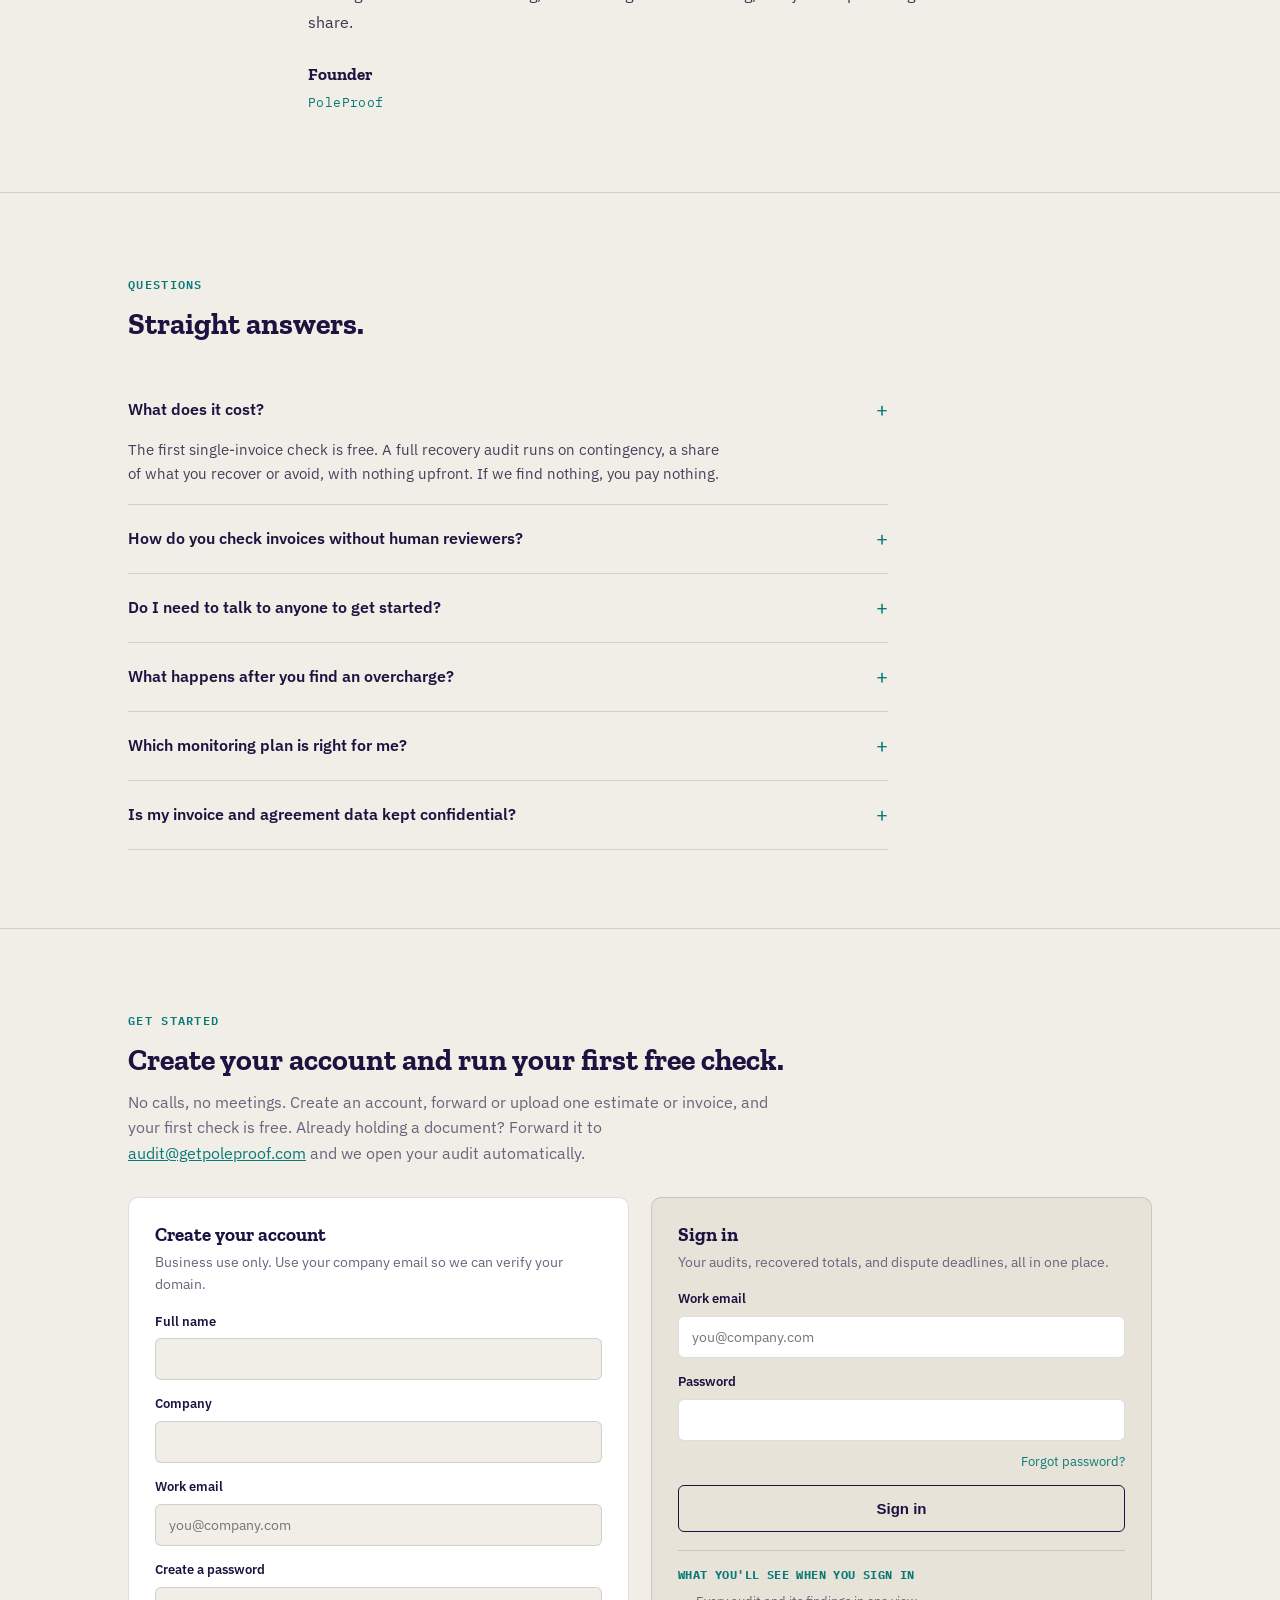
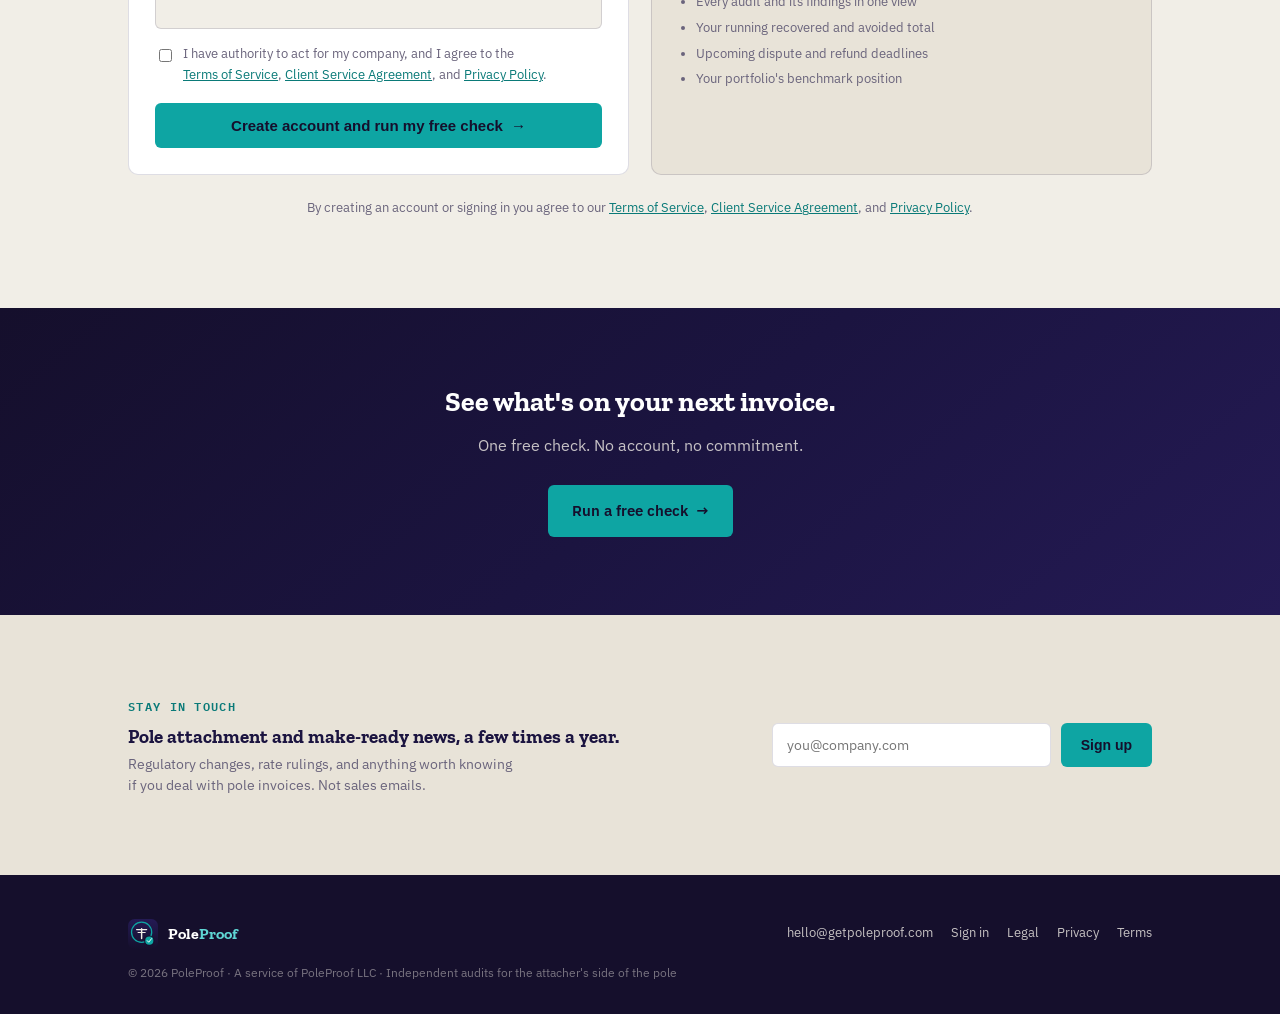
==== commit 12384214: "Homepage polish: fix sign-up consent wrapping (mobile + desktop); soften top-of-funnel Subpart J cop" ====
--- a/index.html
+++ b/index.html
@@ -251,8 +251,9 @@
 .field input{width:100%;padding:11px 13px;border:1px solid var(--line);border-radius:6px;font-family:var(--body);font-size:14px;background:var(--paper);color:var(--indigo);}
 .signin .field input{background:#fff;}
 .field input:focus-visible{outline:2px solid var(--teal);outline-offset:1px;}
-.consent{display:flex;gap:9px;align-items:flex-start;font-size:12.5px;color:var(--grey);margin:8px 0 16px;line-height:1.5;}
-.consent input{margin-top:2px;flex-shrink:0;}
+.consent{display:block;position:relative;padding-left:28px;font-size:12.5px;color:var(--grey);margin:10px 0 18px;line-height:1.7;}
+.consent input{position:absolute;left:0;top:3px;}
+.consent a{white-space:nowrap;}
 .consent a,.forgot,.acct-prev a,.legal-note a{color:var(--teal-d);}
 .acard .btn{width:100%;justify-content:center;}
 .signin-row{display:flex;justify-content:flex-end;margin:-4px 0 14px;}
@@ -306,7 +307,7 @@
     <div>
       <span class="eyebrow" style="color:var(--teal-light);">Independent audits for the attacher's side of the pole</span>
       <h1>The utility writes your make-ready invoice. Then grades its own homework.</h1>
-      <p class="lede">PoleProof checks every make-ready estimate before you pay it and every invoice after you're billed, against your signed agreement, FCC Part 1 Subpart J rules, and a growing regional benchmark. Then it hands you a dispute-ready finding. On contingency. Nothing upfront.</p>
+      <p class="lede">PoleProof checks every make-ready estimate before you pay it and every invoice after you're billed, against your signed agreement, the applicable FCC cost-allocation rules, and a growing regional benchmark. Then it hands you a dispute-ready finding. On contingency. Nothing upfront.</p>
       <div class="hero-ctas">
         <a class="btn btn-primary" href="#check">Run a free check <span class="arrow">&rarr;</span></a>
         <a class="btn btn-ghost" href="#how">See how it works</a>
@@ -339,7 +340,7 @@
   <div class="wrap">
     <span class="eyebrow">The problem</span>
     <h2 style="margin-top:12px;">You have no independent way to check the bill.</h2>
-    <p>Pole owners write the make-ready estimate, perform the work, and issue the final invoice, with no outside party checking their math against the rules that are supposed to govern it. Overcharges, duplicate line items, and pole-replacement costs shifted onto the wrong party are common and hard to catch without reading every invoice against your agreement and Subpart J, line by line, on every pole, every time.</p>
+    <p>Pole owners write the make-ready estimate, perform the work, and issue the final invoice, with no outside party checking their math against the rules that are supposed to govern it. Overcharges, duplicate line items, and pole-replacement costs shifted onto the wrong party are common and hard to catch without reading every invoice against your agreement and the governing rules, line by line, on every pole, every time.</p>
   </div>
 </section>
 
@@ -349,7 +350,7 @@
     <h2 class="reveal" style="margin-top:12px;font-size:30px;">Forward it or upload it. Get results. Nothing in between.</h2>
     <div class="steps">
       <div class="step reveal"><div class="n">01</div><h3>Send the estimate or invoice</h3><p>Forward it to audit@getpoleproof.com with your signed agreement, or upload it. Review before you pay, or audit after you're billed. That is the whole ask.</p></div>
-      <div class="step reveal"><div class="n">02</div><h3>The automated audit runs</h3><p>Every line item is checked against your agreement, FCC Part 1 Subpart J cost-allocation rules, and the regional benchmark. No one reviews it manually before you see it.</p></div>
+      <div class="step reveal"><div class="n">02</div><h3>The automated audit runs</h3><p>Every line item is checked against your agreement, the applicable FCC cost-allocation rules, and the regional benchmark. No one reviews it manually before you see it.</p></div>
       <div class="step reveal"><div class="n">03</div><h3>Your finding lands in your inbox</h3><p>A plain-language summary and, where applicable, a dispute-ready packet with citations and the corrected amount, ready to send the pole owner yourself.</p></div>
     </div>
   </div>
@@ -382,7 +383,7 @@
   <div class="wrap">
     <span class="eyebrow reveal">Estimate your savings</span>
     <h2 class="reveal" style="margin-top:12px;font-size:30px;">See what this could mean for your invoices.</h2>
-    <p class="reveal" style="color:var(--grey);max-width:62ch;margin-top:12px;">An estimate you control, based on FCC Part 1 Subpart J cost-allocation rules, not a claim about any client's results. Set your own numbers.</p>
+    <p class="reveal" style="color:var(--grey);max-width:62ch;margin-top:12px;">An estimate you control, based on the applicable FCC cost-allocation rules, not a claim about any client's results. Set your own numbers.</p>
     <div class="calc-grid reveal">
       <div>
         <div class="calc-field">
@@ -457,7 +458,7 @@
     <h2 class="reveal" style="margin-top:12px;font-size:30px;">Catch it before you pay. Recover it after you're billed.</h2>
     <p class="lede reveal">Managed Monitoring watches both moments where a pole owner can overcharge you, automatically and continuously, so nothing slips past on either side of the bill.</p>
     <div class="moments">
-      <div class="moment reveal"><span class="mtag">Before you pay &middot; the watchdog</span><h3>Stop the overcharge at the estimate</h3><p>Every estimate is checked against your agreement and Subpart J before a dollar leaves your account. The strongest save is the overcharge that never happens.</p></div>
+      <div class="moment reveal"><span class="mtag">Before you pay &middot; the watchdog</span><h3>Stop the overcharge at the estimate</h3><p>Every estimate is checked against your agreement and the applicable cost-allocation rules before a dollar leaves your account. The strongest save is the overcharge that never happens.</p></div>
       <div class="moment reveal"><span class="mtag">After you're billed &middot; the audit</span><h3>Recover what still slips through</h3><p>Every final invoice and true-up is audited automatically, and anything off becomes a dispute-ready packet you can send yourself.</p></div>
     </div>
     <div class="incl reveal">
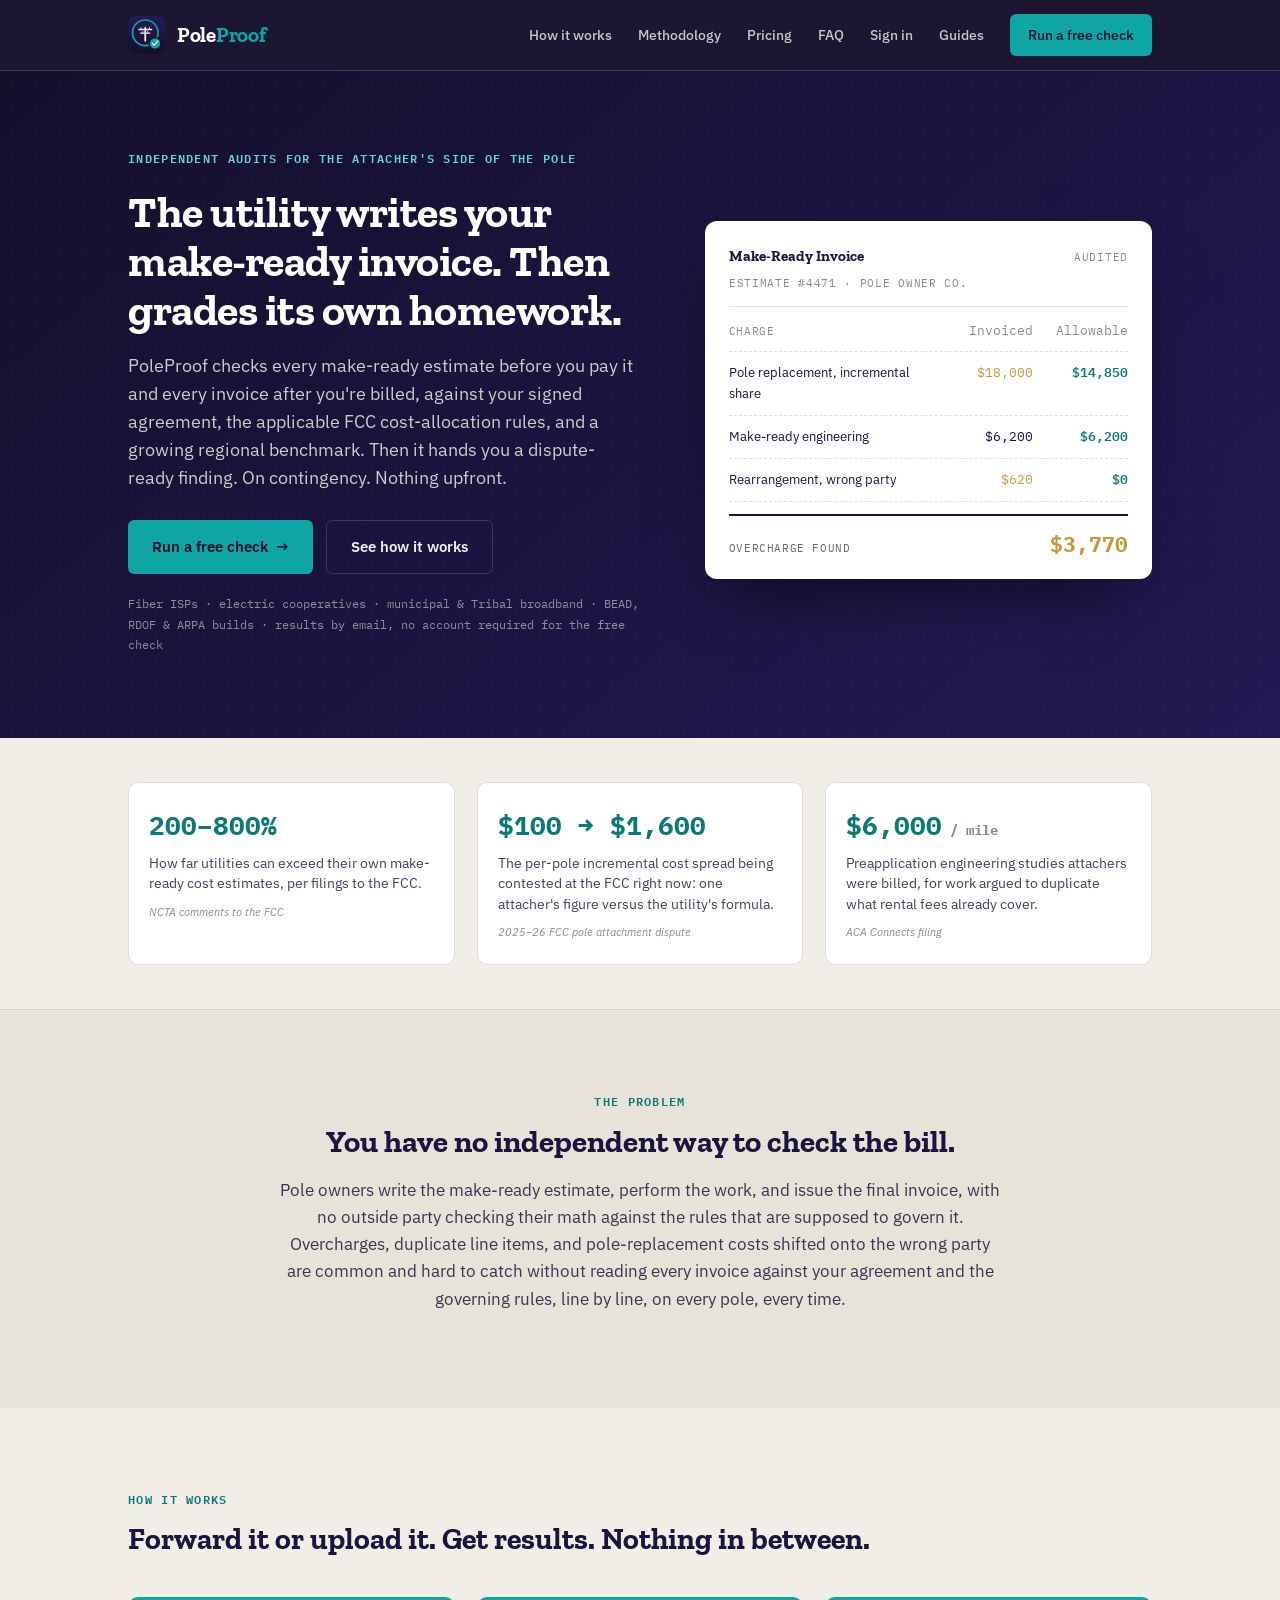
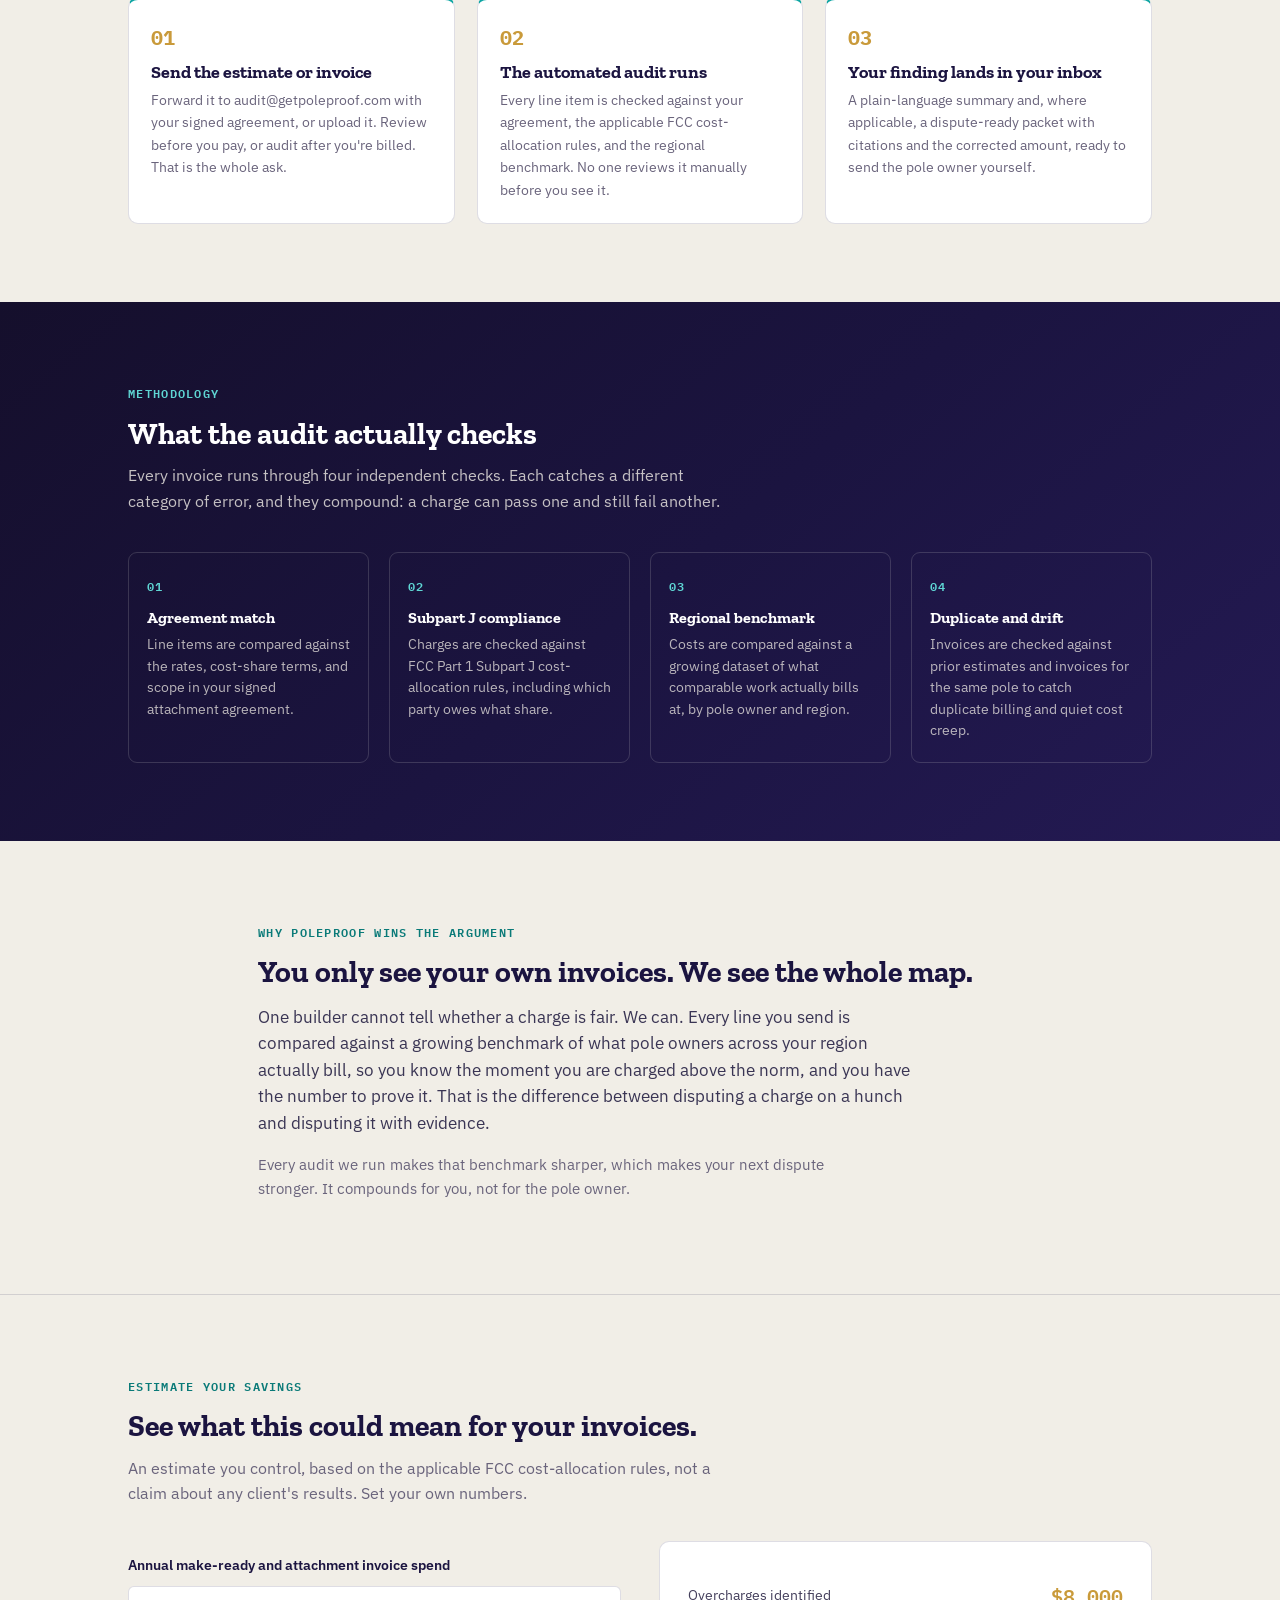
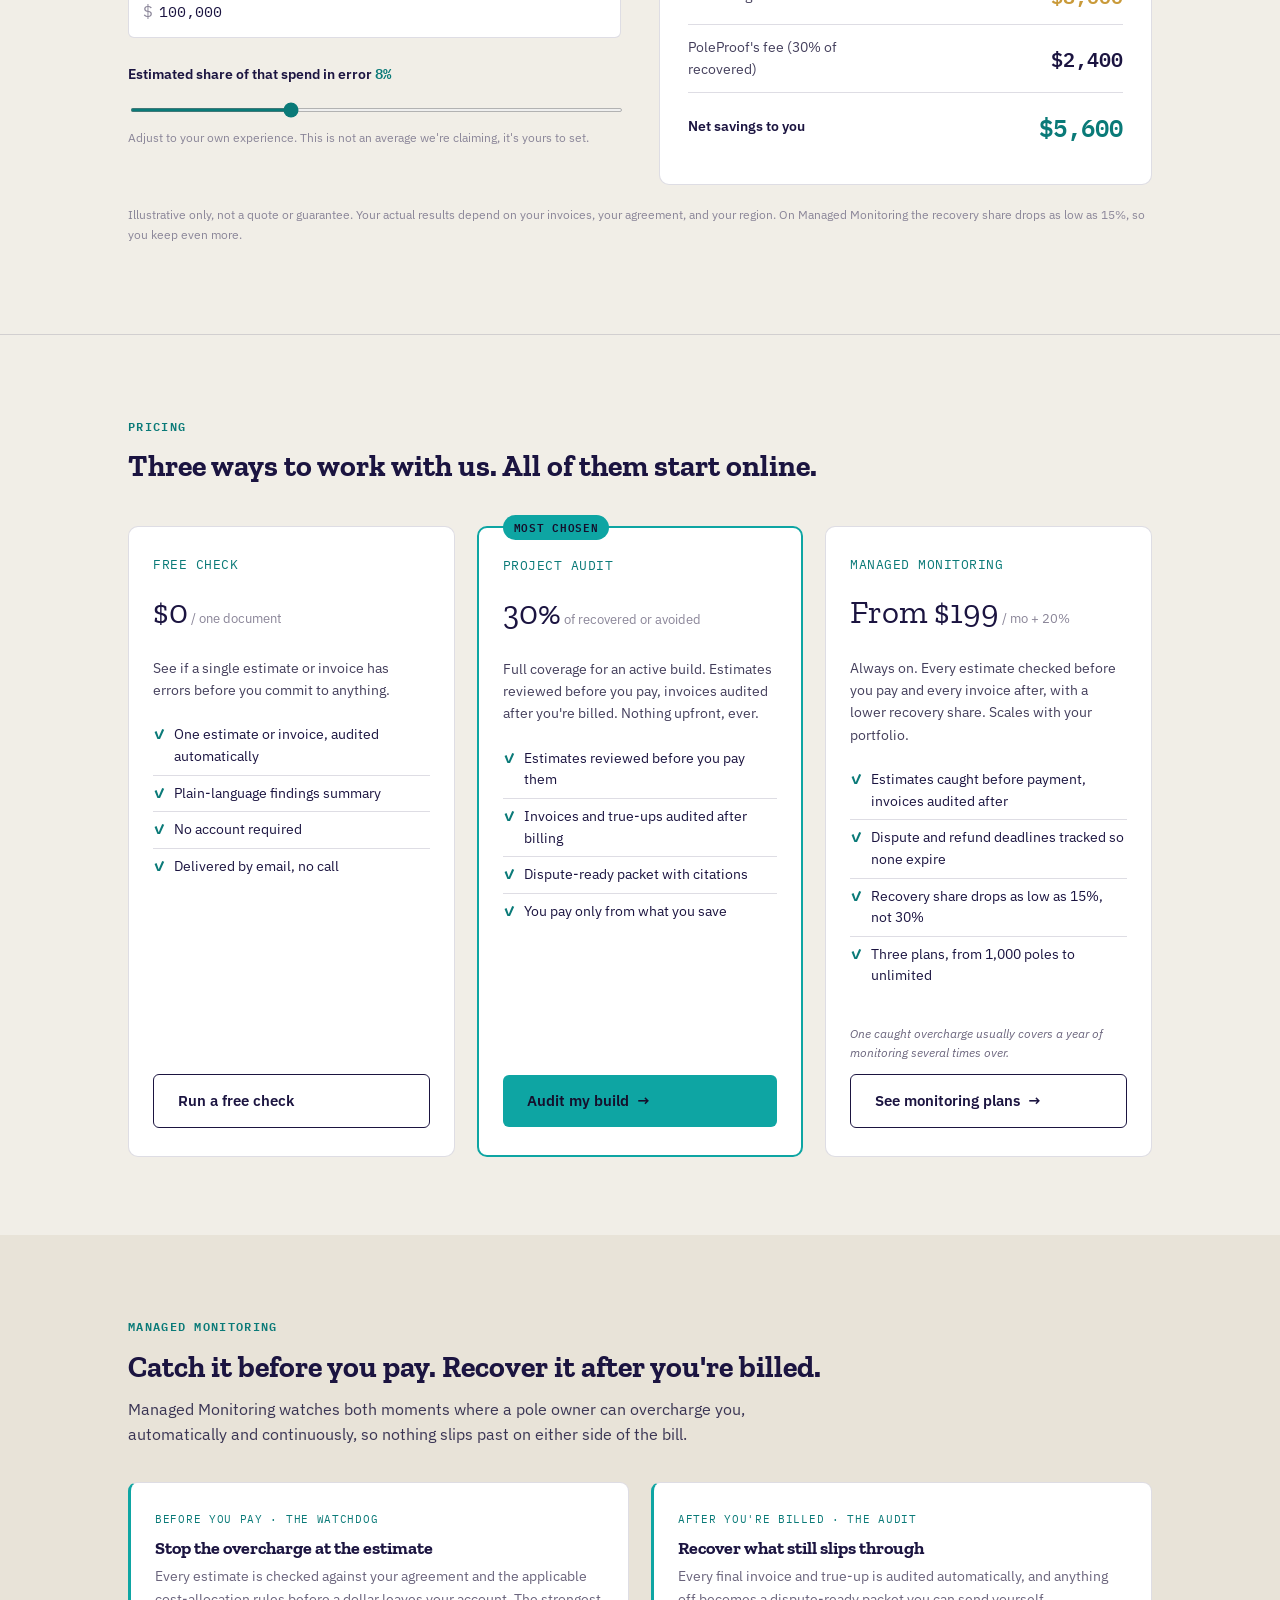
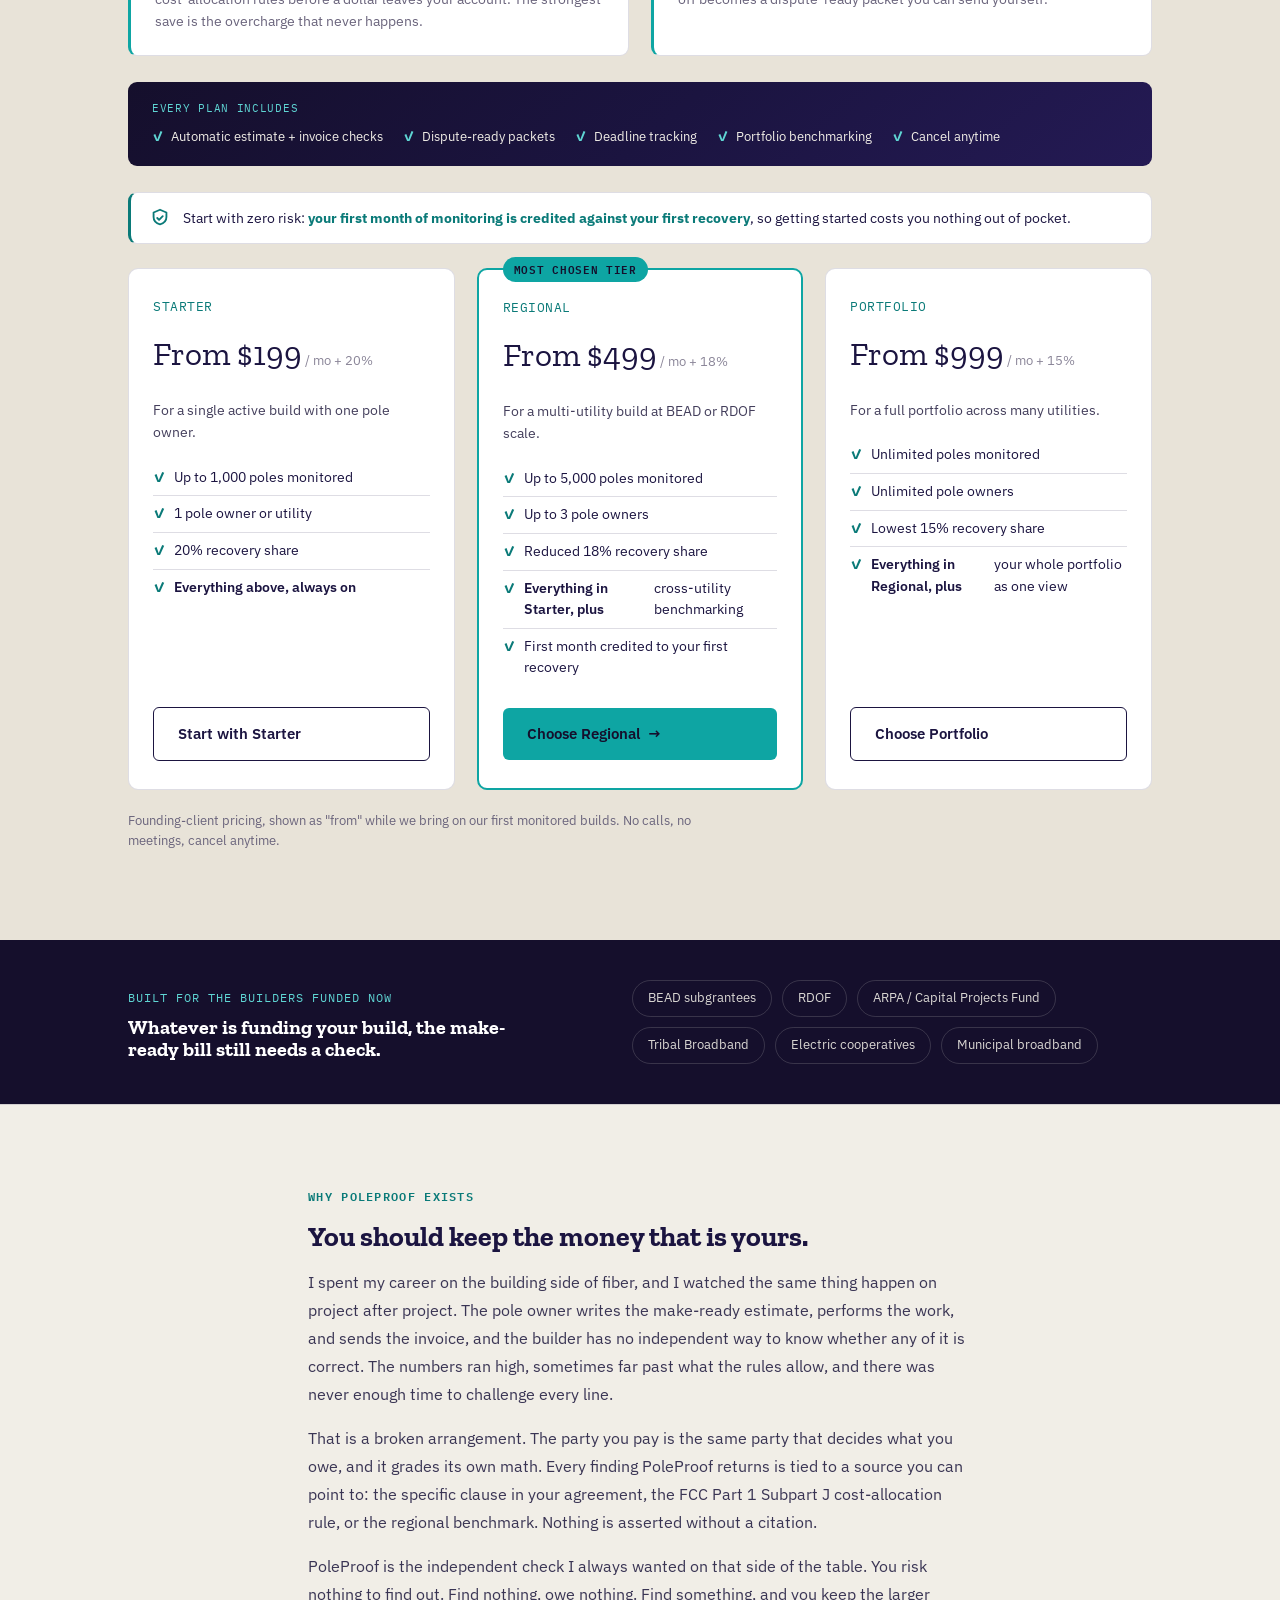
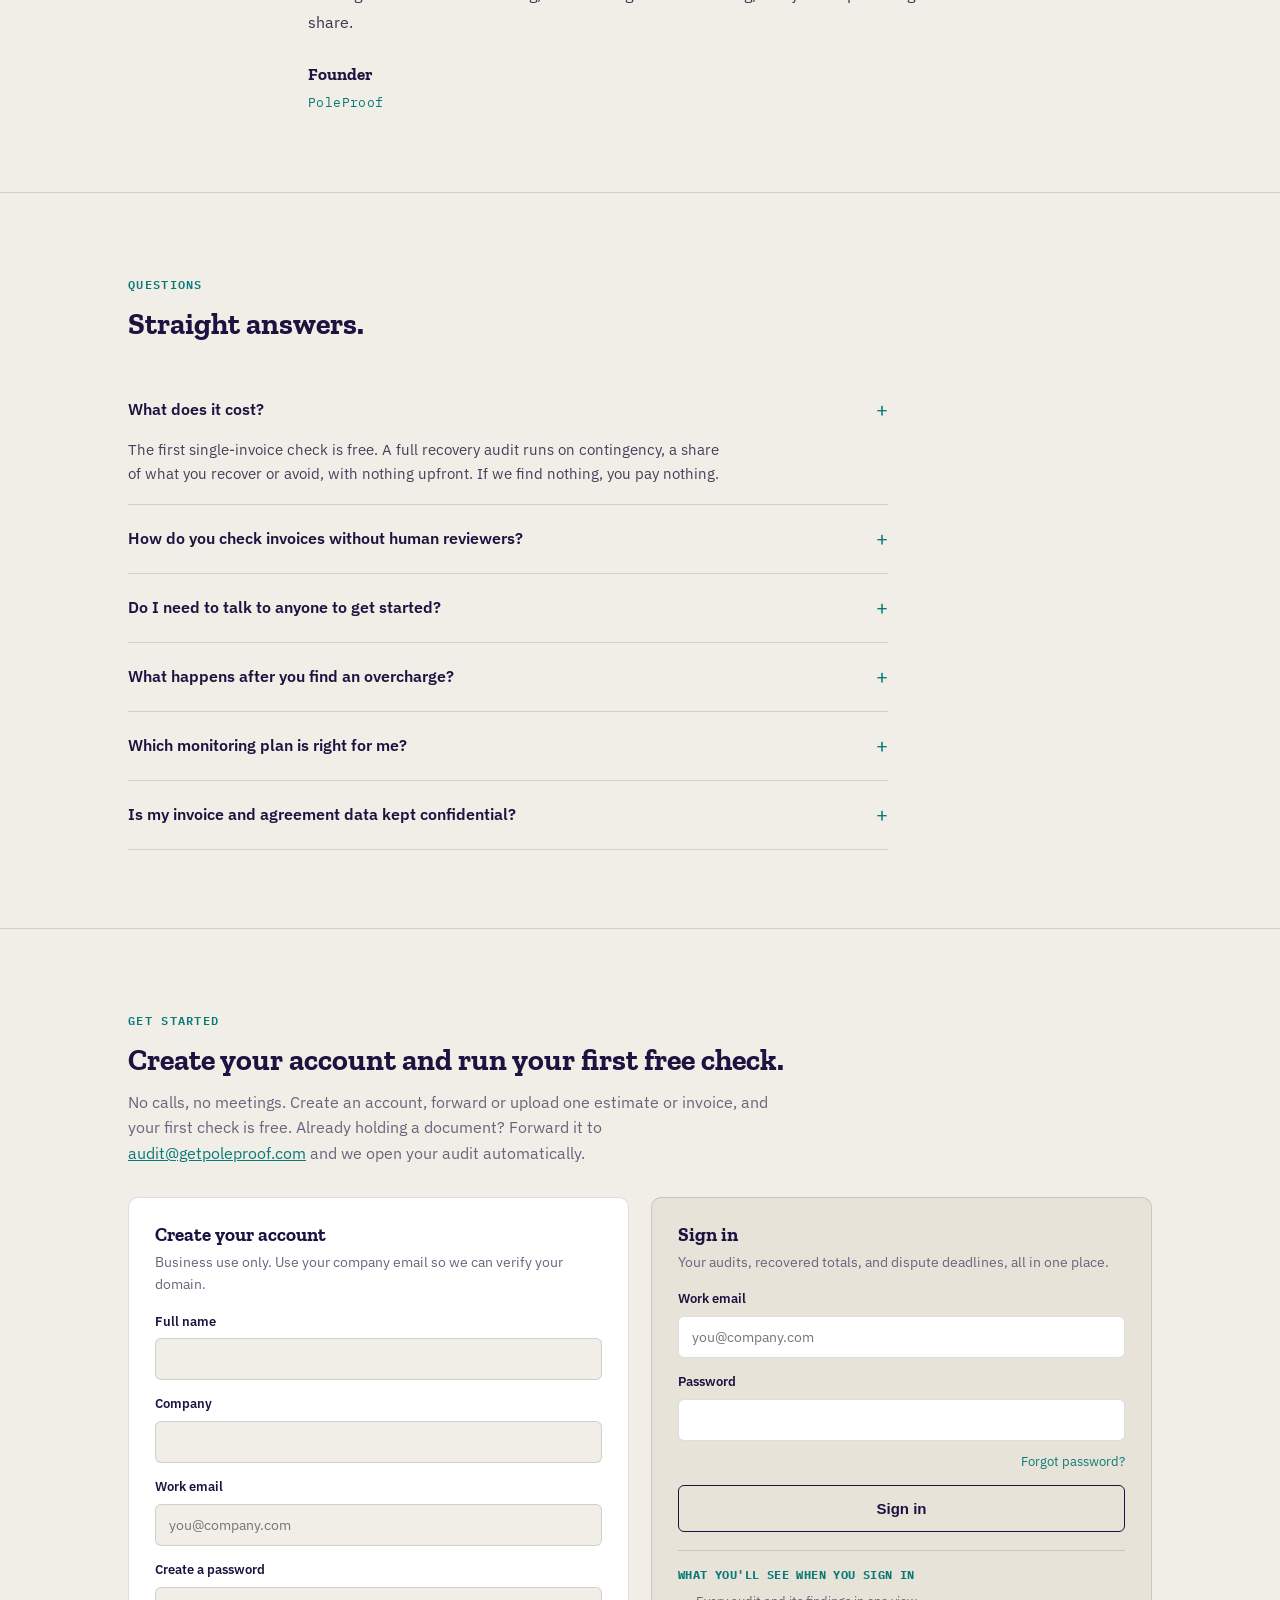
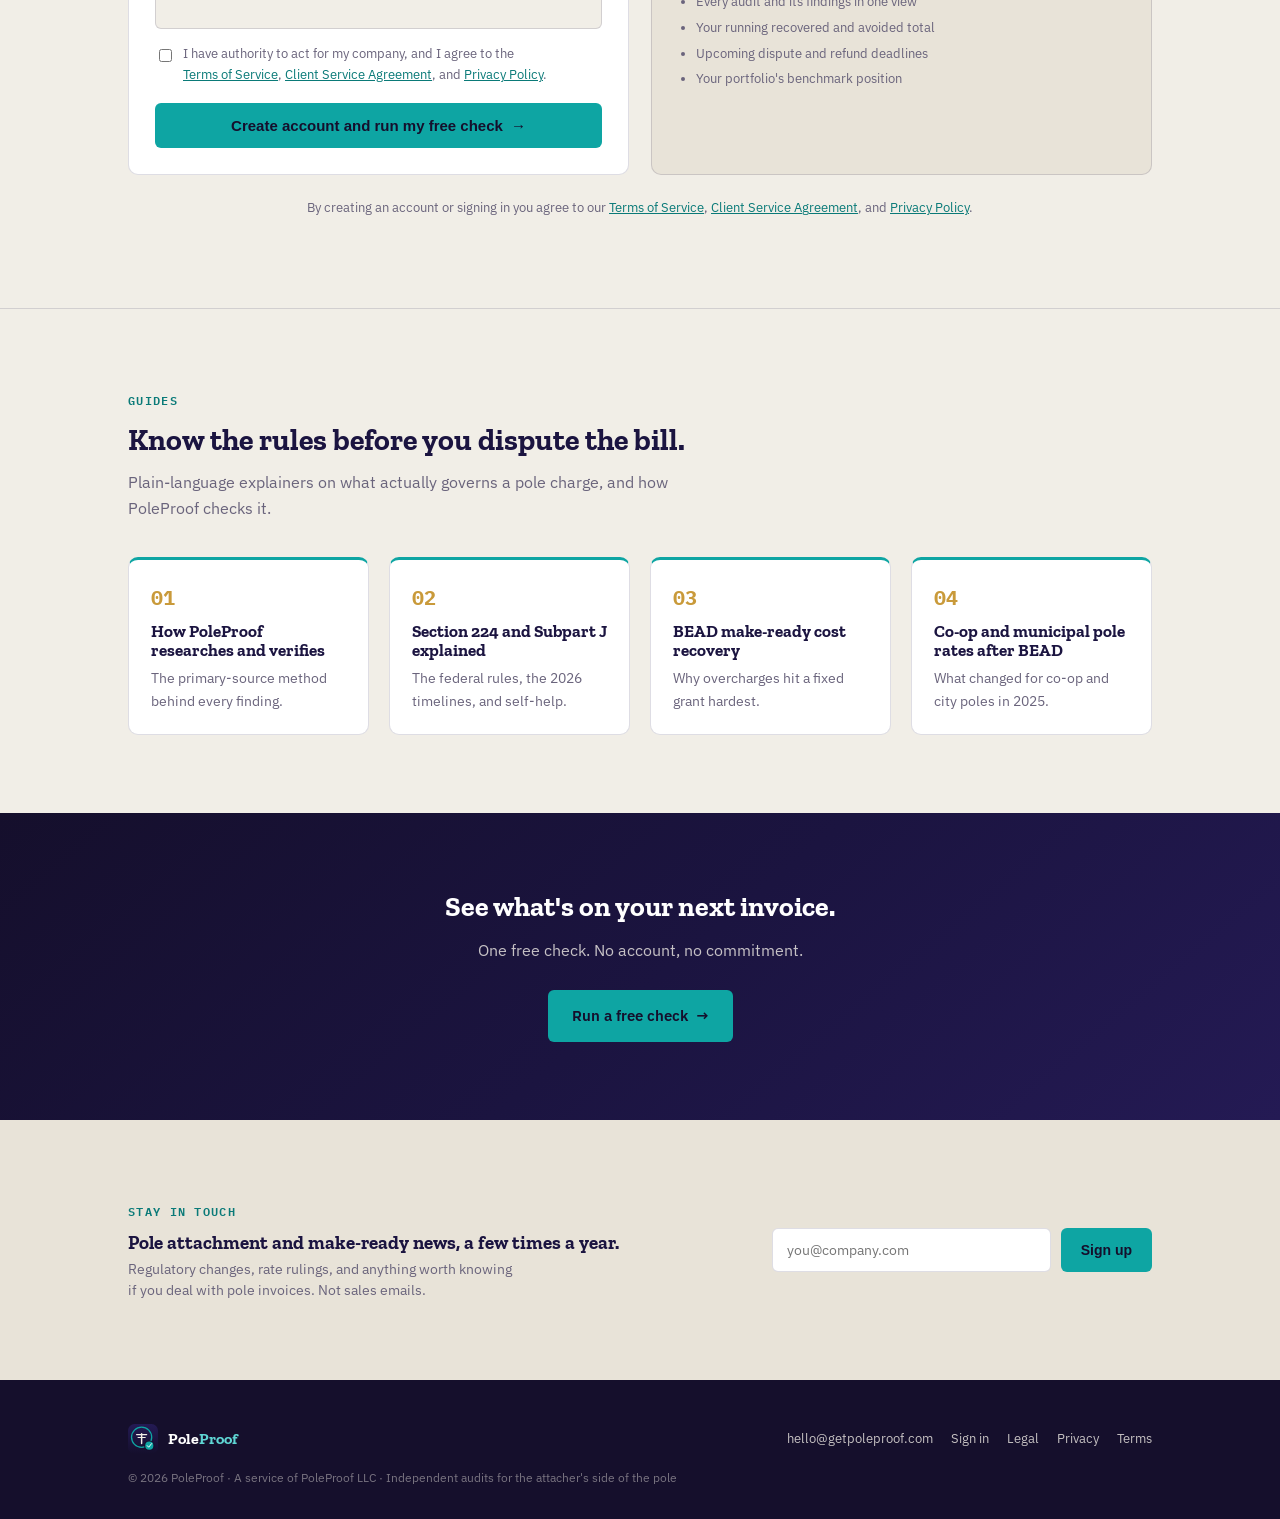
==== commit 753a9f02: "Wire homepage Guides nav + section and add guides to llms.txt - Add a homepage Guides nav link and a" ====
--- a/index.html
+++ b/index.html
@@ -297,6 +297,7 @@
       <a href="#pricing">Pricing</a>
       <a href="#faq">FAQ</a>
       <a href="#login">Sign in</a>
+      <a href="#guides">Guides</a>
       <a class="nav-cta" href="#check">Run a free check</a>
     </div>
   </div>
@@ -576,6 +577,20 @@
   </div>
 </section>
 
+<section id="guides" class="rule-top">
+  <div class="wrap">
+    <span class="eyebrow">Guides</span>
+    <h2 style="margin-top:12px;font-size:30px;">Know the rules before you dispute the bill.</h2>
+    <p style="color:var(--grey);max-width:60ch;margin-top:12px;">Plain-language explainers on what actually governs a pole charge, and how PoleProof checks it.</p>
+    <div style="display:grid;grid-template-columns:repeat(auto-fit,minmax(232px,1fr));gap:20px;margin-top:36px;">
+      <a class="step" style="text-decoration:none;color:inherit;display:block;" href="how-poleproof-researches-and-verifies.html"><div class="n">01</div><h3 style="font-size:17px;margin:8px 0 7px;">How PoleProof researches and verifies</h3><p style="font-size:14px;color:var(--grey);margin:0;">The primary-source method behind every finding.</p></a>
+      <a class="step" style="text-decoration:none;color:inherit;display:block;" href="section-224-subpart-j-explained.html"><div class="n">02</div><h3 style="font-size:17px;margin:8px 0 7px;">Section 224 and Subpart J explained</h3><p style="font-size:14px;color:var(--grey);margin:0;">The federal rules, the 2026 timelines, and self-help.</p></a>
+      <a class="step" style="text-decoration:none;color:inherit;display:block;" href="bead-make-ready-cost-recovery.html"><div class="n">03</div><h3 style="font-size:17px;margin:8px 0 7px;">BEAD make-ready cost recovery</h3><p style="font-size:14px;color:var(--grey);margin:0;">Why overcharges hit a fixed grant hardest.</p></a>
+      <a class="step" style="text-decoration:none;color:inherit;display:block;" href="cooperative-municipal-pole-rates-after-bead.html"><div class="n">04</div><h3 style="font-size:17px;margin:8px 0 7px;">Co-op and municipal pole rates after BEAD</h3><p style="font-size:14px;color:var(--grey);margin:0;">What changed for co-op and city poles in 2025.</p></a>
+    </div>
+  </div>
+</section>
+
 <section class="ctaband">
   <div class="wrap">
     <h2>See what's on your next invoice.</h2>
